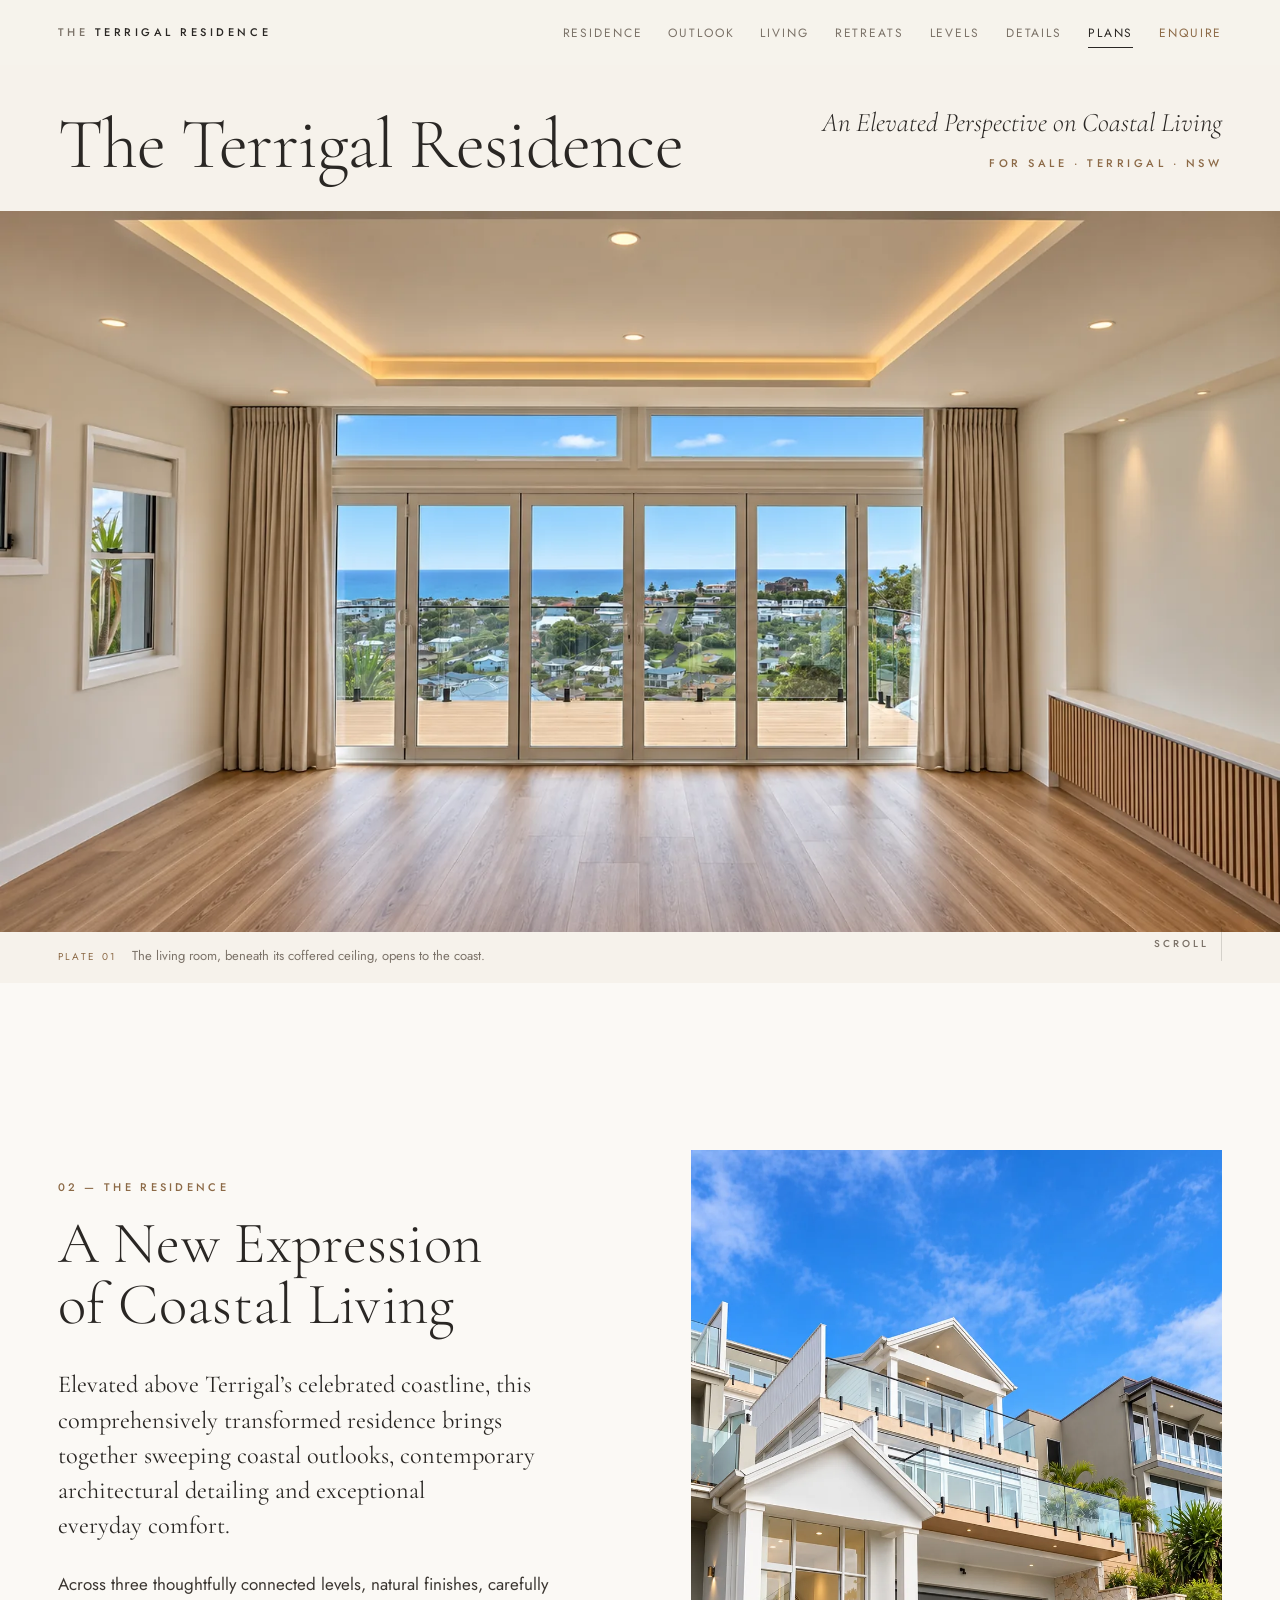
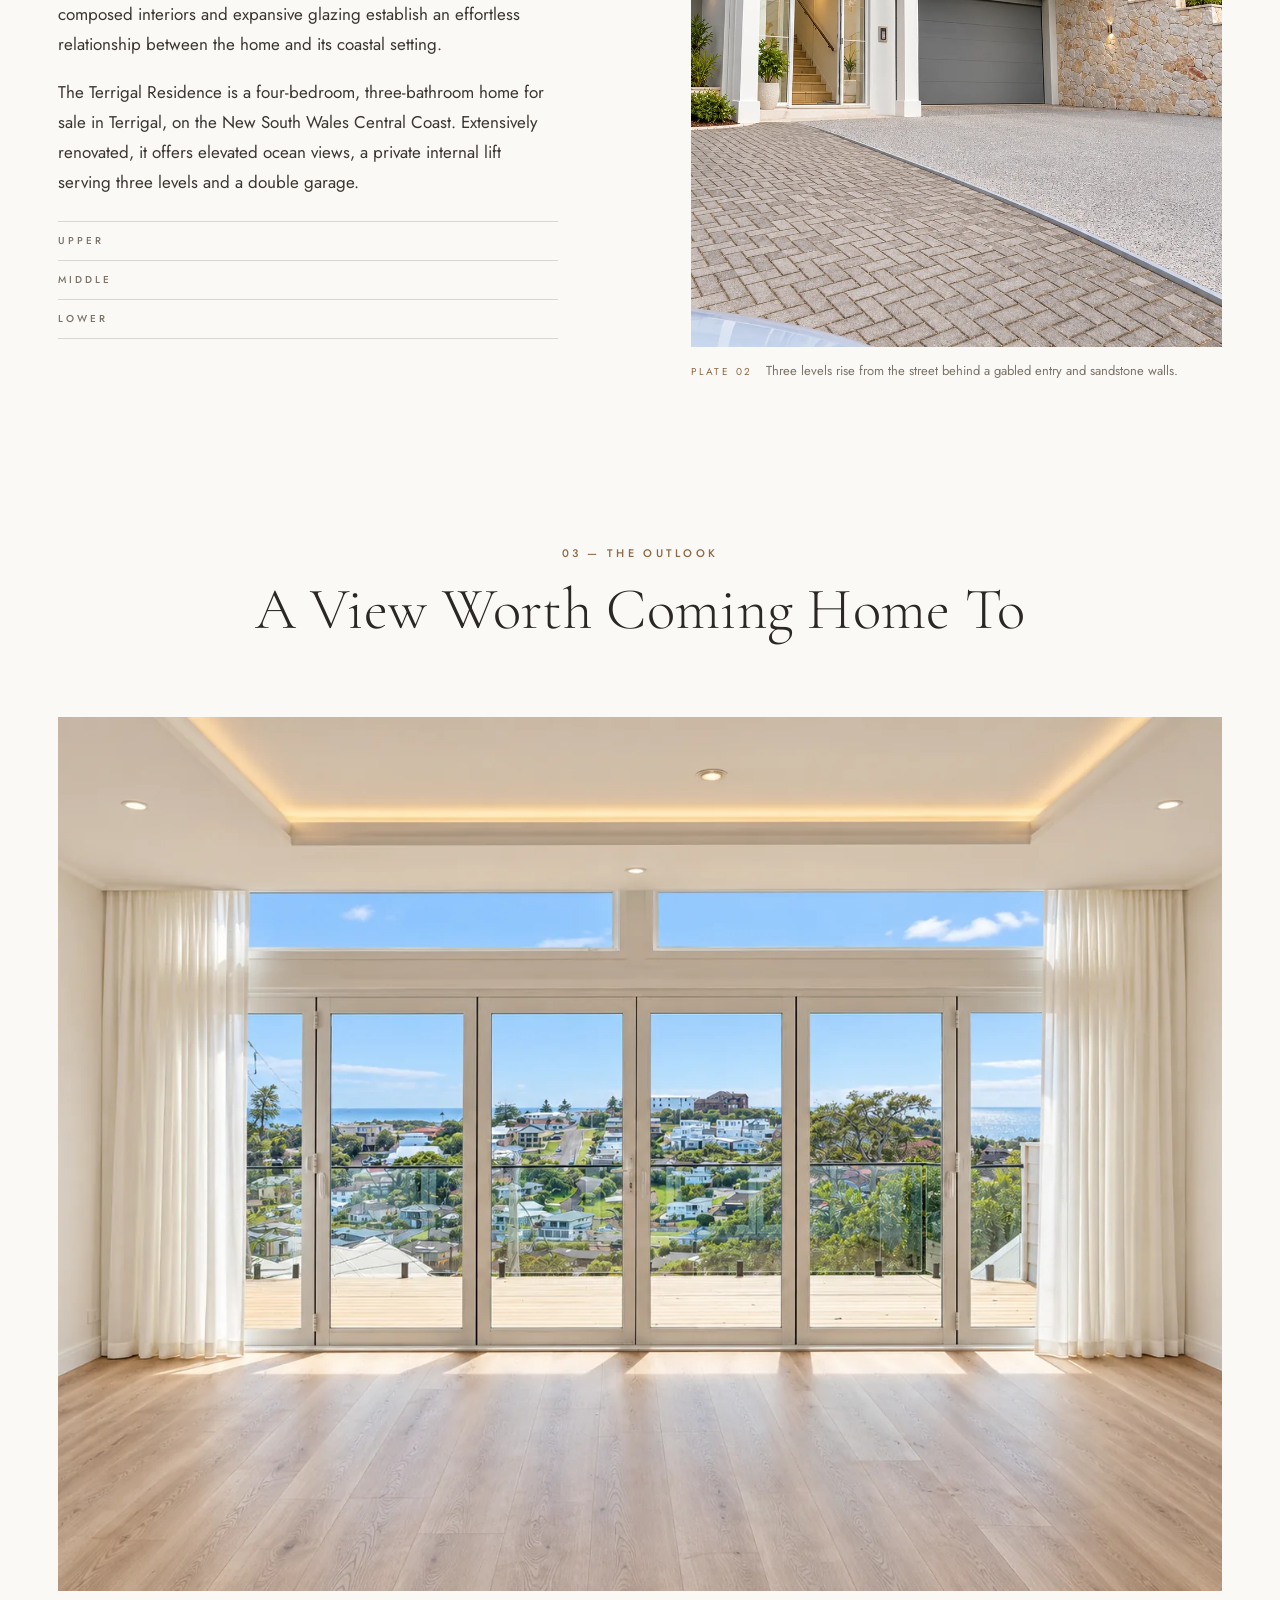
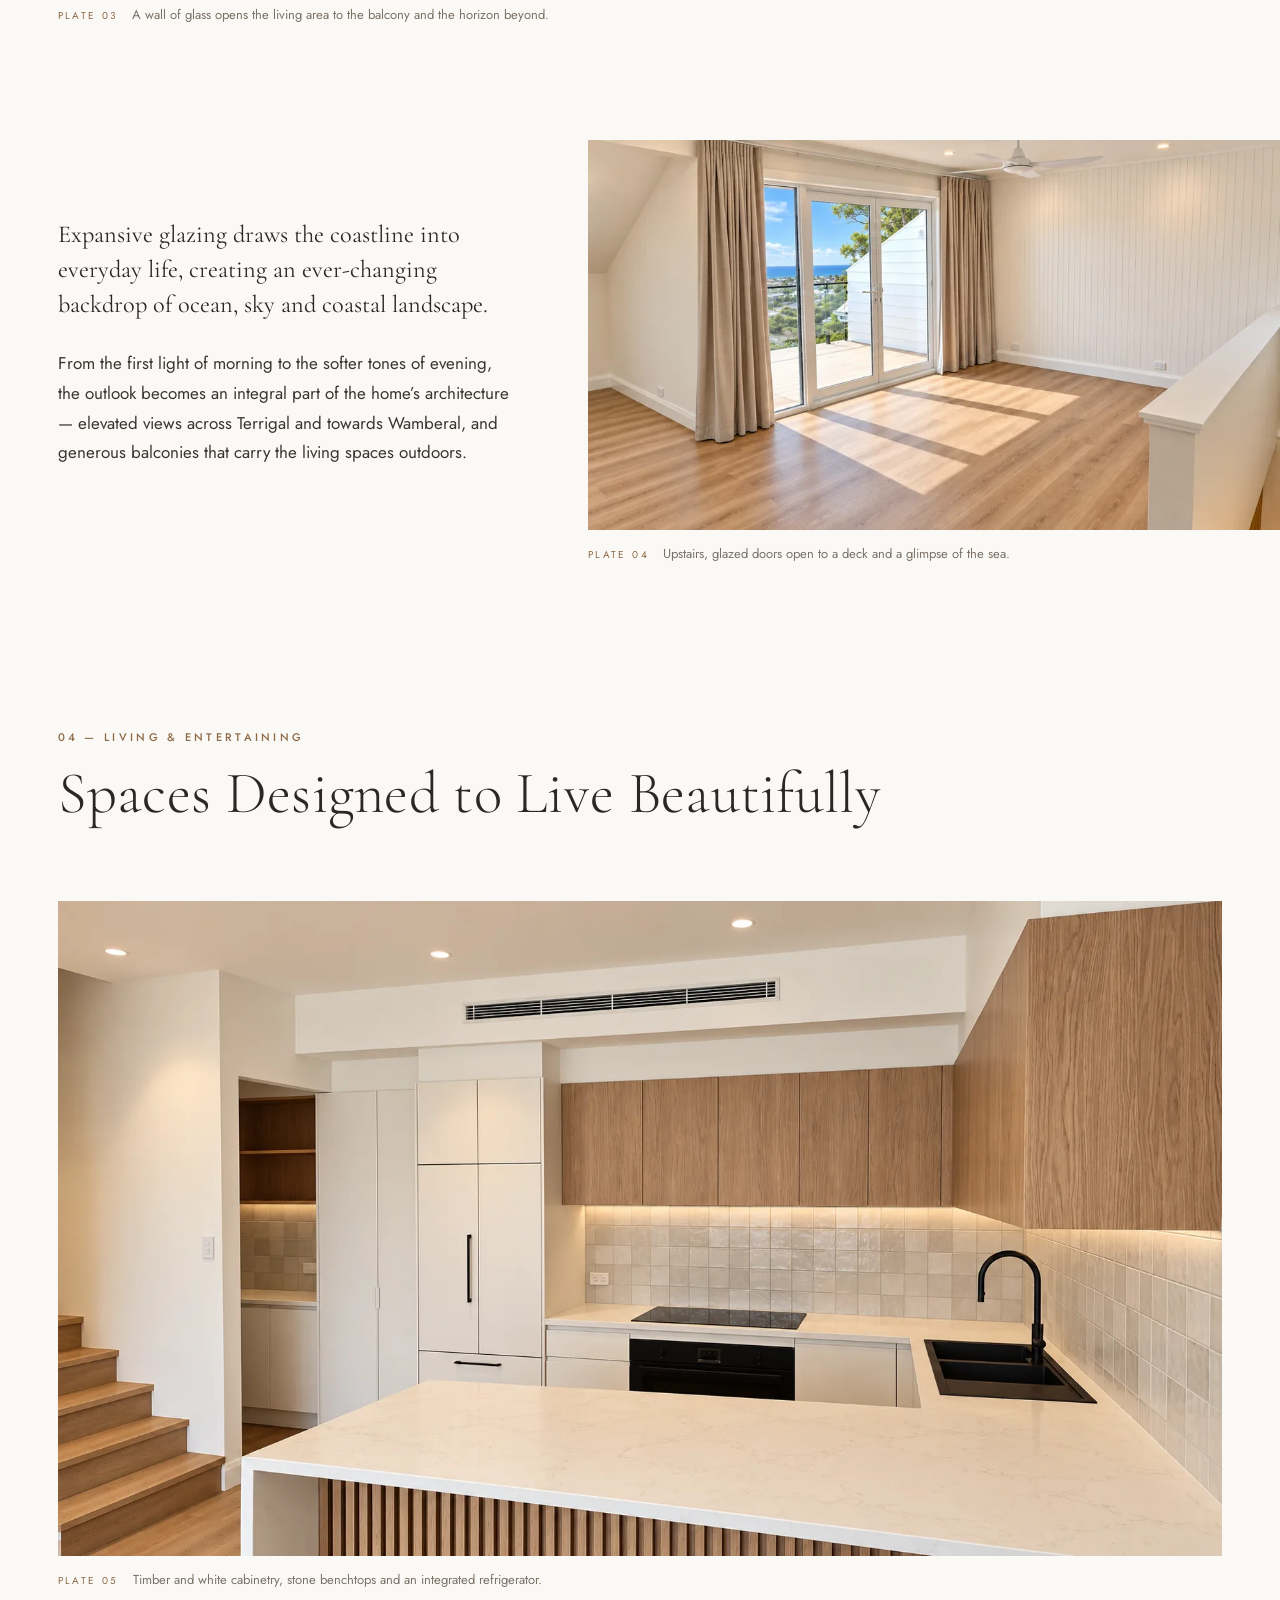
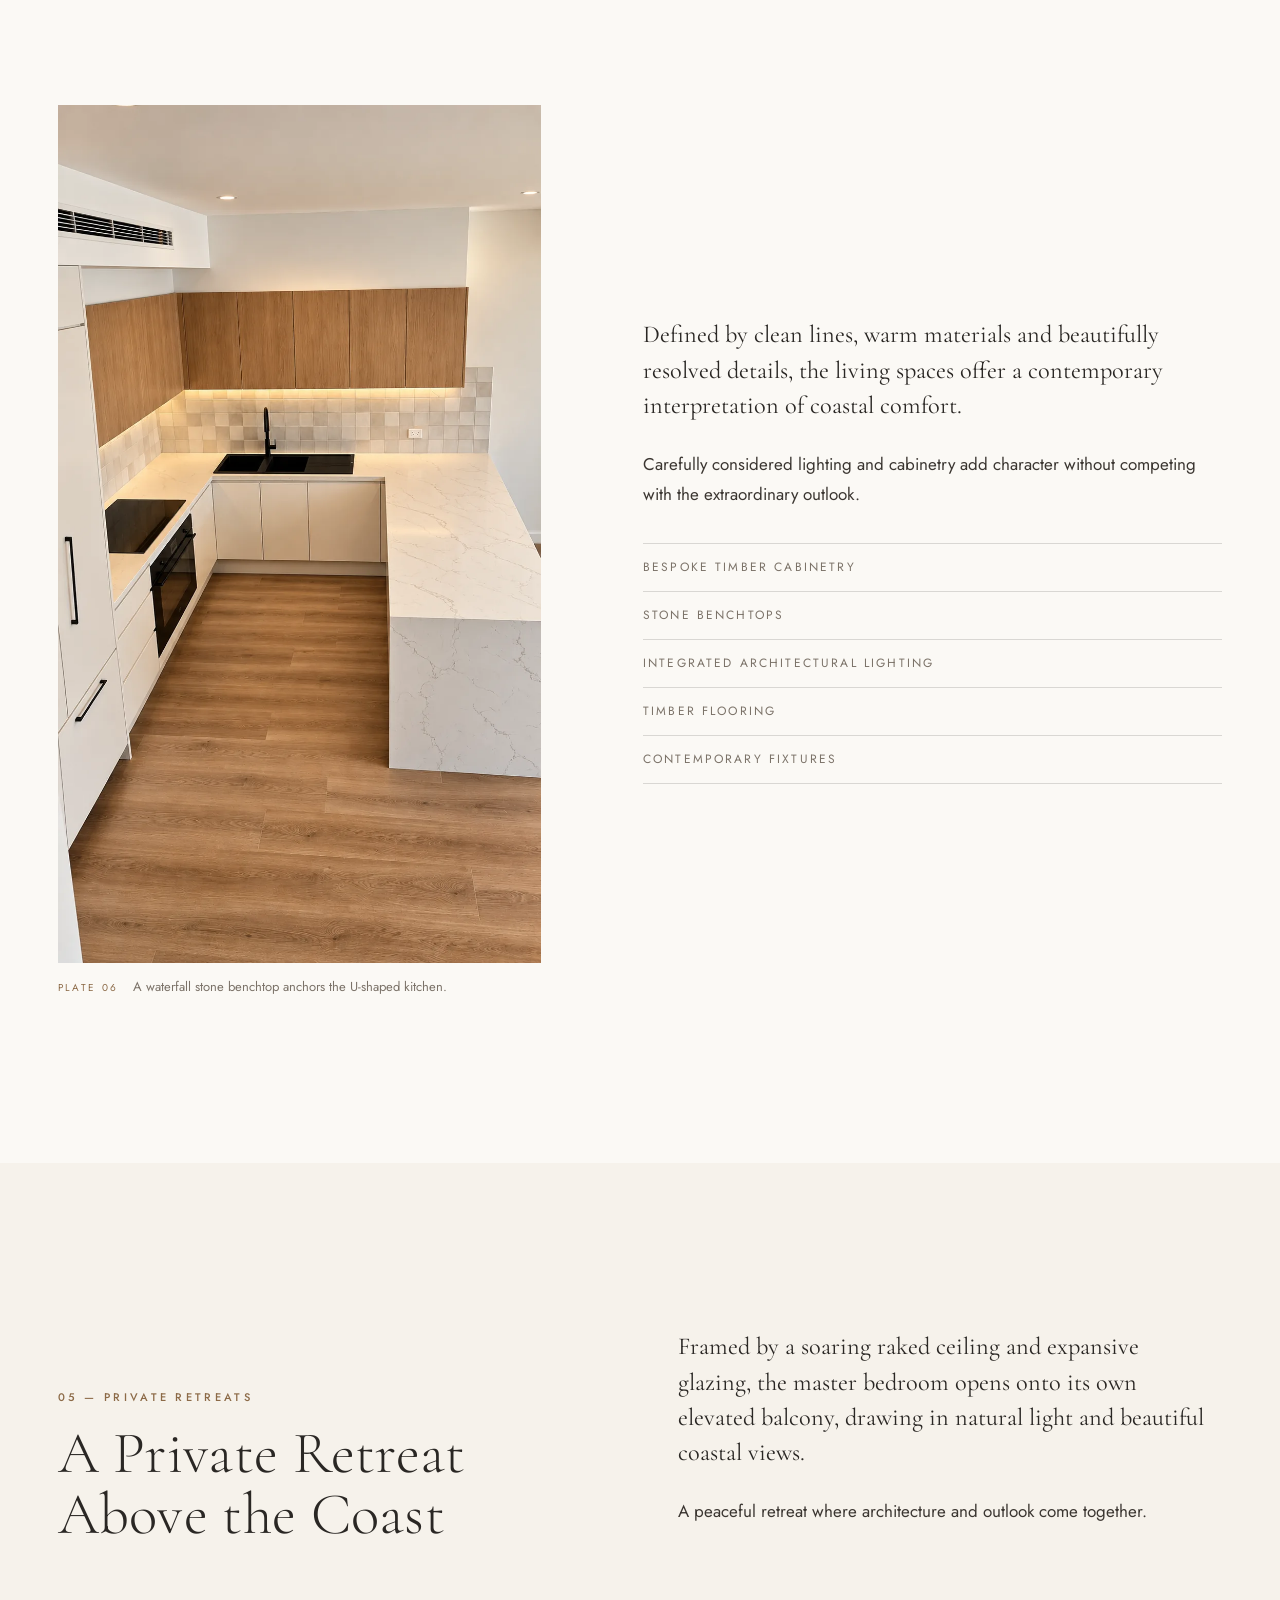
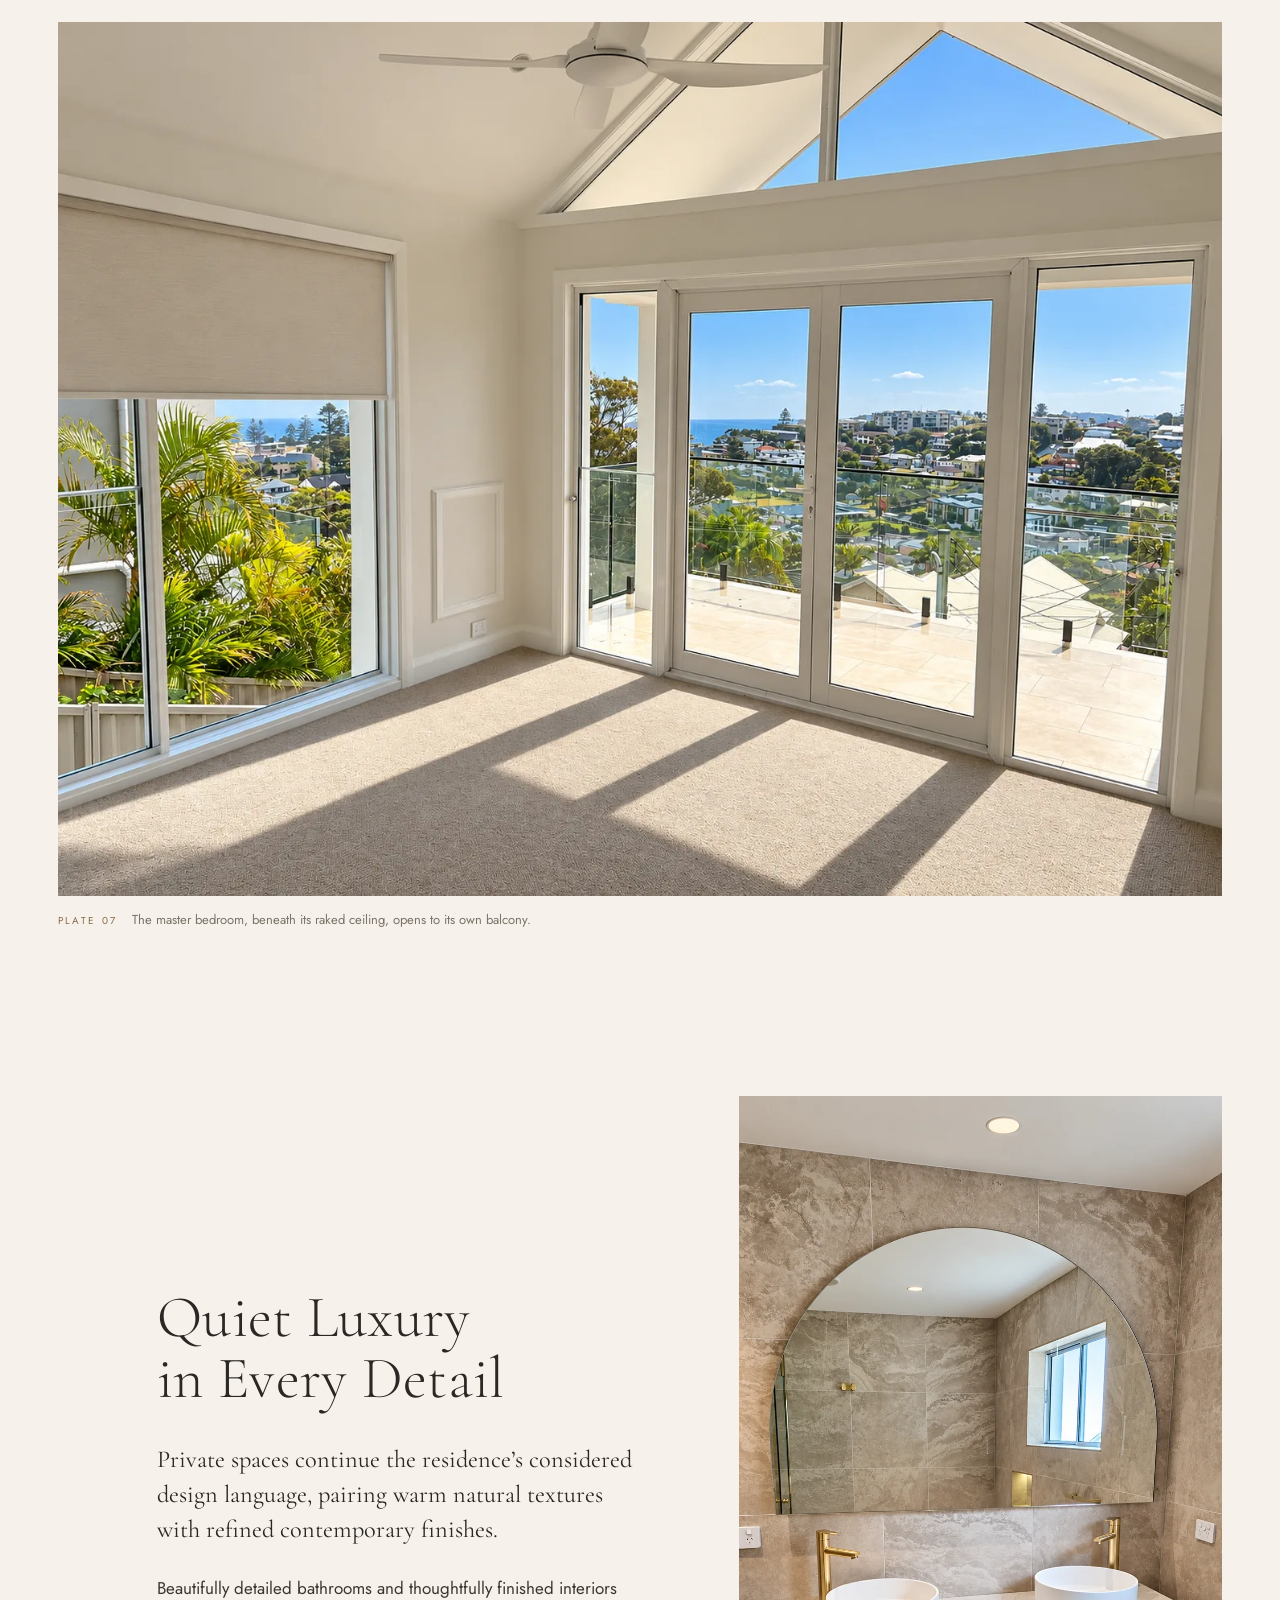
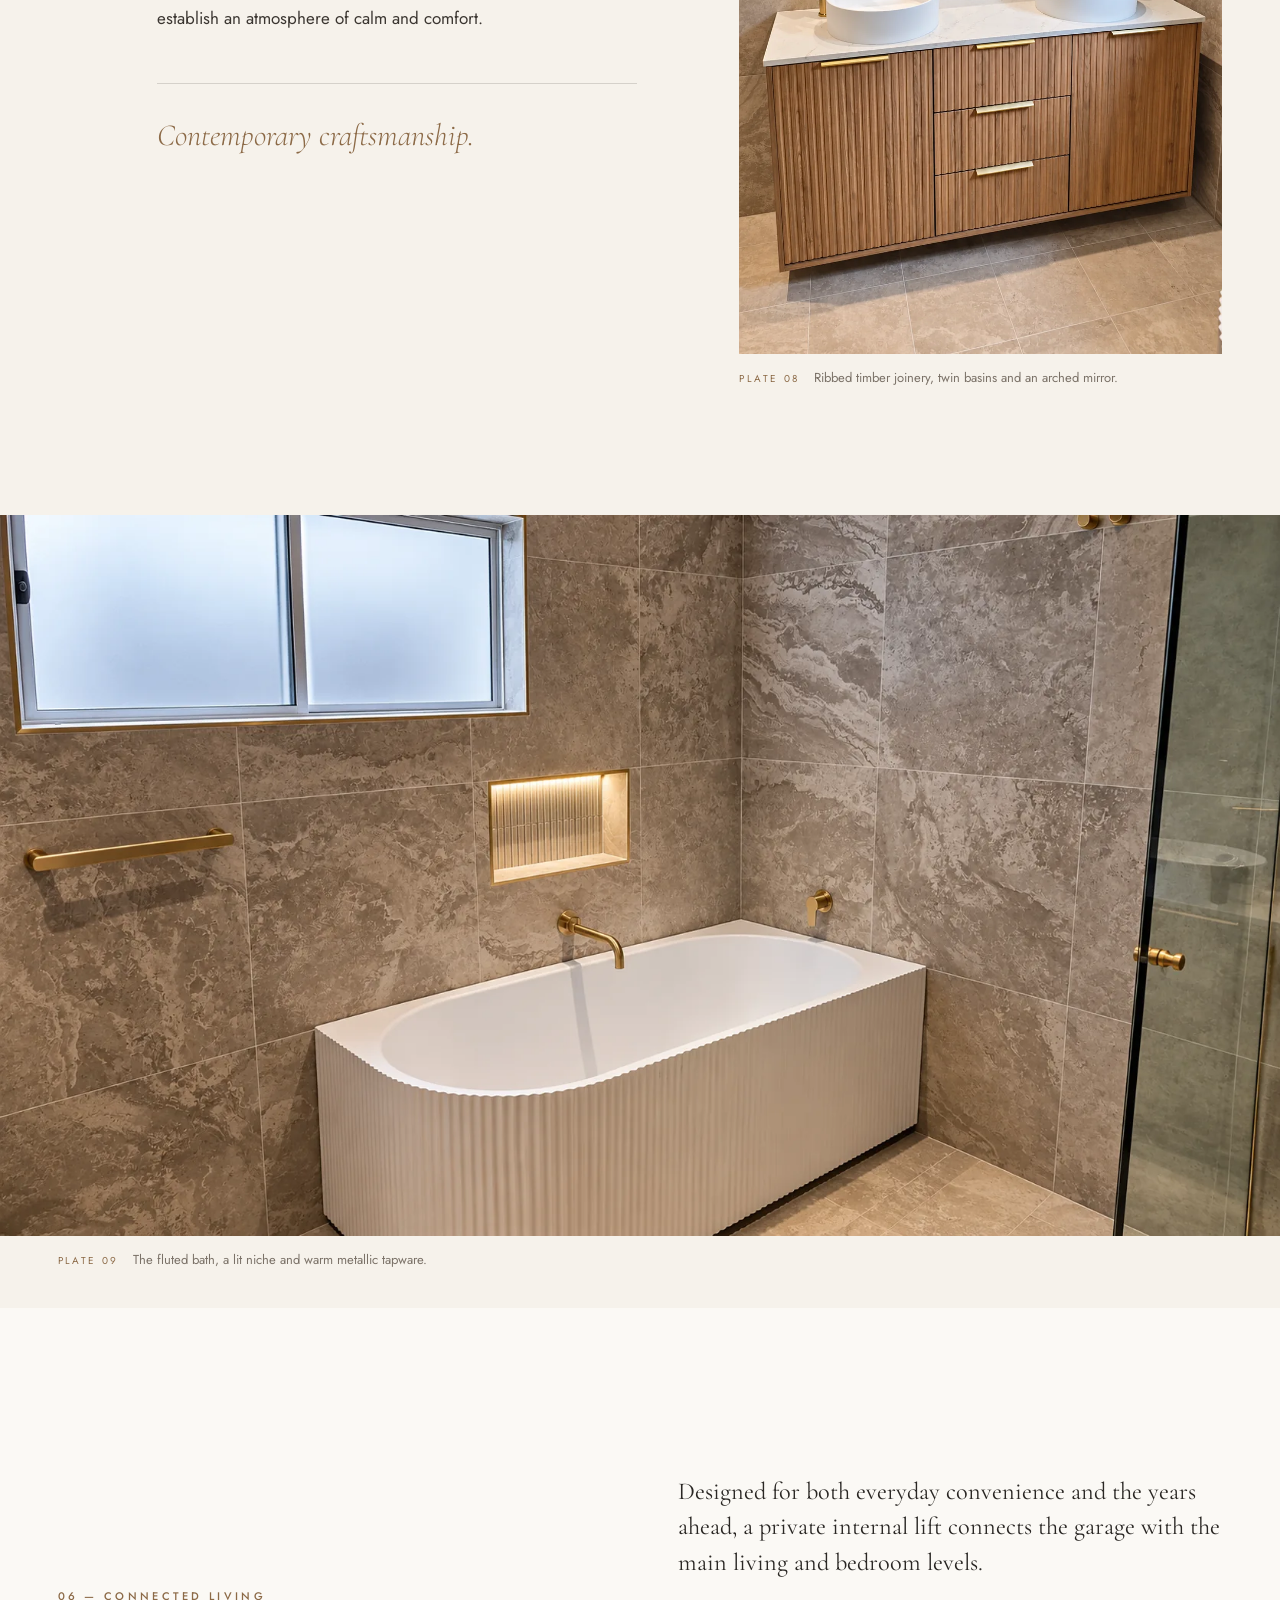
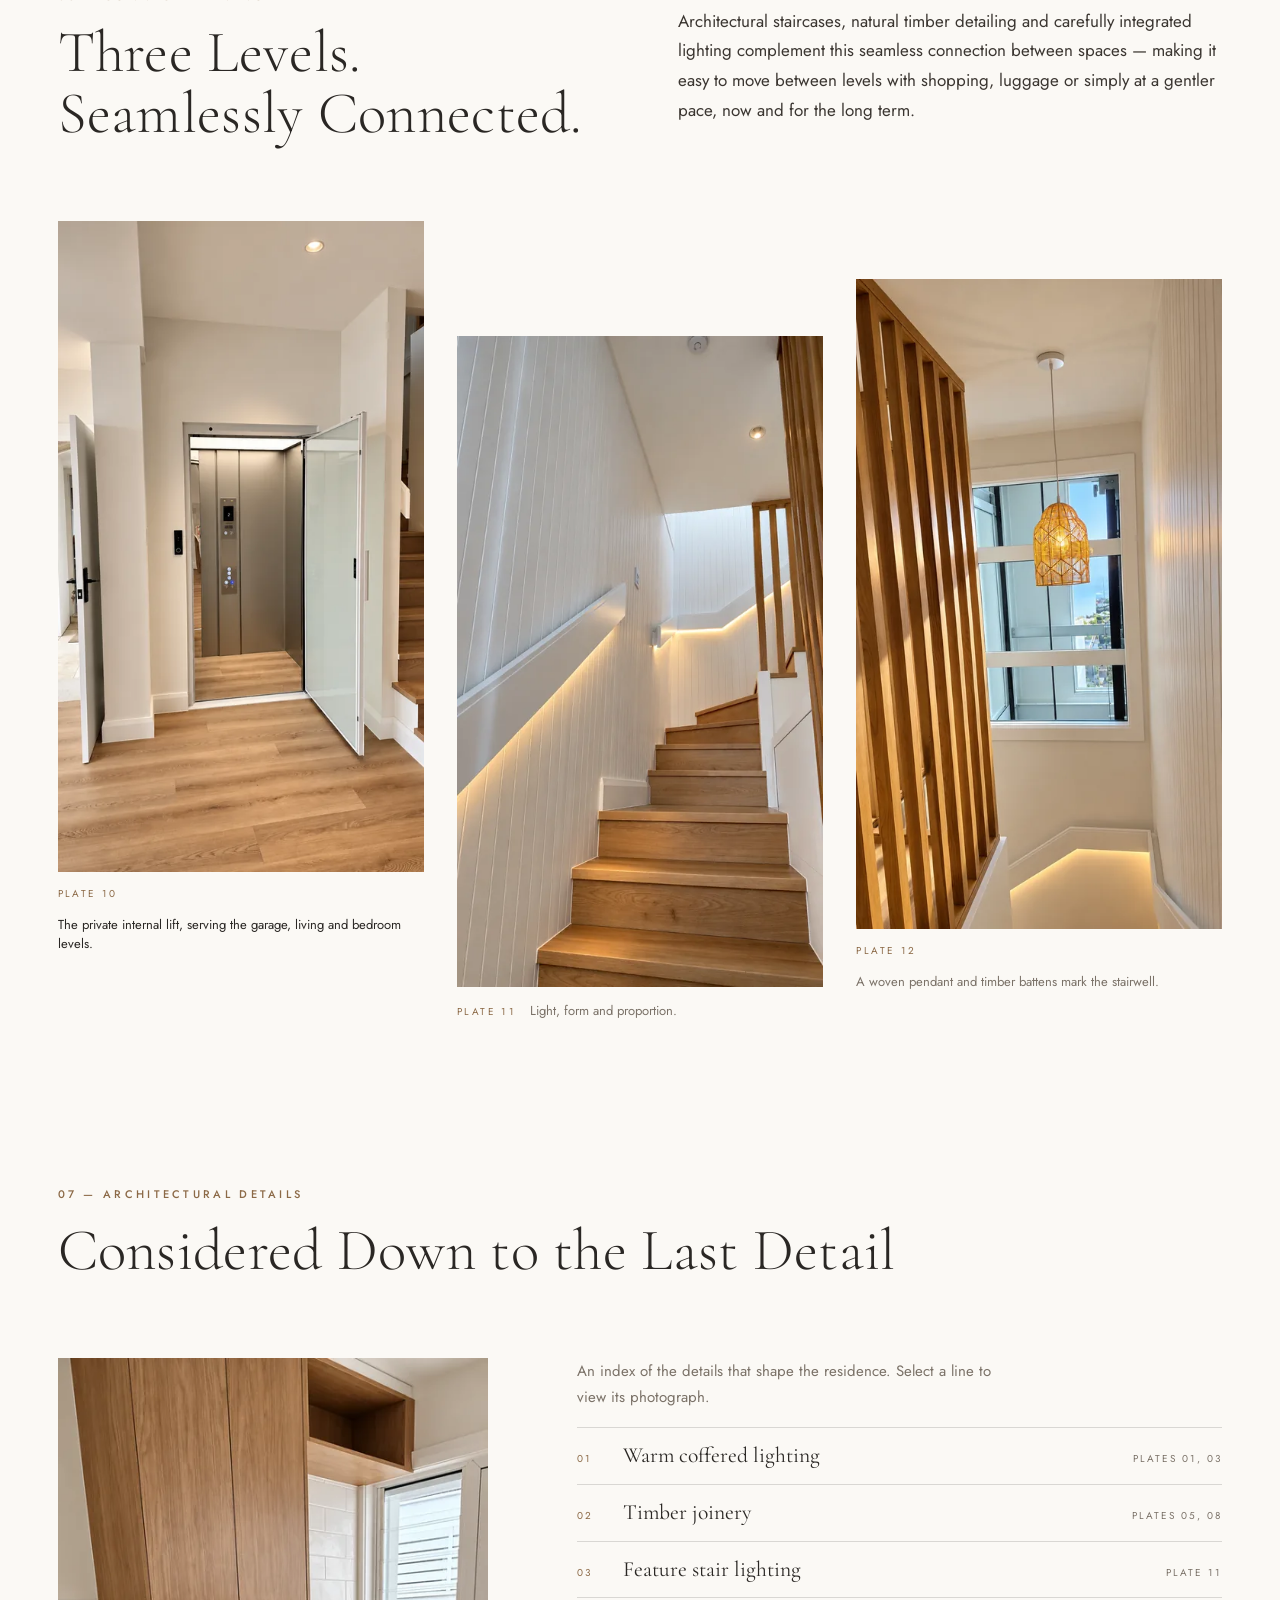
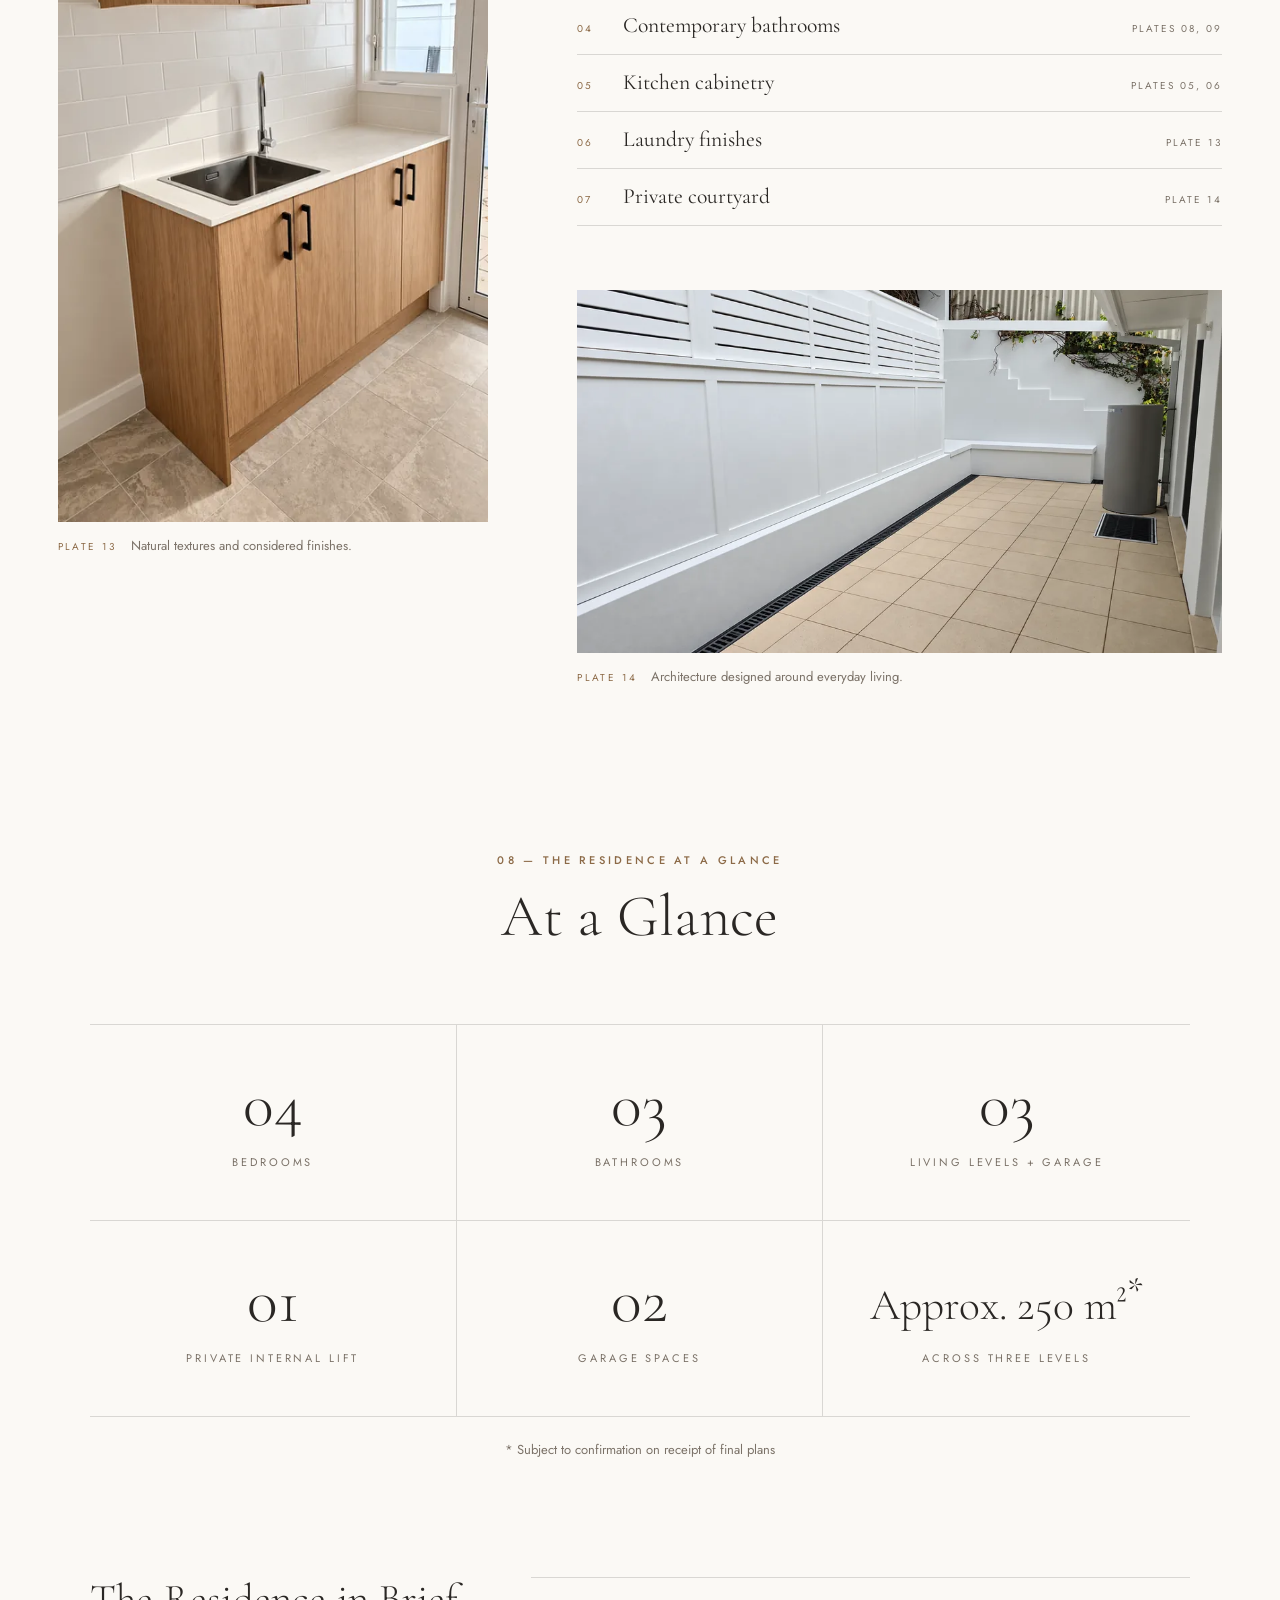
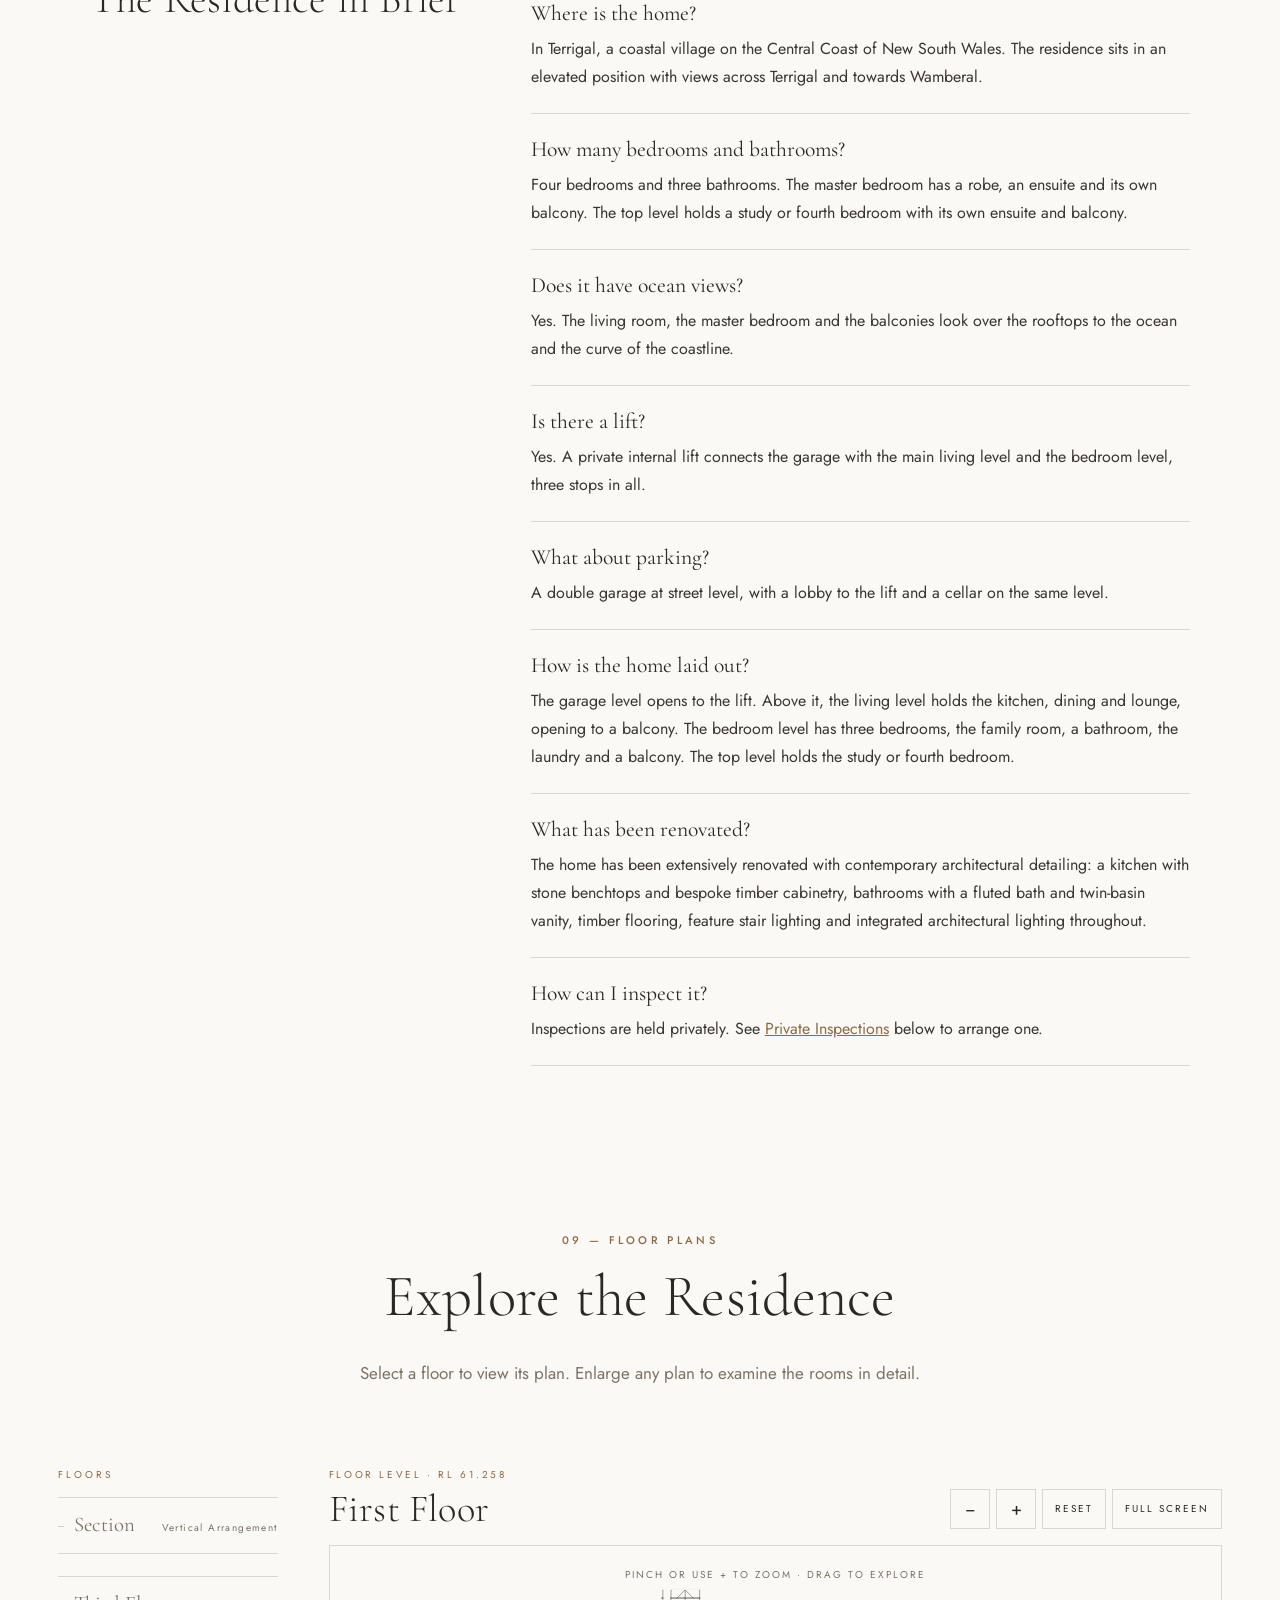
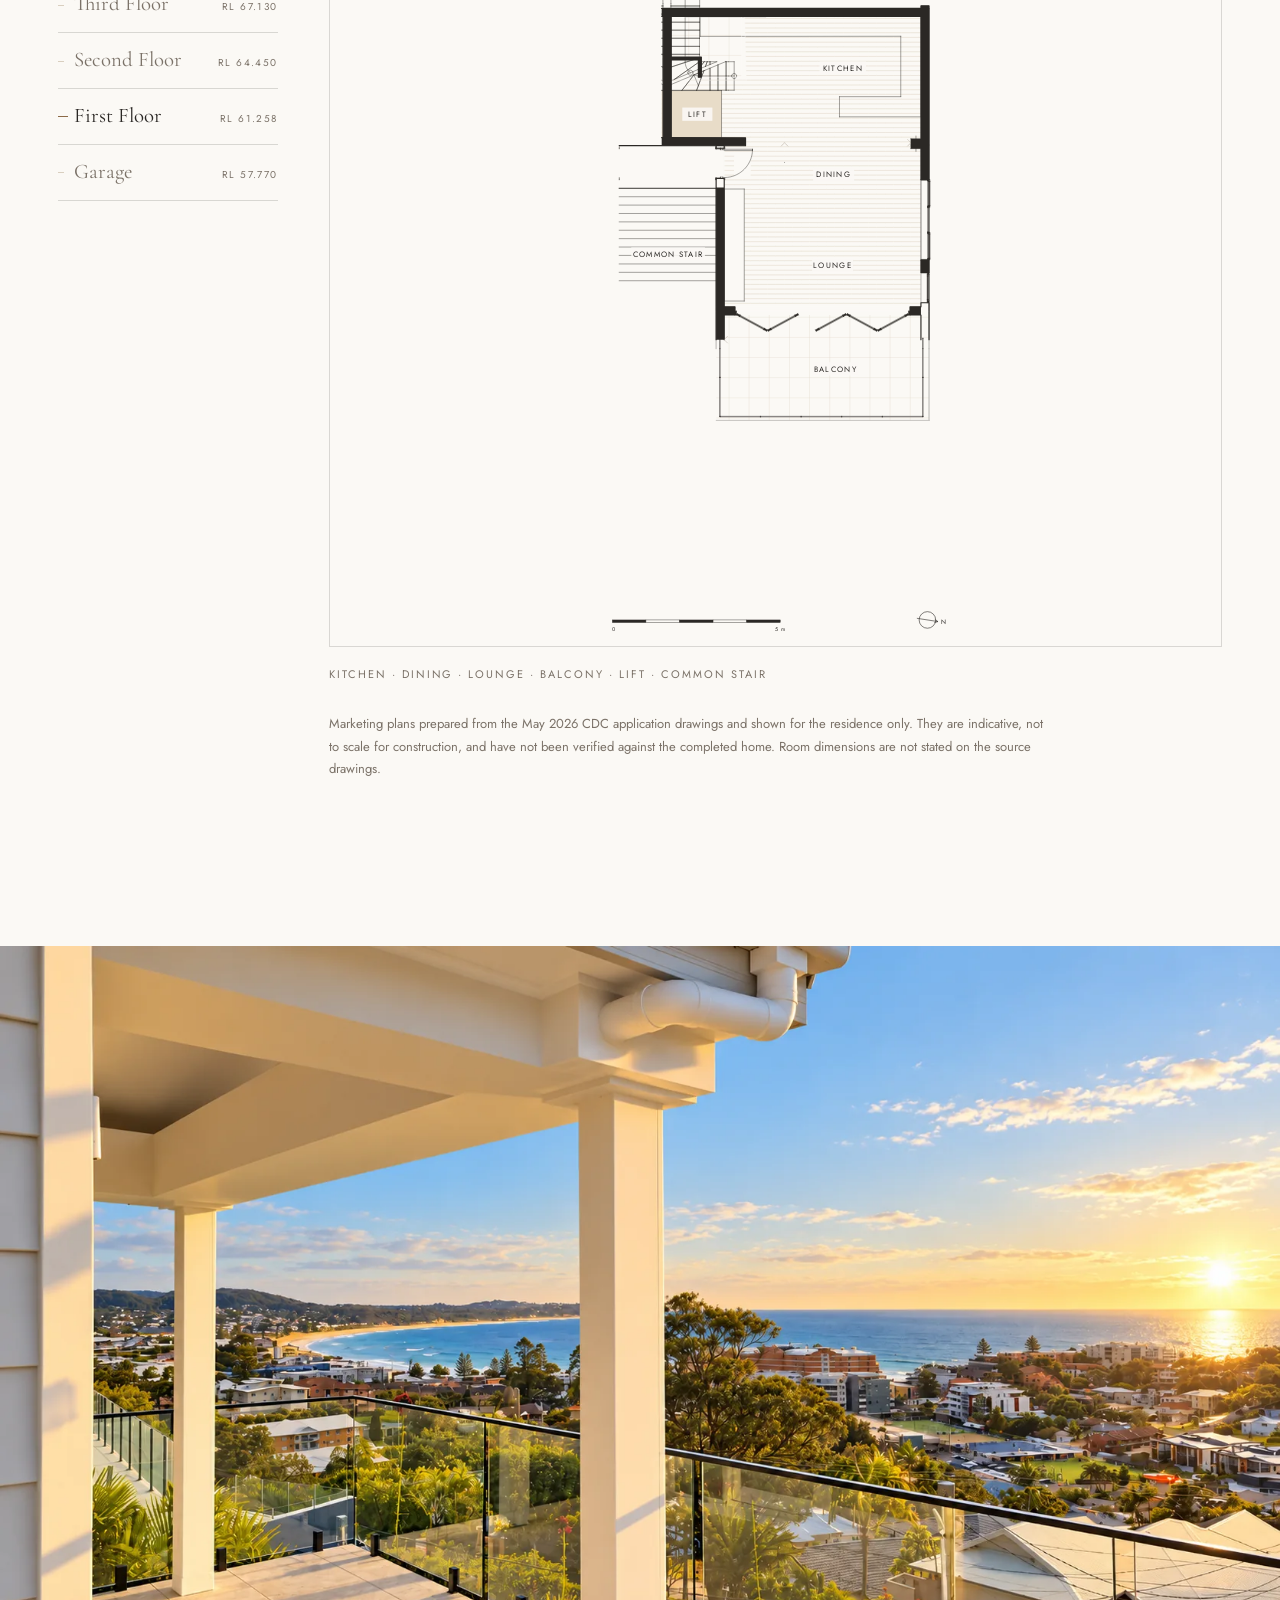
==== index.html @ 64543dcc "Google Ads: install tag AW-10939426204 in <head>; enquiry conversion nc4WCPfxxpgdEJzLqeAo Tag loads " ====
<!doctype html>
<html lang="en-AU">
<head>
  <meta charset="utf-8">
  <meta name="viewport" content="width=device-width, initial-scale=1">
  <title>Houses for Sale Terrigal | 4 Bedroom Ocean View Residence</title>
  <meta name="description" content="Explore The Terrigal Residence, an extensively renovated coastal home with 4 bedrooms, 3 bathrooms, panoramic ocean views, a private three-stop lift and double garage.">
  <link rel="canonical" href="https://terrigalhousesforsale.com.au/">
  <meta name="robots" content="index, follow, max-image-preview:large">
  <meta name="theme-color" content="#F6F2EB">

  <!-- Social sharing previews (absolute URLs are required by social networks) -->
  <meta property="og:type" content="website">
  <meta property="og:site_name" content="The Terrigal Residence">
  <meta property="og:title" content="The Terrigal Residence — 4 Bedroom Ocean View Home for Sale in Terrigal, NSW">
  <meta property="og:description" content="An extensively renovated three-level coastal home in Terrigal with 4 bedrooms, 3 bathrooms, panoramic ocean views, a private internal lift and a double garage.">
  <meta property="og:url" content="https://terrigalhousesforsale.com.au/">
  <meta property="og:image" content="https://terrigalhousesforsale.com.au/assets/img/og.jpg">
  <meta property="og:image:type" content="image/jpeg">
  <meta property="og:image:width" content="1200">
  <meta property="og:image:height" content="630">
  <meta property="og:image:alt" content="Ocean-view living room at The Terrigal Residence, with a coffered ceiling and full-width glazed doors">
  <meta property="og:locale" content="en_AU">
  <meta name="twitter:card" content="summary_large_image">
  <meta name="twitter:title" content="The Terrigal Residence — Home for Sale in Terrigal, NSW">
  <meta name="twitter:description" content="4 bedrooms, 3 bathrooms, panoramic ocean views, a private internal lift and a double garage on the Central Coast.">
  <meta name="twitter:image" content="https://terrigalhousesforsale.com.au/assets/img/og.jpg">
  <meta name="twitter:image:alt" content="Ocean-view living room at The Terrigal Residence, with a coffered ceiling and full-width glazed doors">

  <link rel="icon" href="favicon.ico" sizes="48x48">
  <link rel="icon" href="assets/img/favicon.svg" type="image/svg+xml">
  <link rel="apple-touch-icon" href="assets/img/apple-touch-icon.png">

  <!-- Start fetching the hero photograph (the largest thing on screen) straight away -->
  <link rel="preload" as="image" type="image/webp" fetchpriority="high"
        imagesrcset="assets/img/photos/terrigal-ocean-view-living-room-480.webp 480w, assets/img/photos/terrigal-ocean-view-living-room-960.webp 960w, assets/img/photos/terrigal-ocean-view-living-room-1672.webp 1672w"
        imagesizes="100vw">

  <link rel="preconnect" href="https://fonts.googleapis.com">
  <link rel="preconnect" href="https://fonts.gstatic.com" crossorigin>
  <link rel="stylesheet" href="https://fonts.googleapis.com/css2?family=Cormorant+Garamond:ital,wght@0,300;0,400;0,500;1,300;1,400&family=Jost:wght@300;400;500&display=swap">
  <link rel="stylesheet" href="assets/css/style.css">

  <script>document.documentElement.classList.add('js');</script>

  <!-- Structured data: describes the site, this page and the residence for search engines.
       Only verified facts. No price, agent, coordinates, floor area or availability until confirmed. -->
  <script type="application/ld+json">
  {
    "@context": "https://schema.org",
    "@graph": [
      {
        "@type": "WebSite",
        "@id": "https://terrigalhousesforsale.com.au/#website",
        "url": "https://terrigalhousesforsale.com.au/",
        "name": "The Terrigal Residence",
        "inLanguage": "en-AU"
      },
      {
        "@type": ["WebPage", "RealEstateListing"],
        "@id": "https://terrigalhousesforsale.com.au/#webpage",
        "url": "https://terrigalhousesforsale.com.au/",
        "name": "Houses for Sale Terrigal | 4 Bedroom Ocean View Residence",
        "description": "Explore The Terrigal Residence, an extensively renovated coastal home with 4 bedrooms, 3 bathrooms, panoramic ocean views, a private three-stop lift and double garage.",
        "inLanguage": "en-AU",
        "isPartOf": { "@id": "https://terrigalhousesforsale.com.au/#website" },
        "about": { "@id": "https://terrigalhousesforsale.com.au/#residence" },
        "mainEntity": { "@id": "https://terrigalhousesforsale.com.au/#residence" },
        "primaryImageOfPage": { "@id": "https://terrigalhousesforsale.com.au/#hero" }
      },
      {
        "@type": "House",
        "@id": "https://terrigalhousesforsale.com.au/#residence",
        "name": "The Terrigal Residence",
        "url": "https://terrigalhousesforsale.com.au/",
        "description": "An extensively renovated three-level coastal residence for sale in Terrigal on the NSW Central Coast, with elevated ocean views towards Wamberal, four bedrooms, three bathrooms, a private internal lift serving three levels and a double garage.",
        "numberOfBedrooms": 4,
        "numberOfBathroomsTotal": 3,
        "address": {
          "@type": "PostalAddress",
          "addressLocality": "Terrigal",
          "addressRegion": "NSW",
          "postalCode": "2260",
          "addressCountry": "AU"
        },
        "containedInPlace": { "@type": "Place", "name": "Central Coast, New South Wales" },
        "amenityFeature": [
          { "@type": "LocationFeatureSpecification", "name": "Private internal lift serving three levels (garage, living level and bedroom level)", "value": true },
          { "@type": "LocationFeatureSpecification", "name": "Double garage", "value": true },
          { "@type": "LocationFeatureSpecification", "name": "Ocean views", "value": true },
          { "@type": "LocationFeatureSpecification", "name": "Balconies", "value": true },
          { "@type": "LocationFeatureSpecification", "name": "Private courtyard", "value": true }
        ],
        "image": [
          {
            "@type": "ImageObject",
            "@id": "https://terrigalhousesforsale.com.au/#hero",
            "contentUrl": "https://terrigalhousesforsale.com.au/assets/img/photos/terrigal-ocean-view-living-room-1672.webp",
            "width": 1672, "height": 941,
            "caption": "Ocean-view living room at The Terrigal Residence"
          },
          "https://terrigalhousesforsale.com.au/assets/img/photos/terrigal-three-level-residence-exterior-1024.webp",
          "https://terrigalhousesforsale.com.au/assets/img/photos/terrigal-sunlit-living-room-ocean-view-1448.webp",
          "https://terrigalhousesforsale.com.au/assets/img/photos/terrigal-contemporary-kitchen-1672.webp",
          "https://terrigalhousesforsale.com.au/assets/img/photos/terrigal-master-bedroom-balcony-views-1448.webp",
          "https://terrigalhousesforsale.com.au/assets/img/photos/terrigal-residence-private-internal-lift-941.webp",
          "https://terrigalhousesforsale.com.au/assets/img/photos/terrigal-balcony-sunrise-ocean-view-1672.webp",
          "https://terrigalhousesforsale.com.au/assets/img/photos/terrigal-residence-double-garage-941.webp"
        ]
      }
    ]
  }
  </script>
  <!-- Settings, then the Google tag (Google Ads AW-10939426204). tracking.js installs the standard
       gtag.js snippet with consent defaults and the visitor opt-out, once per page. -->
  <script src="assets/js/site-config.js"></script>
  <script src="assets/js/tracking.js"></script>
</head>
<body>
  <a class="skip" href="#main">Skip to content</a>

  <!-- ============ HEADER ============ -->
  <header class="site-header" id="top">
    <div class="site-header__inner">
      <a class="wordmark" href="#top" aria-label="The Terrigal Residence — back to top">
        <span class="wordmark__the">The</span> Terrigal Residence
      </a>
      <nav class="nav" aria-label="Sections">
        <ul class="nav__list">
          <li><a href="#residence">Residence</a></li>
          <li><a href="#outlook">Outlook</a></li>
          <li><a href="#living">Living</a></li>
          <li><a href="#retreats">Retreats</a></li>
          <li><a href="#connected">Levels</a></li>
          <li><a href="#details">Details</a></li>
          <li><a href="#plans">Plans</a></li>
          <li><a class="nav__enquire" href="#inspections">Enquire</a></li>
        </ul>
      </nav>
      <button class="menu-toggle" type="button" aria-expanded="false" aria-controls="menu">Menu</button>
    </div>
  </header>

  <div class="menu" id="menu" hidden>
    <nav aria-label="Sections (menu)">
      <ol class="menu__list">
        <li><a href="#residence"><span>02</span>The Residence</a></li>
        <li><a href="#outlook"><span>03</span>The Outlook</a></li>
        <li><a href="#living"><span>04</span>Living &amp; Entertaining</a></li>
        <li><a href="#retreats"><span>05</span>Private Retreats</a></li>
        <li><a href="#connected"><span>06</span>Connected Living</a></li>
        <li><a href="#details"><span>07</span>Architectural Details</a></li>
        <li><a href="#glance"><span>08</span>At a Glance</a></li>
        <li><a href="#plans"><span>09</span>Floor Plans</a></li>
        <li><a href="#lifestyle"><span>10</span>The Terrigal Lifestyle</a></li>
        <li><a href="#inspections"><span>11</span>Private Inspections</a></li>
      </ol>
    </nav>
  </div>

  <main id="main">

    <!-- ============ 01 ARRIVAL ============ -->
    <section class="arrival" aria-labelledby="title">
      <div class="masthead">
        <h1 class="masthead__title" id="title">The Terrigal Residence</h1>
        <div class="masthead__aside">
          <p class="masthead__headline">An Elevated Perspective on Coastal&nbsp;Living</p>
          <p class="masthead__place">For Sale <span aria-hidden="true">·</span> Terrigal <span aria-hidden="true">·</span> NSW</p>
        </div>
      </div>

      <figure class="plate plate--hero">
        <button class="plate__btn" type="button" data-plate>
          <img src="assets/img/photos/terrigal-ocean-view-living-room-1672.webp"
               srcset="assets/img/photos/terrigal-ocean-view-living-room-480.webp 480w, assets/img/photos/terrigal-ocean-view-living-room-960.webp 960w, assets/img/photos/terrigal-ocean-view-living-room-1672.webp 1672w"
               sizes="100vw" width="1672" height="941" fetchpriority="high" decoding="async"
               alt="Ocean-view living room at The Terrigal Residence, with a recessed coffered ceiling washed in warm light, oak-toned timber floor, full-width glazed doors framed by linen curtains opening to a deck and the ocean, and ribbed timber cabinetry along the right wall">
        </button>
        <figcaption><span class="plate__no">Plate 01</span>The living room, beneath its coffered ceiling, opens to the coast.</figcaption>
      </figure>

      <a class="scroll-cue" href="#residence"><span>Scroll</span><i aria-hidden="true"></i></a>
    </section>

    <!-- ============ 02 THE RESIDENCE ============ -->
    <section class="section residence" id="residence" aria-labelledby="h-residence">
      <div class="residence__grid">
        <div class="residence__text reveal">
          <p class="eyebrow">02 — The Residence</p>
          <h2 id="h-residence">A New Expression of Coastal Living</h2>
          <p class="lede">Elevated above Terrigal’s celebrated coastline, this comprehensively transformed residence brings together sweeping coastal outlooks, contemporary architectural detailing and exceptional everyday comfort.</p>
          <p>Across three thoughtfully connected levels, natural finishes, carefully composed interiors and expansive glazing establish an effortless relationship between the home and its coastal setting.</p>
          <p>The Terrigal Residence is a four-bedroom, three-bathroom home for sale in Terrigal, on the New South Wales Central Coast. Extensively renovated, it offers elevated ocean views, a private internal lift serving three levels and a double garage.</p>
          <p class="residence__levels" aria-label="Three levels">
            <span>Upper</span><span>Middle</span><span>Lower</span>
          </p>
        </div>
        <figure class="plate plate--portrait residence__plate reveal">
          <button class="plate__btn" type="button" data-plate>
            <img src="assets/img/photos/terrigal-three-level-residence-exterior-960.webp"
                 srcset="assets/img/photos/terrigal-three-level-residence-exterior-480.webp 480w, assets/img/photos/terrigal-three-level-residence-exterior-960.webp 960w, assets/img/photos/terrigal-three-level-residence-exterior-1024.webp 1024w"
                 sizes="(min-width: 900px) 46vw, 100vw" width="1024" height="1536" loading="lazy" decoding="async"
                 alt="Street view of the three-level Terrigal residence: a gabled entry portico with full-height glazing, a grey garage door, sandstone retaining walls, and three levels of balconies with frameless glass balustrades above">
          </button>
          <figcaption><span class="plate__no">Plate 02</span>Three levels rise from the street behind a gabled entry and sandstone walls.</figcaption>
        </figure>
      </div>
    </section>

    <!-- ============ 03 THE OUTLOOK ============ -->
    <section class="section outlook" id="outlook" aria-labelledby="h-outlook">
      <header class="section-head section-head--center reveal">
        <p class="eyebrow">03 — The Outlook</p>
        <h2 id="h-outlook">A View Worth Coming Home To</h2>
      </header>

      <figure class="plate plate--wide reveal">
        <button class="plate__btn" type="button" data-plate>
          <img src="assets/img/photos/terrigal-sunlit-living-room-ocean-view-1448.webp"
               srcset="assets/img/photos/terrigal-sunlit-living-room-ocean-view-480.webp 480w, assets/img/photos/terrigal-sunlit-living-room-ocean-view-960.webp 960w, assets/img/photos/terrigal-sunlit-living-room-ocean-view-1448.webp 1448w"
               sizes="(min-width: 1400px) 1300px, 100vw" width="1448" height="1086" loading="lazy" decoding="async"
               alt="Sunlit Terrigal living room with a wall of glazed doors and highlight windows beneath a softly lit ceiling, sheer white curtains, and a timber deck with glass balustrade overlooking rooftops to the ocean">
        </button>
        <figcaption><span class="plate__no">Plate 03</span>A wall of glass opens the living area to the balcony and the horizon beyond.</figcaption>
      </figure>

      <div class="outlook__pair">
        <div class="outlook__text reveal">
          <p class="lede">Expansive glazing draws the coastline into everyday life, creating an ever-changing backdrop of ocean, sky and coastal landscape.</p>
          <p>From the first light of morning to the softer tones of evening, the outlook becomes an integral part of the home’s architecture — elevated views across Terrigal and towards Wamberal, and generous balconies that carry the living spaces outdoors.</p>
        </div>
        <figure class="plate plate--offset reveal">
          <button class="plate__btn" type="button" data-plate>
            <img src="assets/img/photos/terrigal-upper-level-room-ocean-view-960.webp"
                 srcset="assets/img/photos/terrigal-upper-level-room-ocean-view-480.webp 480w, assets/img/photos/terrigal-upper-level-room-ocean-view-960.webp 960w, assets/img/photos/terrigal-upper-level-room-ocean-view-1671.webp 1671w"
                 sizes="(min-width: 900px) 58vw, 100vw" width="1671" height="941" loading="lazy" decoding="async"
                 alt="Upper-level room in the Terrigal residence with a raked ceiling, ceiling fan, vertically panelled wall and timber floor, where sunlight falls through glazed doors that open to a deck and an ocean view">
          </button>
          <figcaption><span class="plate__no">Plate 04</span>Upstairs, glazed doors open to a deck and a glimpse of the sea.</figcaption>
        </figure>
      </div>
    </section>

    <!-- ============ 04 LIVING & ENTERTAINING ============ -->
    <section class="section living" id="living" aria-labelledby="h-living">
      <header class="section-head reveal">
        <p class="eyebrow">04 — Living &amp; Entertaining</p>
        <h2 id="h-living">Spaces Designed to Live Beautifully</h2>
      </header>

      <figure class="plate plate--wide reveal">
        <button class="plate__btn" type="button" data-plate>
          <img src="assets/img/photos/terrigal-contemporary-kitchen-1672.webp"
               srcset="assets/img/photos/terrigal-contemporary-kitchen-480.webp 480w, assets/img/photos/terrigal-contemporary-kitchen-960.webp 960w, assets/img/photos/terrigal-contemporary-kitchen-1672.webp 1672w"
               sizes="(min-width: 1400px) 1300px, 100vw" width="1672" height="941" loading="lazy" decoding="async"
               alt="Contemporary kitchen in the Terrigal residence, with timber-finish overhead cabinetry above a softly lit tiled splashback, white tall cabinetry with an integrated refrigerator, black cooktop, oven and sink, and a stone-topped peninsula with a slatted timber base">
        </button>
        <figcaption><span class="plate__no">Plate 05</span>Timber and white cabinetry, stone benchtops and an integrated refrigerator.</figcaption>
      </figure>

      <div class="living__pair">
        <figure class="plate plate--portrait living__plate reveal">
          <button class="plate__btn" type="button" data-plate>
            <img src="assets/img/photos/terrigal-kitchen-waterfall-stone-benchtop-941.webp"
                 srcset="assets/img/photos/terrigal-kitchen-waterfall-stone-benchtop-480.webp 480w, assets/img/photos/terrigal-kitchen-waterfall-stone-benchtop-941.webp 941w"
                 sizes="(min-width: 900px) 38vw, 100vw" width="941" height="1672" loading="lazy" decoding="async"
                 alt="U-shaped kitchen seen from above, with a veined stone benchtop that falls to the floor in a waterfall edge, handleless white base cabinets, a black sink and tapware, and timber overhead cabinetry with under-cabinet lighting">
          </button>
          <figcaption><span class="plate__no">Plate 06</span>A waterfall stone benchtop anchors the U-shaped kitchen.</figcaption>
        </figure>
        <div class="living__text reveal">
          <p class="lede">Defined by clean lines, warm materials and beautifully resolved details, the living spaces offer a contemporary interpretation of coastal comfort.</p>
          <p>Carefully considered lighting and cabinetry add character without competing with the extraordinary outlook.</p>
          <ul class="materials" aria-label="Materials and finishes">
            <li>Bespoke timber cabinetry</li>
            <li>Stone benchtops</li>
            <li>Integrated architectural lighting</li>
            <li>Timber flooring</li>
            <li>Contemporary fixtures</li>
          </ul>
        </div>
      </div>
    </section>

    <!-- ============ 05 PRIVATE RETREATS ============ -->
    <section class="section retreats" id="retreats" aria-labelledby="h-retreats">
      <!-- Master bedroom feature -->
      <header class="section-head section-head--split reveal">
        <div>
          <p class="eyebrow">05 — Private Retreats</p>
          <h2 id="h-retreats">A Private Retreat Above the Coast</h2>
        </div>
        <div>
          <p class="lede">Framed by a soaring raked ceiling and expansive glazing, the master bedroom opens onto its own elevated balcony, drawing in natural light and beautiful coastal views.</p>
          <p>A peaceful retreat where architecture and outlook come together.</p>
        </div>
      </header>

      <figure class="plate plate--wide retreats__bedroom reveal">
        <button class="plate__btn" type="button" data-plate>
          <img src="assets/img/photos/terrigal-master-bedroom-balcony-views-1448.webp"
               srcset="assets/img/photos/terrigal-master-bedroom-balcony-views-480.webp 480w, assets/img/photos/terrigal-master-bedroom-balcony-views-960.webp 960w, assets/img/photos/terrigal-master-bedroom-balcony-views-1448.webp 1448w"
               sizes="(min-width: 1400px) 1300px, 100vw" width="1448" height="1086" loading="lazy" decoding="async"
               alt="Terrigal master bedroom with balcony and ocean views: a raked ceiling, triangular highlight windows and a ceiling fan, sunlit carpet, a large window with a roller blind framing palms, and glazed doors opening to a tiled balcony with a glass balustrade and views over rooftops to the ocean">
        </button>
        <figcaption><span class="plate__no">Plate 07</span>The master bedroom, beneath its raked ceiling, opens to its own balcony.</figcaption>
      </figure>

      <div class="retreats__grid">
        <div class="retreats__text reveal">
          <h3 class="retreats__title">Quiet Luxury in Every Detail</h3>
          <p class="lede">Private spaces continue the residence’s considered design language, pairing warm natural textures with refined contemporary finishes.</p>
          <p>Beautifully detailed bathrooms and thoughtfully finished interiors establish an atmosphere of calm and comfort.</p>
          <p class="pull">Contemporary craftsmanship.</p>
        </div>
        <figure class="plate plate--portrait retreats__plate reveal">
          <button class="plate__btn" type="button" data-plate>
            <img src="assets/img/photos/terrigal-bathroom-ribbed-timber-vanity-941.webp"
                 srcset="assets/img/photos/terrigal-bathroom-ribbed-timber-vanity-480.webp 480w, assets/img/photos/terrigal-bathroom-ribbed-timber-vanity-941.webp 941w"
                 sizes="(min-width: 900px) 44vw, 100vw" width="941" height="1672" loading="lazy" decoding="async"
                 alt="Bathroom vanity with ribbed timber doors and drawers, brass-toned handles, a white stone top carrying twin round basins with tall brass-toned mixers, and a large arched mirror set against stone-look wall tiles">
          </button>
          <figcaption><span class="plate__no">Plate 08</span>Ribbed timber joinery, twin basins and an arched mirror.</figcaption>
        </figure>
      </div>

      <figure class="plate plate--bleed reveal">
        <button class="plate__btn" type="button" data-plate>
          <img src="assets/img/photos/terrigal-bathroom-fluted-bath-1672.webp"
               srcset="assets/img/photos/terrigal-bathroom-fluted-bath-480.webp 480w, assets/img/photos/terrigal-bathroom-fluted-bath-960.webp 960w, assets/img/photos/terrigal-bathroom-fluted-bath-1672.webp 1672w"
               sizes="100vw" width="1672" height="941" loading="lazy" decoding="async"
               alt="Fluted white bathtub with a wall-mounted brass-toned spout, a lit recessed niche with fine vertical tiles, a brass-toned towel rail and large stone-look tiles in warm taupe">
        </button>
        <figcaption><span class="plate__no">Plate 09</span>The fluted bath, a lit niche and warm metallic tapware.</figcaption>
      </figure>
    </section>

    <!-- ============ 06 CONNECTED LIVING ============ -->
    <section class="section connected" id="connected" aria-labelledby="h-connected">
      <header class="section-head section-head--split reveal">
        <div>
          <p class="eyebrow">06 — Connected Living</p>
          <h2 id="h-connected">Three Levels. Seamlessly Connected.</h2>
        </div>
        <div>
          <p class="lede">Designed for both everyday convenience and the years ahead, a private internal lift connects the garage with the main living and bedroom levels.</p>
          <p>Architectural staircases, natural timber detailing and carefully integrated lighting complement this seamless connection between spaces — making it easy to move between levels with shopping, luggage or simply at a gentler pace, now and for the long term.</p>
        </div>
      </header>

      <div class="triptych">
        <figure class="plate plate--portrait triptych__a reveal">
          <button class="plate__btn" type="button" data-plate>
            <img src="assets/img/photos/terrigal-residence-private-internal-lift-941.webp"
                 srcset="assets/img/photos/terrigal-residence-private-internal-lift-480.webp 480w, assets/img/photos/terrigal-residence-private-internal-lift-941.webp 941w"
                 sizes="(min-width: 900px) 30vw, 100vw" width="941" height="1672" loading="lazy" decoding="async"
                 alt="The private internal lift serving three levels of the Terrigal residence, its glass-panelled door open, showing a bronze-toned cabin with a control panel and timber-look floor, beside the staircase">
          </button>
          <figcaption><span class="plate__no">Plate 10</span>The private internal lift, serving the garage, living and bedroom levels.</figcaption>
        </figure>
        <figure class="plate plate--portrait triptych__b reveal">
          <button class="plate__btn" type="button" data-plate>
            <img src="assets/img/photos/terrigal-residence-timber-staircase-941.webp"
                 srcset="assets/img/photos/terrigal-residence-timber-staircase-480.webp 480w, assets/img/photos/terrigal-residence-timber-staircase-941.webp 941w"
                 sizes="(min-width: 900px) 30vw, 100vw" width="941" height="1672" loading="lazy" decoding="async"
                 alt="Timber staircase rising between vertically panelled white walls, with a warm strip of light concealed beneath the handrail and timber battens along the open side">
          </button>
          <figcaption><span class="plate__no">Plate 11</span>Light, form and proportion.</figcaption>
        </figure>
        <figure class="plate plate--portrait triptych__c reveal">
          <button class="plate__btn" type="button" data-plate>
            <img src="assets/img/photos/terrigal-residence-stairwell-pendant-941.webp"
                 srcset="assets/img/photos/terrigal-residence-stairwell-pendant-480.webp 480w, assets/img/photos/terrigal-residence-stairwell-pendant-941.webp 941w"
                 sizes="(min-width: 900px) 30vw, 100vw" width="941" height="1672" loading="lazy" decoding="async"
                 alt="Stairwell with a woven pendant light hanging before a tall window, a screen of vertical timber battens and lit handrail detailing on the flight below">
          </button>
          <figcaption><span class="plate__no">Plate 12</span>A woven pendant and timber battens mark the stairwell.</figcaption>
        </figure>
      </div>
    </section>

    <!-- ============ 07 ARCHITECTURAL DETAILS ============ -->
    <section class="section details" id="details" aria-labelledby="h-details">
      <header class="section-head reveal">
        <p class="eyebrow">07 — Architectural Details</p>
        <h2 id="h-details">Considered Down to the Last Detail</h2>
      </header>

      <div class="details__grid">
        <figure class="plate plate--portrait details__laundry reveal">
          <button class="plate__btn" type="button" data-plate>
            <img src="assets/img/photos/terrigal-residence-laundry-941.webp"
                 srcset="assets/img/photos/terrigal-residence-laundry-480.webp 480w, assets/img/photos/terrigal-residence-laundry-941.webp 941w"
                 sizes="(min-width: 900px) 34vw, 100vw" width="941" height="1672" loading="lazy" decoding="async"
                 alt="Laundry with timber cabinetry and black bar handles, a stainless steel sink in a white benchtop, white subway-tile splashback, an open timber shelf above, and a window and glazed door to the outside">
          </button>
          <figcaption><span class="plate__no">Plate 13</span>Natural textures and considered finishes.</figcaption>
        </figure>

        <div class="details__index reveal">
          <p class="details__intro">An index of the details that shape the residence. Select a line to view its photograph.</p>
          <ol class="index">
            <li><button type="button" data-goto="1"><span class="index__name">Warm coffered lighting</span><span class="index__ref">Plates 01, 03</span></button></li>
            <li><button type="button" data-goto="5"><span class="index__name">Timber joinery</span><span class="index__ref">Plates 05, 08</span></button></li>
            <li><button type="button" data-goto="11"><span class="index__name">Feature stair lighting</span><span class="index__ref">Plate 11</span></button></li>
            <li><button type="button" data-goto="9"><span class="index__name">Contemporary bathrooms</span><span class="index__ref">Plates 08, 09</span></button></li>
            <li><button type="button" data-goto="6"><span class="index__name">Kitchen cabinetry</span><span class="index__ref">Plates 05, 06</span></button></li>
            <li><button type="button" data-goto="13"><span class="index__name">Laundry finishes</span><span class="index__ref">Plate 13</span></button></li>
            <li><button type="button" data-goto="14"><span class="index__name">Private courtyard</span><span class="index__ref">Plate 14</span></button></li>
          </ol>
        </div>

        <figure class="plate details__courtyard reveal">
          <button class="plate__btn" type="button" data-plate>
            <img src="assets/img/photos/terrigal-residence-private-courtyard-1672.webp"
                 srcset="assets/img/photos/terrigal-residence-private-courtyard-480.webp 480w, assets/img/photos/terrigal-residence-private-courtyard-960.webp 960w, assets/img/photos/terrigal-residence-private-courtyard-1672.webp 1672w"
                 sizes="(min-width: 900px) 70vw, 100vw" width="1672" height="941" loading="lazy" decoding="async"
                 alt="Private courtyard at the Terrigal residence, with crisp white panelled walls and slatted screening, sand-coloured paving edged by a linear drain, a built-in ledge and a water tank, with climbing greenery above">
          </button>
          <figcaption><span class="plate__no">Plate 14</span>Architecture designed around everyday living.</figcaption>
        </figure>
      </div>
    </section>

    <!-- ============ 08 AT A GLANCE ============ -->
    <section class="section glance" id="glance" aria-labelledby="h-glance">
      <header class="section-head section-head--center reveal">
        <p class="eyebrow">08 — The Residence at a Glance</p>
        <h2 id="h-glance">At a Glance</h2>
      </header>
      <!-- Written out in full so search engines and AI assistants can read it without running scripts.
           site-config.js replaces it with the same list when the page loads: keep the two in step. -->
      <dl class="specs reveal" id="specs">
        <div><dt>Bedrooms</dt><dd>04</dd></div>
        <div><dt>Bathrooms</dt><dd>03</dd></div>
        <div><dt>Living Levels + Garage</dt><dd>03</dd></div>
        <div><dt>Private Internal Lift</dt><dd>01</dd></div>
        <div><dt>Garage Spaces</dt><dd>02</dd></div>
        <div><dt>Across Three Levels</dt><dd class="is-text">Approx. 250 m²<sup aria-hidden="true">*</sup></dd></div>
      </dl>
      <p class="specs__note" id="specs-note">* Subject to confirmation on receipt of final plans</p>

      <div class="faq reveal">
        <h3 class="faq__title">The Residence in Brief</h3>
        <dl class="faq__list">
          <div>
            <dt>Where is the home?</dt>
            <dd>In Terrigal, a coastal village on the Central Coast of New South Wales. The residence sits in an elevated position with views across Terrigal and towards Wamberal.</dd>
          </div>
          <div>
            <dt>How many bedrooms and bathrooms?</dt>
            <dd>Four bedrooms and three bathrooms. The master bedroom has a robe, an ensuite and its own balcony. The top level holds a study or fourth bedroom with its own ensuite and balcony.</dd>
          </div>
          <div>
            <dt>Does it have ocean views?</dt>
            <dd>Yes. The living room, the master bedroom and the balconies look over the rooftops to the ocean and the curve of the coastline.</dd>
          </div>
          <div>
            <dt>Is there a lift?</dt>
            <dd>Yes. A private internal lift connects the garage with the main living level and the bedroom level, three stops in all.</dd>
          </div>
          <div>
            <dt>What about parking?</dt>
            <dd>A double garage at street level, with a lobby to the lift and a cellar on the same level.</dd>
          </div>
          <div>
            <dt>How is the home laid out?</dt>
            <dd>The garage level opens to the lift. Above it, the living level holds the kitchen, dining and lounge, opening to a balcony. The bedroom level has three bedrooms, the family room, a bathroom, the laundry and a balcony. The top level holds the study or fourth bedroom.</dd>
          </div>
          <div>
            <dt>What has been renovated?</dt>
            <dd>The home has been extensively renovated with contemporary architectural detailing: a kitchen with stone benchtops and bespoke timber cabinetry, bathrooms with a fluted bath and twin-basin vanity, timber flooring, feature stair lighting and integrated architectural lighting throughout.</dd>
          </div>
          <div>
            <dt>How can I inspect it?</dt>
            <dd>Inspections are held privately. See <a href="#inspections">Private Inspections</a> below to arrange one.</dd>
          </div>
        </dl>
      </div>
    </section>

    <!-- ============ 09 FLOOR PLANS ============ -->
    <section class="section plans" id="plans" aria-labelledby="h-plans">
      <header class="section-head section-head--center reveal">
        <p class="eyebrow">09 — Floor Plans</p>
        <h2 id="h-plans">Explore the Residence</h2>
        <p class="section-head__sub">Select a floor to view its plan. Enlarge any plan to examine the rooms in detail.</p>
      </header>

      <div class="fp reveal" id="fp">
        <nav class="fp__levels" aria-label="Floor plans">
          <p class="fp__levels-title">Floors</p>
          <ol class="fp__list" id="fp-list"><!-- filled from assets/js/site-config.js --></ol>
        </nav>

        <div class="fp__main">
          <div class="fp__head">
            <div>
              <p class="fp__rl" id="fp-rl"></p>
              <h3 class="fp__name" id="fp-name"></h3>
            </div>
            <div class="fp__tools" role="toolbar" aria-label="Plan controls">
              <button type="button" class="fp__tool" data-fp="out" aria-label="Zoom out">−</button>
              <button type="button" class="fp__tool" data-fp="in" aria-label="Zoom in">+</button>
              <button type="button" class="fp__tool fp__tool--text" data-fp="reset">Reset</button>
              <button type="button" class="fp__tool fp__tool--text" data-fp="full" aria-label="View full screen">Full screen</button>
            </div>
          </div>
          <div class="fp__stage" id="fp-stage" tabindex="0"
               aria-label="Floor plan. Use the plus and minus keys to zoom and the arrow keys to move around.">
            <div class="fp__canvas" id="fp-canvas"></div>
            <p class="fp__hint" id="fp-hint">Pinch or use + to zoom · drag to explore</p>
            <button type="button" class="fp__close" data-fp="full" aria-label="Exit full screen">Close <span aria-hidden="true">×</span></button>
          </div>
          <p class="fp__rooms" id="fp-rooms"></p>
        </div>
      </div>

      <div class="fp-foot reveal">
        <p class="fp-foot__note">Marketing plans prepared from the May 2026 CDC application drawings and shown for the residence only. They are indicative, not to scale for construction, and have not been verified against the completed home. Room dimensions are not stated on the source drawings.</p>
      </div>
    </section>

    <!-- ============ 10 THE TERRIGAL LIFESTYLE ============ -->
    <section class="section lifestyle" id="lifestyle" aria-labelledby="h-lifestyle">
      <figure class="plate plate--bleed reveal">
        <button class="plate__btn" type="button" data-plate>
          <img src="assets/img/photos/terrigal-balcony-sunrise-ocean-view-1672.webp"
               srcset="assets/img/photos/terrigal-balcony-sunrise-ocean-view-480.webp 480w, assets/img/photos/terrigal-balcony-sunrise-ocean-view-960.webp 960w, assets/img/photos/terrigal-balcony-sunrise-ocean-view-1672.webp 1672w"
               sizes="100vw" width="1672" height="941" loading="lazy" decoding="async"
               alt="Sunrise over the ocean from a covered balcony at The Terrigal Residence, with white columns and a frameless glass balustrade, looking over treetops and rooftops to a curving beach, the ocean and the sun low on the horizon">
        </button>
        <figcaption><span class="plate__no">Plate 15</span>From the balcony: the curve of the coastline and first light over the ocean.</figcaption>
      </figure>
      <div class="lifestyle__text">
        <header class="reveal">
          <p class="eyebrow">10 — The Terrigal Lifestyle</p>
          <h2 id="h-lifestyle">The Coast at Your Doorstep</h2>
        </header>
        <p class="lede reveal">Terrigal offers a distinctive coastal lifestyle, bringing together beautiful beaches, relaxed village dining and the natural beauty of the Central Coast. The residence’s elevated setting creates a tranquil perspective on this celebrated seaside location.</p>
      </div>
    </section>

    <!-- ============ 11 PRIVATE INSPECTIONS ============ -->
    <section class="inspections" id="inspections" aria-labelledby="h-inspections">
      <figure class="plate plate--portrait inspections__plate">
        <button class="plate__btn" type="button" data-plate>
          <img src="assets/img/photos/terrigal-residence-double-garage-941.webp"
               srcset="assets/img/photos/terrigal-residence-double-garage-480.webp 480w, assets/img/photos/terrigal-residence-double-garage-941.webp 941w"
               sizes="(min-width: 900px) 45vw, 100vw" width="941" height="1672" loading="lazy" decoding="async"
               alt="Front of the Terrigal residence under a clear blue sky: an open double garage with a lit interior at street level, three levels of balconies with glass balustrades above, rising to a gabled roof, beside a sandstone wall">
        </button>
        <figcaption><span class="plate__no">Plate 16</span>The double garage beneath three levels of balconies.</figcaption>
      </figure>
      <div class="inspections__text">
        <p class="eyebrow">11 — Private Inspections</p>
        <h2 id="h-inspections">Experience The Terrigal Residence</h2>
        <p class="lede">Discover the architecture, craftsmanship and coastal outlook that define this exceptional residence. Contact Gavin Yates to arrange a private inspection or request further information.</p>

        <!-- Owner's contact details. If they change, also update `contact` in assets/js/site-config.js
             and thank-you/index.html. -->
        <div class="contact-card" id="contact">
          <p class="contact-card__label">Enquiries</p>
          <p class="contact-card__name">Gavin Yates</p>
          <div class="contact-actions">
            <a class="btn btn--primary contact-actions__call" href="tel:+61417687697">
              <span class="btn__stack"><span>Call Gavin</span><span class="btn__detail">0417 687 697</span></span>
            </a>
            <a class="btn" href="mailto:gavin@steinbok.com.au?subject=The%20Terrigal%20Residence">
              <span class="btn__stack"><span>Email Gavin</span><span class="btn__detail">gavin@steinbok.com.au</span></span>
            </a>
            <a class="btn" href="#enquiry">Request a Private Inspection</a>
          </div>
        </div>

        <!-- Inspection enquiry form, delivered by the provider set in `enquiryForm` in site-config.js.
             Until the form ID is set, it shows as not yet connected and can't be submitted. -->
        <form class="enquiry" id="enquiry" novalidate aria-labelledby="h-enquiry">
          <h3 class="enquiry__title" id="h-enquiry">Request a Private Inspection</h3>
          <div class="enquiry__row">
            <div class="field">
              <label for="f-name">Full name</label>
              <input id="f-name" name="name" type="text" autocomplete="name" required maxlength="120">
            </div>
            <div class="field">
              <label for="f-email">Email address</label>
              <input id="f-email" name="email" type="email" autocomplete="email" required maxlength="200">
            </div>
          </div>
          <div class="enquiry__row">
            <div class="field">
              <label for="f-phone">Mobile number <span class="field__opt">optional</span></label>
              <input id="f-phone" name="mobile" type="tel" autocomplete="tel" inputmode="tel" maxlength="40">
            </div>
            <div class="field">
              <label for="f-date">Preferred inspection date <span class="field__opt">optional</span></label>
              <input id="f-date" name="preferred_date" type="date">
            </div>
          </div>
          <div class="field">
            <label for="f-message">Message <span class="field__opt">optional</span></label>
            <textarea id="f-message" name="message" rows="4" maxlength="3000" placeholder="Preferred times, or any questions about the residence."></textarea>
          </div>
          <!-- spam trap: hidden from people, so only bots fill it in -->
          <div class="enquiry__trap" aria-hidden="true">
            <label for="f-gotcha">Leave this field empty</label>
            <input id="f-gotcha" name="_gotcha" type="text" tabindex="-1" autocomplete="off">
          </div>
          <p class="enquiry__privacy">Your details are used only to respond to your property enquiry. They are not sold or shared for marketing. <a href="privacy.html">Privacy statement</a></p>
          <button class="btn btn--primary enquiry__submit" type="submit">Send Enquiry</button>
          <p class="enquiry__status" id="enquiry-status" role="status" aria-live="polite"></p>
        </form>

        <div class="actions" id="actions"><!-- filled from assets/js/site-config.js --></div>
        <button class="text-link" type="button" data-goto="1">View all sixteen photographs</button>
      </div>
    </section>
  </main>

  <!-- Phones only: a slim call / enquire bar that appears once past the opening photograph -->
  <div class="quick-contact" id="quick-contact" hidden></div>

  <footer class="site-footer">
    <p class="site-footer__name">The Terrigal Residence</p>
    <p>Terrigal · Central Coast · NSW</p>
    <p class="site-footer__links"><a href="#inspections">Enquire</a> <span aria-hidden="true">·</span> <a href="privacy.html">Privacy</a></p>
    <p class="site-footer__fine">The information on this site is provided as a general guide only. Interested parties should make their own enquiries to verify all details. Floor area is approximate and subject to confirmation.</p>
  </footer>

  <!-- ============ FULL-SCREEN VIEWER ============ -->
  <div class="viewer" id="viewer" role="dialog" aria-modal="true" aria-label="Photograph viewer" hidden>
    <div class="viewer__bar">
      <p class="viewer__count" id="viewer-count" aria-live="polite"></p>
      <button class="viewer__close" type="button" data-viewer="close" aria-label="Close viewer">Close <span aria-hidden="true">×</span></button>
    </div>
    <div class="viewer__stage">
      <button class="viewer__nav viewer__nav--prev" type="button" data-viewer="prev" aria-label="Previous photograph"><span aria-hidden="true">←</span></button>
      <img class="viewer__img" id="viewer-img" alt="">
      <button class="viewer__nav viewer__nav--next" type="button" data-viewer="next" aria-label="Next photograph"><span aria-hidden="true">→</span></button>
    </div>
    <p class="viewer__caption" id="viewer-caption"></p>
  </div>

  <script src="assets/js/main.js" defer></script>
</body>
</html>
---- assets/css/style.css ----
/* =====================================================================
   THE TERRIGAL RESIDENCE
   Palette and type are set once here; change a token to restyle the site.
   ===================================================================== */
:root {
  --warm-white: #FBF9F5;
  --ivory: #F6F2EB;
  --sand: #EAE1D3;
  --limestone: #D9CFBF;
  --oak: #A9845A;
  --bronze: #8C6A47;
  --charcoal: #2A2724;
  --ink: #3B3631;
  --muted: #7B7268;
  --line: rgba(42, 39, 36, .16);
  --line-light: rgba(246, 242, 235, .22);

  --serif: "Cormorant Garamond", "Iowan Old Style", Georgia, serif;
  --sans: "Jost", "Helvetica Neue", Arial, sans-serif;

  --gutter: clamp(16px, 4.5vw, 72px);
  --max: 1300px;
  --section: clamp(88px, 13vw, 200px);
  --header-h: 64px;
  --ease: cubic-bezier(.2, .7, .2, 1);
}

*, *::before, *::after { box-sizing: border-box; }
html { scroll-behavior: smooth; scroll-padding-top: var(--header-h); -webkit-text-size-adjust: 100%; }
body {
  margin: 0;
  background: var(--warm-white);
  color: var(--ink);
  font: 400 17px/1.75 var(--sans);
  -webkit-font-smoothing: antialiased;
  overflow-x: hidden;
}
img { display: block; max-width: 100%; height: auto; }
button { font: inherit; color: inherit; }
a { color: inherit; }
:focus-visible { outline: 1px solid var(--bronze); outline-offset: 4px; }

.skip {
  position: absolute; left: 16px; top: -100px; z-index: 100;
  background: var(--charcoal); color: var(--ivory); padding: 10px 16px; text-decoration: none;
}
.skip:focus { top: 12px; }

/* ---------- Type ---------- */
h1, h2, h3 { font-family: var(--serif); font-weight: 300; color: var(--charcoal); margin: 0; letter-spacing: .005em; }
h2 { font-size: clamp(2.3rem, 4.6vw, 4.1rem); line-height: 1.04; margin-bottom: .55em; text-wrap: balance; }
.lede { text-wrap: pretty; }
p { margin: 0 0 1.1em; }
.eyebrow {
  font: 500 11px/1.4 var(--sans);
  letter-spacing: .3em; text-transform: uppercase; color: var(--bronze);
  margin-bottom: 1.6em;
}
.lede {
  font-family: var(--serif); font-weight: 400;
  font-size: clamp(1.3rem, 1.9vw, 1.62rem); line-height: 1.45; color: var(--charcoal);
}
.pull {
  font-family: var(--serif); font-style: italic; font-weight: 300;
  font-size: clamp(1.5rem, 2.4vw, 2rem); color: var(--bronze);
  border-top: 1px solid var(--line); padding-top: .8em; margin-top: 1.6em;
}

/* ---------- Header & menu ---------- */
.site-header {
  position: sticky; top: 0; z-index: 40;
  background: rgba(246, 242, 235, .92);
  backdrop-filter: blur(10px); -webkit-backdrop-filter: blur(10px);
  border-bottom: 1px solid transparent;
  transition: border-color .4s var(--ease);
}
.site-header.is-scrolled { border-bottom-color: var(--line); }
.site-header__inner {
  height: var(--header-h); padding: 0 var(--gutter);
  display: flex; align-items: center; justify-content: space-between; gap: 24px;
}
.wordmark {
  font: 500 11px/1 var(--sans); letter-spacing: .32em; text-transform: uppercase;
  text-decoration: none; color: var(--charcoal); white-space: nowrap;
}
.wordmark__the { color: var(--muted); }
.nav__list { list-style: none; display: flex; gap: clamp(16px, 2vw, 32px); margin: 0; padding: 0; }
.nav__list a {
  font: 400 12px/1 var(--sans); letter-spacing: .16em; text-transform: uppercase;
  text-decoration: none; color: var(--muted); padding: 8px 0; position: relative;
  transition: color .3s;
}
.nav__list a::after {
  content: ""; position: absolute; left: 0; right: 0; bottom: 2px; height: 1px;
  background: currentColor; transform: scaleX(0); transform-origin: left; transition: transform .4s var(--ease);
}
.nav__list a:hover, .nav__list a.is-active { color: var(--charcoal); }
.nav__list a:hover::after, .nav__list a.is-active::after { transform: scaleX(1); }
.nav__list .nav__enquire { color: var(--bronze); }

.menu-toggle {
  display: none; background: none; border: 0; padding: 10px 0; cursor: pointer;
  font: 500 11px/1 var(--sans); letter-spacing: .3em; text-transform: uppercase;
}
.menu {
  position: fixed; inset: var(--header-h) 0 0 0; z-index: 39;
  background: var(--ivory); padding: 32px var(--gutter); overflow-y: auto;
}
.menu__list { list-style: none; margin: 0; padding: 0; }
.menu__list a {
  display: flex; gap: 18px; align-items: baseline; padding: 14px 0;
  border-bottom: 1px solid var(--line); text-decoration: none;
  font: 300 1.7rem/1.2 var(--serif); color: var(--charcoal);
}
.menu__list span { font: 400 11px/1 var(--sans); letter-spacing: .2em; color: var(--bronze); min-width: 22px; }

@media (max-width: 1080px) {
  .nav { display: none; }
  .menu-toggle { display: block; }
}

/* ---------- Plates (photographs) ---------- */
.plate { margin: 0; }
.plate__btn {
  display: block; width: 100%; padding: 0; border: 0; background: var(--sand);
  cursor: zoom-in; overflow: hidden;
}
.plate__btn img { width: 100%; transition: transform 1.4s var(--ease), opacity .6s; }
.plate__btn:hover img { transform: scale(1.012); }
.plate figcaption {
  display: flex; gap: 14px; align-items: baseline; flex-wrap: wrap;
  margin-top: 14px; font-size: 13px; line-height: 1.5; color: var(--muted);
}
.plate__no { font-size: 10px; letter-spacing: .24em; text-transform: uppercase; color: var(--bronze); white-space: nowrap; }
.plate--bleed figcaption, .plate--hero figcaption { padding: 0 var(--gutter); }

/* ---------- 01 Arrival ---------- */
.arrival { position: relative; background: var(--ivory); }
.masthead {
  display: grid; grid-template-columns: auto 1fr; align-items: end; gap: 32px;
  padding: clamp(20px, 4.5vh, 56px) var(--gutter) clamp(20px, 3.6vh, 40px);
}
.masthead__title {
  font-size: clamp(2.9rem, 5.6vw, 6.4rem); line-height: .95; font-weight: 300; letter-spacing: -.012em;
  white-space: nowrap;
}
.masthead__aside { justify-self: end; text-align: right; padding-bottom: .6em; }
.masthead__headline {
  font: italic 300 clamp(1.25rem, 2.1vw, 1.9rem)/1.25 var(--serif); color: var(--charcoal); margin-bottom: .7em;
}
.masthead__place { font: 500 11px/1 var(--sans); letter-spacing: .32em; text-transform: uppercase; color: var(--bronze); margin: 0; }
.plate--hero .plate__btn { background: var(--sand); }
.plate--hero figcaption { padding-bottom: 18px; }
.scroll-cue {
  position: absolute; right: var(--gutter); bottom: 22px;
  display: flex; align-items: center; gap: 12px; text-decoration: none;
  font: 500 10px/1 var(--sans); letter-spacing: .3em; text-transform: uppercase; color: var(--muted);
}
.scroll-cue i { display: block; width: 1px; height: 34px; background: var(--line); position: relative; overflow: hidden; }
.scroll-cue i::after {
  content: ""; position: absolute; left: 0; top: -40%; width: 1px; height: 40%; background: var(--bronze);
  animation: cue 2.6s var(--ease) infinite;
}
@keyframes cue { to { top: 100%; } }

@media (max-width: 1080px) {
  .masthead { grid-template-columns: 1fr; gap: 18px; }
  .masthead__title { font-size: clamp(2.9rem, 9vw, 6rem); }
  .masthead__aside { justify-self: start; text-align: left; padding: 0; }
}
@media (max-width: 760px) {
  .masthead__title { white-space: normal; font-size: clamp(2.9rem, 13vw, 4.6rem); }
  .scroll-cue { display: none; }
}

/* ---------- Sections ---------- */
.section { padding: var(--section) var(--gutter) 0; }
.section-head { max-width: var(--max); margin: 0 auto clamp(40px, 6vw, 88px); }
.section-head--center { text-align: center; max-width: 820px; }
.section-head__sub { color: var(--muted); }
.section-head--split {
  display: grid; grid-template-columns: 1fr 1fr; gap: clamp(32px, 6vw, 110px); align-items: end;
}
.section-head--split h2 { margin-bottom: 0; }
.section-head--split .lede { margin-top: 0; }

.plate--wide { max-width: var(--max); margin: 0 auto; }
.plate--bleed { margin: 0 calc(var(--gutter) * -1); }
.plate--bleed .plate__btn img { width: 100%; }

/* 02 Residence */
.residence__grid {
  max-width: var(--max); margin: 0 auto;
  display: grid; grid-template-columns: 1fr 1fr; gap: clamp(40px, 8vw, 130px); align-items: center;
}
.residence__text { max-width: 500px; }
.residence__levels {
  display: grid; margin-top: 2.4em; border-top: 1px solid var(--line);
  font: 500 10px/1 var(--sans); letter-spacing: .3em; text-transform: uppercase; color: var(--muted);
}
.residence__levels span { padding: 14px 0; border-bottom: 1px solid var(--line); }

/* 03 Outlook */
.outlook__pair {
  max-width: var(--max); margin: clamp(56px, 9vw, 140px) auto 0;
  display: grid; grid-template-columns: 5fr 7fr; gap: clamp(32px, 6vw, 96px); align-items: start;
}
.outlook__text { padding-top: clamp(0px, 6vw, 90px); }
.plate--offset { margin-right: calc(var(--gutter) * -1); }
.plate--offset figcaption { padding-right: var(--gutter); }

/* 04 Living */
.living__pair {
  max-width: var(--max); margin: clamp(56px, 9vw, 140px) auto 0;
  display: grid; grid-template-columns: 5fr 6fr; gap: clamp(36px, 8vw, 130px); align-items: center;
}
.living__plate { max-width: 500px; }
.materials { list-style: none; margin: 2em 0 0; padding: 0; border-top: 1px solid var(--line); }
.materials li {
  padding: 13px 0; border-bottom: 1px solid var(--line);
  font-size: 12px; letter-spacing: .18em; text-transform: uppercase; color: var(--muted);
}

/* 05 Retreats */
.retreats { background: var(--ivory); padding-bottom: 0; margin-top: var(--section); }
.retreats__bedroom { margin-bottom: clamp(88px, 13vw, 200px); }
.retreats__grid {
  max-width: var(--max); margin: 0 auto clamp(64px, 10vw, 150px);
  display: grid; grid-template-columns: 6fr 5fr; gap: clamp(36px, 8vw, 130px); align-items: center;
}
.retreats__text { max-width: 480px; justify-self: end; }
/* sub-heading of section 05, styled to match the section headings */
.retreats__title { font-size: clamp(2.3rem, 4.6vw, 4.1rem); line-height: 1.04; margin-bottom: .55em; text-wrap: balance; }
.retreats__plate { max-width: 520px; }
.retreats .plate--bleed { padding-bottom: clamp(24px, 3vw, 40px); }

/* 06 Connected */
.triptych {
  max-width: var(--max); margin: 0 auto;
  display: grid; grid-template-columns: repeat(3, 1fr); gap: clamp(16px, 2.6vw, 40px); align-items: start;
}
.triptych__b { margin-top: clamp(0px, 9vw, 140px); }
.triptych__c { margin-top: clamp(0px, 4.5vw, 70px); }
.triptych__a figcaption { color: var(--charcoal); }

/* 07 Details */
.details__grid {
  max-width: var(--max); margin: 0 auto;
  display: grid; grid-template-columns: 4fr 6fr; gap: clamp(28px, 5vw, 80px) clamp(36px, 7vw, 110px);
}
.details__laundry { grid-row: span 2; }
.details__index { align-self: end; }
.details__intro { color: var(--muted); font-size: 15px; max-width: 420px; }
.index { list-style: none; margin: 0; padding: 0; border-top: 1px solid var(--line); counter-reset: idx; }
.index li { counter-increment: idx; border-bottom: 1px solid var(--line); }
.index button {
  width: 100%; display: grid; grid-template-columns: 34px 1fr auto; align-items: baseline; gap: 12px;
  background: none; border: 0; padding: 15px 0; text-align: left; cursor: pointer;
}
.index button::before { content: counter(idx, decimal-leading-zero); font-size: 10px; letter-spacing: .2em; color: var(--bronze); }
.index__name { font: 400 1.35rem/1.2 var(--serif); color: var(--charcoal); transition: color .3s, transform .4s var(--ease); }
.index__ref { font-size: 10px; letter-spacing: .2em; text-transform: uppercase; color: var(--muted); }
.index button:hover .index__name { color: var(--bronze); transform: translateX(6px); }
.details__courtyard { align-self: start; }

/* 08 Glance */
.glance { background: var(--warm-white); }
.specs {
  max-width: 1100px; margin: 0 auto;
  display: grid; grid-template-columns: repeat(3, 1fr);
  border-top: 1px solid var(--line);
}
.specs > div {
  padding: clamp(28px, 4vw, 48px) clamp(12px, 2vw, 28px);
  border-bottom: 1px solid var(--line); text-align: center;
}
.specs > div:not(:nth-child(3n)) { border-right: 1px solid var(--line); }
.specs dt { order: 2; margin-top: 4px; font-size: 11px; letter-spacing: .26em; text-transform: uppercase; color: var(--muted); }
.specs dd { order: 1; margin: 0 0 12px; font: 300 clamp(2.6rem, 5vw, 4.4rem)/1 var(--serif); color: var(--charcoal); }
.specs dd.is-text { font-size: clamp(1.9rem, 3.4vw, 3rem); line-height: 1.24; }
.specs > div { display: flex; flex-direction: column; align-items: center; }
.specs__note { text-align: center; color: var(--muted); font-size: 13px; margin-top: 22px; }
.specs__note sup, .specs dt sup { color: var(--bronze); }

/* Buyer questions, under the specifications */
.faq { max-width: 1100px; margin: clamp(64px, 9vw, 120px) auto 0; display: grid; grid-template-columns: 4fr 7fr; gap: clamp(24px, 5vw, 80px); }
.faq__title { font-size: clamp(1.9rem, 3.2vw, 2.8rem); line-height: 1.1; }
.faq__list { margin: 0; border-top: 1px solid var(--line); }
.faq__list > div { padding: 22px 0; border-bottom: 1px solid var(--line); }
.faq__list dt { font: 400 1.35rem/1.25 var(--serif); color: var(--charcoal); margin-bottom: 8px; }
.faq__list dd { margin: 0; font-size: 16px; color: var(--ink); }
.faq__list a { color: var(--bronze); }
@media (max-width: 900px) { .faq { grid-template-columns: minmax(0, 1fr); } }

/* 09 Plans — interactive floor plans */
.fp {
  max-width: var(--max); margin: 0 auto;
  display: grid; grid-template-columns: 220px 1fr; gap: clamp(24px, 4vw, 64px); align-items: start;
}
.fp__levels { position: sticky; top: calc(var(--header-h) + 24px); }
.fp__levels-title { font-size: 10px; letter-spacing: .3em; text-transform: uppercase; color: var(--bronze); margin-bottom: 14px; }
/* listed bottom-up in the markup (Garage first); shown stacked like the building, Garage at the foot */
.fp__list { list-style: none; margin: 0; padding: 0; border-top: 1px solid var(--line); display: flex; flex-direction: column-reverse; }
.fp__item { border-bottom: 1px solid var(--line); }
.fp__item--drawing { margin-bottom: 22px; }
.fp__item:has(+ .fp__item--drawing) { border-top: 1px solid var(--line); }
.fp__item button {
  width: 100%; display: flex; justify-content: space-between; align-items: baseline; gap: 12px;
  background: none; border: 0; padding: 15px 0 15px 16px; text-align: left; cursor: pointer; position: relative;
}
.fp__item button::before {
  content: ""; position: absolute; left: 0; top: 50%; width: 6px; height: 1px; background: var(--limestone);
  transition: width .4s var(--ease), background .3s;
}
.fp__item-name { font: 400 1.3rem/1.2 var(--serif); color: var(--muted); transition: color .3s; }
.fp__item-rl { font-size: 10px; letter-spacing: .14em; color: var(--muted); white-space: nowrap; }
.fp__item button:hover .fp__item-name { color: var(--charcoal); }
.fp__item button[aria-pressed="true"] .fp__item-name { color: var(--charcoal); }
.fp__item button[aria-pressed="true"]::before { width: 10px; background: var(--bronze); }

.fp__main { min-width: 0; }
.fp__head { display: flex; justify-content: space-between; align-items: end; gap: 20px; flex-wrap: wrap; margin-bottom: 16px; }
.fp__rl { font-size: 10px; letter-spacing: .26em; text-transform: uppercase; color: var(--bronze); margin: 0 0 6px; }
.fp__name { font-size: clamp(1.8rem, 3vw, 2.6rem); line-height: 1.05; }
.fp__tools { display: flex; gap: 6px; flex-wrap: wrap; }
.fp__tool {
  min-width: 40px; height: 40px; padding: 0 12px; display: inline-flex; align-items: center; justify-content: center;
  border: 1px solid var(--line); background: var(--warm-white); color: var(--charcoal); cursor: pointer;
  font: 400 18px/1 var(--sans); text-decoration: none; transition: background .3s, border-color .3s;
}
.fp__tool--text { font-size: 10px; letter-spacing: .2em; text-transform: uppercase; }
.fp__tool:hover { background: var(--ivory); border-color: var(--limestone); }
.fp__tool[hidden] { display: none; }

.fp__stage {
  position: relative; overflow: hidden; background: #FBF9F5; border: 1px solid var(--line);
  height: min(78vh, 860px); touch-action: pan-y; cursor: default; outline-offset: -1px;
}
.fp__stage.is-wide { height: min(62vh, 640px); }
.fp__stage.is-zoomed { cursor: grab; touch-action: none; }
.fp__stage.is-zoomed:active { cursor: grabbing; }
.fp__canvas { position: absolute; inset: 0; transform-origin: 0 0; will-change: transform; }
.fp__canvas svg { display: block; width: 100%; height: 100%; }
.fp__canvas .plan-label { font-weight: 400; }
.fp__loading { position: absolute; inset: 0; display: grid; place-items: center; margin: 0; color: var(--muted); font-size: 13px; }
.fp__hint {
  position: absolute; left: 50%; top: 14px; transform: translateX(-50%); margin: 0; pointer-events: none;
  font-size: 10px; letter-spacing: .2em; text-transform: uppercase; color: var(--muted);
  background: rgba(251, 249, 245, .9); padding: 6px 12px; white-space: nowrap;
}
.fp__close { display: none; }
.fp__rooms { margin: 16px 0 0; font-size: 11px; letter-spacing: .18em; text-transform: uppercase; color: var(--muted); line-height: 2; }

/* full screen */
.fp.is-full {
  position: fixed; inset: 0; z-index: 95; max-width: none; margin: 0; background: var(--warm-white);
  padding: 20px var(--gutter); grid-template-columns: 200px 1fr; overflow: auto;
}
.fp.is-full .fp__levels { top: 0; }
.fp.is-full .fp__main { display: flex; flex-direction: column; height: calc(100vh - 40px); height: calc(100dvh - 40px); }
.fp.is-full .fp__stage, .fp.is-full .fp__stage.is-wide { flex: 1; height: auto; touch-action: none; }
.fp.is-full .fp__rooms { margin-top: 10px; }

.fp-foot { max-width: var(--max); margin: 28px auto 0; display: grid; grid-template-columns: 220px 1fr; gap: clamp(24px, 4vw, 64px); }
.fp-foot__note { grid-column: 2; margin: 0; max-width: 720px; font-size: 13px; line-height: 1.7; color: var(--muted); }

/* 10 Lifestyle */
.lifestyle { background: var(--sand); margin-top: var(--section); padding-top: 0; padding-bottom: var(--section); }
.lifestyle .plate--bleed figcaption { color: var(--ink); }
.lifestyle__text {
  max-width: var(--max); margin: clamp(48px, 8vw, 120px) auto 0;
  display: grid; grid-template-columns: 5fr 7fr; gap: clamp(28px, 6vw, 100px); align-items: start;
}

/* 11 Inspections */
.inspections {
  background: var(--charcoal); color: var(--sand);
  display: grid; grid-template-columns: 1fr 1fr; align-items: center;
}
.inspections__plate .plate__btn { background: #1f1d1b; }
.inspections__plate figcaption { color: rgba(234, 225, 211, .6); padding: 0 var(--gutter) 20px; }
.inspections__text { padding: clamp(56px, 8vw, 120px) var(--gutter); max-width: 640px; }
.inspections h2 { color: var(--ivory); }
.inspections .lede { color: var(--sand); }
.inspections .eyebrow { color: var(--limestone); }
.actions { display: grid; gap: 12px; margin: 2.6em 0 1.6em; max-width: 440px; }
.btn {
  display: flex; justify-content: space-between; align-items: center; gap: 16px;
  padding: 18px 22px; border: 1px solid var(--line-light); text-decoration: none;
  font: 500 12px/1.3 var(--sans); letter-spacing: .2em; text-transform: uppercase; color: var(--ivory);
  background: none; cursor: pointer; transition: background .3s, color .3s, border-color .3s;
}
.btn::after { content: "→"; letter-spacing: 0; transition: transform .4s var(--ease); }
.btn:hover { background: var(--ivory); color: var(--charcoal); border-color: var(--ivory); }
.btn:hover::after { transform: translateX(4px); }
.btn--primary { background: var(--ivory); color: var(--charcoal); border-color: var(--ivory); }
.btn--primary:hover { background: var(--sand); }
.btn--pending {
  cursor: not-allowed; color: rgba(234, 225, 211, .55); border-style: dashed; background: none;
  flex-direction: column; align-items: flex-start; gap: 6px;
}
.btn--pending::after { content: none; }
.btn--pending:hover { background: none; color: rgba(234, 225, 211, .55); border-color: var(--line-light); }
.btn__note { font-size: 10px; letter-spacing: .14em; color: var(--oak); text-transform: none; font-weight: 400; letter-spacing: .04em; }

/* Owner's contact card */
.contact-card { margin: 2.4em 0 0; padding: 26px 0; border-top: 1px solid var(--line-light); border-bottom: 1px solid var(--line-light); }
.contact-card p { margin: 0; }
.contact-card__label { font-size: 10px; letter-spacing: .3em; text-transform: uppercase; color: var(--limestone); margin-bottom: 12px !important; }
.contact-card__name { font: 300 1.9rem/1.15 var(--serif); color: var(--ivory); }
.contact-actions { display: grid; gap: 12px; margin-top: 22px; max-width: 440px; }
.btn__stack { display: flex; flex-direction: column; gap: 6px; }
.btn__detail { font: 400 15px/1.2 var(--sans); letter-spacing: .03em; text-transform: none; overflow-wrap: anywhere; }
.btn--primary .btn__detail { color: var(--bronze); }
.btn:not(.btn--primary) .btn__detail { color: var(--sand); }
.btn:not(.btn--primary):hover .btn__detail { color: var(--bronze); }

/* Enquiry form */
.enquiry { margin: 3em 0 0; }
.enquiry__title { color: var(--ivory); font-size: clamp(1.7rem, 2.6vw, 2.2rem); line-height: 1.15; margin-bottom: 1em; }
.enquiry__row { display: grid; grid-template-columns: 1fr 1fr; gap: 0 24px; align-items: end; }
.field { margin-bottom: 20px; }
.field label { display: block; font-size: 10px; letter-spacing: .26em; text-transform: uppercase; color: var(--limestone); margin-bottom: 6px; }
.field__opt { letter-spacing: .06em; text-transform: none; color: rgba(217, 207, 191, .6); margin-left: 6px; }
.field input, .field textarea {
  width: 100%; background: rgba(246, 242, 235, .04); border: 0; border-bottom: 1px solid var(--line-light);
  color: var(--ivory); font: 400 16px/1.5 var(--sans); padding: 10px 12px; border-radius: 0;
  transition: border-color .3s, background .3s;
}
.field textarea { resize: vertical; min-height: 110px; }
.field input:focus, .field textarea:focus { outline: none; border-bottom-color: var(--sand); background: rgba(246, 242, 235, .08); }
.field input:focus-visible, .field textarea:focus-visible { outline: 1px solid var(--oak); outline-offset: 2px; }
.field [aria-invalid="true"] { border-bottom-color: #d9a07a; }
.field textarea::placeholder { color: rgba(217, 207, 191, .45); }
.enquiry__trap { position: absolute; left: -9999px; width: 1px; height: 1px; overflow: hidden; }
.field input[type="date"] { color-scheme: dark; min-height: 47px; }
.enquiry__privacy { font-size: 12px; line-height: 1.6; color: rgba(217, 207, 191, .75); margin: 4px 0 20px; }
.enquiry__privacy a { color: var(--sand); }
.enquiry__submit { width: 100%; max-width: 440px; }
.enquiry__submit:disabled { opacity: .6; }
.enquiry__submit.btn--pending, .enquiry__submit.btn--pending:hover { flex-direction: row; align-items: center; background: none; color: rgba(234, 225, 211, .55); border-color: var(--line-light); opacity: 1; }
.enquiry__status { font-size: 14px; line-height: 1.6; margin: 14px 0 0; min-height: 1.6em; color: var(--limestone); }
.enquiry__status.is-ok { color: var(--ivory); }
.enquiry__status.is-error { color: #e2b393; }
.enquiry__status.is-pending { color: var(--oak); font-size: 12px; }
.inspections .actions { margin-top: 2.6em; }

/* Call / enquire bar: phones only, slides up once past the opening photograph */
.quick-contact { display: none; }
@media (max-width: 760px) {
  .quick-contact {
    position: fixed; left: 0; right: 0; bottom: 0; z-index: 60;
    display: flex; background: rgba(42, 39, 36, .96); -webkit-backdrop-filter: blur(8px); backdrop-filter: blur(8px);
    border-top: 1px solid var(--line-light); padding-bottom: env(safe-area-inset-bottom);
    transform: translateY(110%); transition: transform .45s var(--ease);
  }
  .quick-contact[hidden] { display: none; }
  .quick-contact.is-shown { transform: none; }
  .quick-contact a {
    flex: 1; display: flex; align-items: center; justify-content: center; gap: 10px; min-height: 54px;
    text-decoration: none; color: var(--ivory); font: 500 11px/1 var(--sans); letter-spacing: .22em; text-transform: uppercase;
  }
  .quick-contact a + a { border-left: 1px solid var(--line-light); }
  .quick-contact__num { font: 400 15px/1 var(--sans); letter-spacing: .04em; text-transform: none; color: var(--sand); }
  .quick-contact__call { flex: 1.6 !important; }
  .site-footer { padding-bottom: calc(64px + 54px); }
  .enquiry__row { grid-template-columns: minmax(0, 1fr); }
}
@media (prefers-reduced-motion: reduce) { .quick-contact { transition: none; } }
.text-link {
  background: none; border: 0; padding: 0; cursor: pointer; color: var(--limestone);
  font-size: 12px; letter-spacing: .2em; text-transform: uppercase;
  border-bottom: 1px solid currentColor; padding-bottom: 4px;
}

/* Footer */
.site-footer {
  background: #211F1C; color: rgba(234, 225, 211, .6); text-align: center;
  padding: 56px var(--gutter) 64px; font-size: 13px;
}
.site-footer p { margin: 0 0 .5em; }
.site-footer__name { font: 300 1.5rem/1.2 var(--serif); color: var(--sand); }
.site-footer__links a { color: var(--sand); text-decoration: none; border-bottom: 1px solid var(--line-light); }
.site-footer__fine { max-width: 640px; margin: 1.4em auto 0 !important; font-size: 11px; line-height: 1.7; }

/* ---------- Viewer ---------- */
.viewer {
  position: fixed; inset: 0; z-index: 90; background: rgba(24, 22, 20, .97); color: var(--sand);
  display: grid; grid-template-rows: auto minmax(0, 1fr) auto; height: 100vh; height: 100dvh;
}
.viewer[hidden] { display: none; }
.viewer__bar { display: flex; justify-content: space-between; align-items: center; padding: 14px var(--gutter); }
.viewer__count { margin: 0; font-size: 11px; letter-spacing: .26em; text-transform: uppercase; color: var(--limestone); }
.viewer__close {
  background: none; border: 0; cursor: pointer; padding: 10px 0; color: var(--sand);
  font-size: 11px; letter-spacing: .26em; text-transform: uppercase; display: flex; gap: 10px; align-items: center;
}
.viewer__close span { font-size: 22px; line-height: 1; letter-spacing: 0; }
.viewer__stage { position: relative; display: grid; place-items: center; min-height: 0; padding: 0 clamp(8px, 6vw, 96px); }
.viewer__img {
  max-width: 100%; max-height: calc(100vh - 150px); max-height: calc(100dvh - 150px);
  width: auto; height: auto; object-fit: contain;
  transition: opacity .35s var(--ease); touch-action: pan-y;
}
.viewer__img.is-loading { opacity: 0; }
.viewer__nav {
  position: absolute; top: 50%; transform: translateY(-50%);
  width: 52px; height: 52px; border: 1px solid var(--line-light); border-radius: 50%;
  background: rgba(24, 22, 20, .4); color: var(--sand); cursor: pointer; font-size: 18px;
  transition: background .3s, color .3s;
}
.viewer__nav:hover { background: var(--ivory); color: var(--charcoal); }
.viewer__nav--prev { left: clamp(8px, 2vw, 28px); }
.viewer__nav--next { right: clamp(8px, 2vw, 28px); }
.viewer__caption { text-align: center; margin: 0; padding: 16px var(--gutter) 24px; font: italic 300 1.15rem/1.4 var(--serif); color: var(--sand); }
@media (max-width: 760px) {
  .viewer__nav { top: auto; bottom: 8px; transform: none; width: 46px; height: 46px; }
  .viewer__stage { padding: 0 0 64px; }
  .viewer__img { max-height: calc(100vh - 236px); max-height: calc(100dvh - 236px); }
}

/* ---------- Reveal on scroll (only when JS runs and motion is welcome) ---------- */
.js .reveal { opacity: 0; transform: translateY(26px); transition: opacity 1.1s var(--ease), transform 1.1s var(--ease); }
.js .reveal.is-in { opacity: 1; transform: none; }

@media (prefers-reduced-motion: reduce) {
  html { scroll-behavior: auto; }
  .js .reveal { opacity: 1; transform: none; transition: none; }
  .scroll-cue i::after { animation: none; top: 0; height: 100%; }
  .plate__btn img, .index__name, .btn::after, .viewer__img { transition: none; }
  .plate__btn:hover img { transform: none; }
}

/* ---------- Tablet & phone ---------- */
@media (max-width: 900px) {
  body { font-size: 16px; }
  .residence__grid, .outlook__pair, .living__pair, .retreats__grid,
  .section-head--split, .details__grid, .lifestyle__text, .inspections {
    grid-template-columns: 1fr;
  }
  .residence__text, .retreats__text, .living__plate, .retreats__plate { max-width: none; justify-self: stretch; }
  .outlook__text { padding-top: 0; }
  .plate--offset { margin-right: calc(var(--gutter) * -1); }
  .living__plate { order: 2; }
  .triptych { grid-template-columns: 1fr 1fr; }
  .triptych__a { grid-column: 1 / -1; max-width: 560px; justify-self: center; width: 100%; }
  .triptych__b, .triptych__c { margin-top: 0; }
  .details__laundry { grid-row: auto; }
  .specs { grid-template-columns: 1fr 1fr; }
  .specs > div:not(:nth-child(3n)) { border-right: 0; }
  .specs > div:nth-child(odd) { border-right: 1px solid var(--line); }
  .fp, .fp.is-full, .fp-foot { grid-template-columns: minmax(0, 1fr); }
  .fp__levels, .fp.is-full .fp__levels { position: static; min-width: 0; }
  .fp__levels-title { display: none; }
  .fp__list { display: flex; flex-direction: row; gap: 8px; overflow-x: auto; border: 0; padding-bottom: 4px; scrollbar-width: none; }
  .fp__item, .fp__item--drawing { border: 1px solid var(--line); margin: 0; flex: 0 0 auto; }
  .fp__item button { padding: 10px 14px; flex-direction: column; gap: 2px; }
  .fp__item button::before { display: none; }
  .fp__item button[aria-pressed="true"] { background: var(--charcoal); }
  .fp__item button[aria-pressed="true"] .fp__item-name, .fp__item button[aria-pressed="true"] .fp__item-rl { color: var(--ivory); }
  .fp__item-name { font-size: 1.05rem; }
  .fp__stage { height: min(72vh, 640px); }
  .fp__tools { gap: 4px; }
  .fp__tool { min-width: 36px; height: 36px; padding: 0 9px; }
  .fp__tool--text { font-size: 9px; letter-spacing: .14em; }
  .fp.is-full { padding: 12px 12px 16px; gap: 10px; }
  .fp.is-full .fp__main { height: auto; flex: 1; min-height: 0; }
  .fp.is-full { display: flex; flex-direction: column; overflow-x: hidden; }
  .fp.is-full > * { min-width: 0; max-width: 100%; }
  .fp-foot__note { grid-column: 1; }
  .inspections__plate { max-width: 560px; justify-self: center; width: 100%; padding-top: 24px; }
}
@media (max-width: 520px) {
  .triptych { grid-template-columns: 1fr; }
}
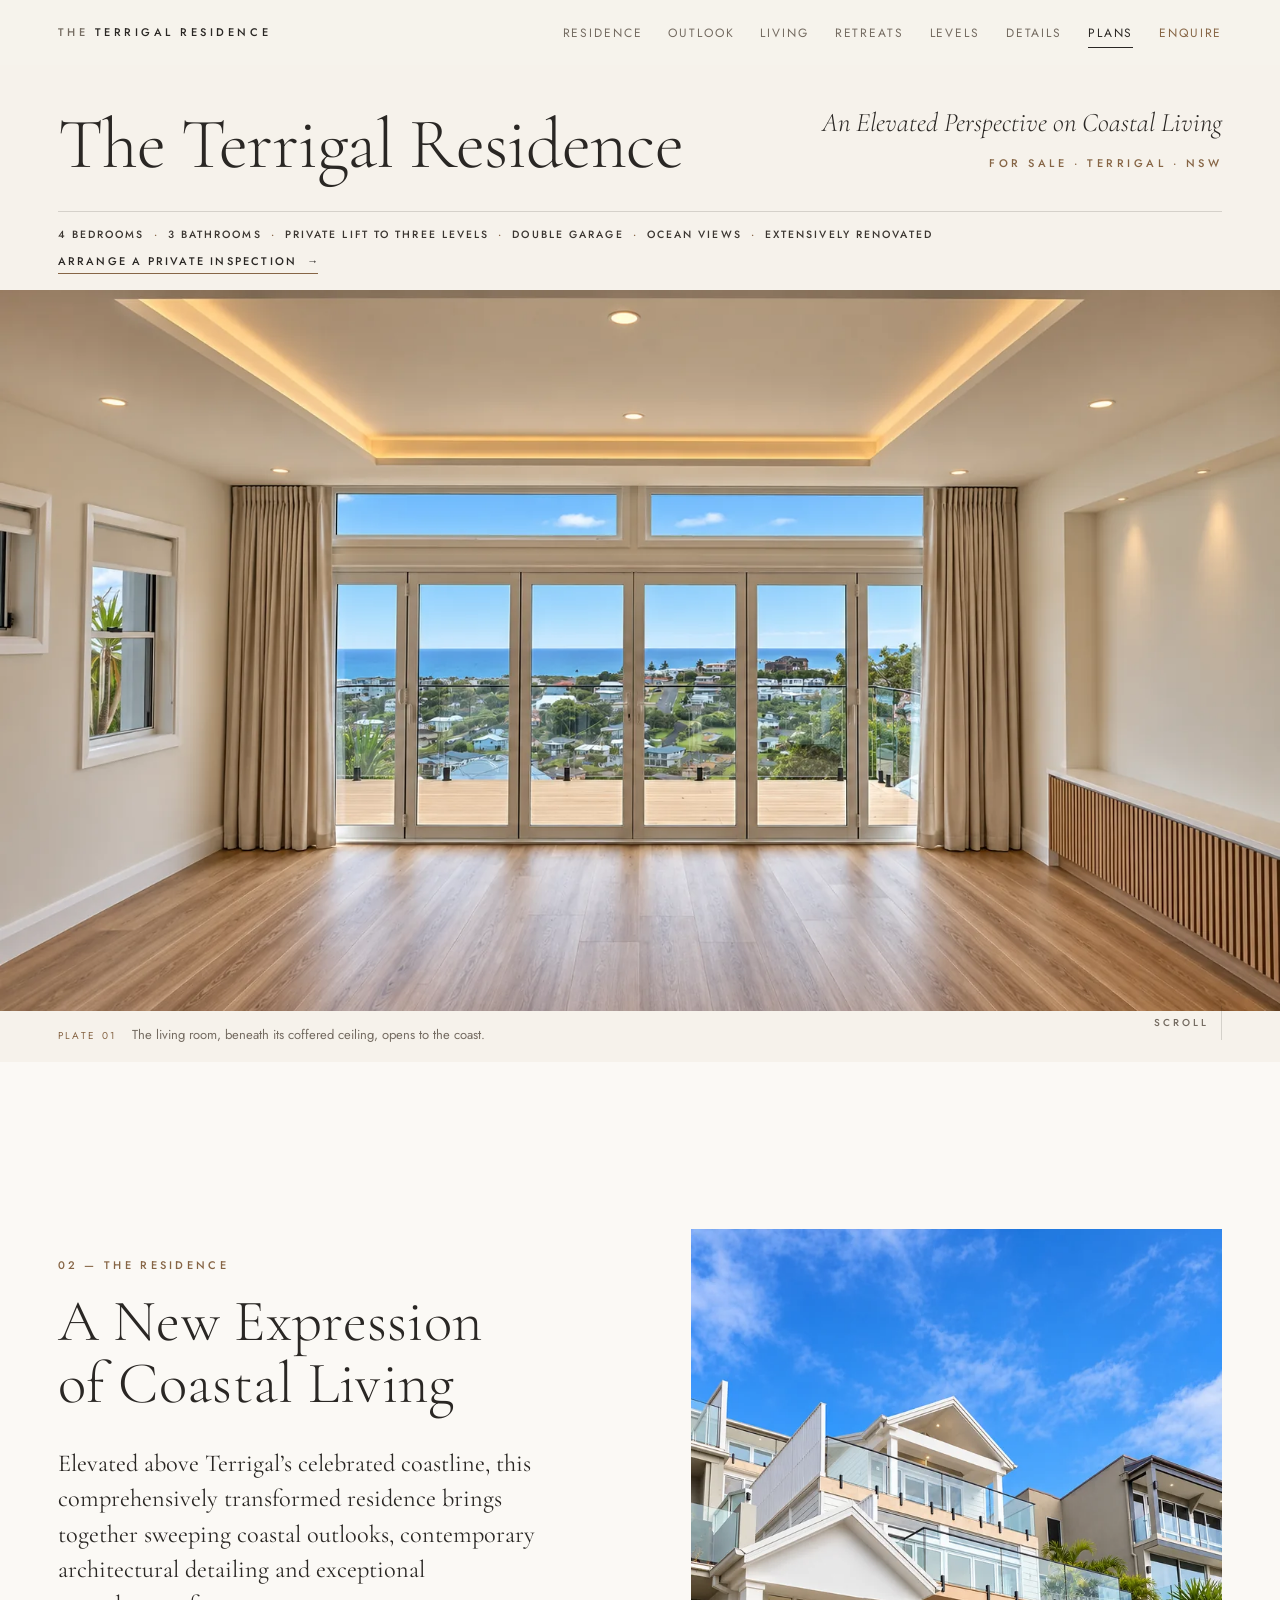
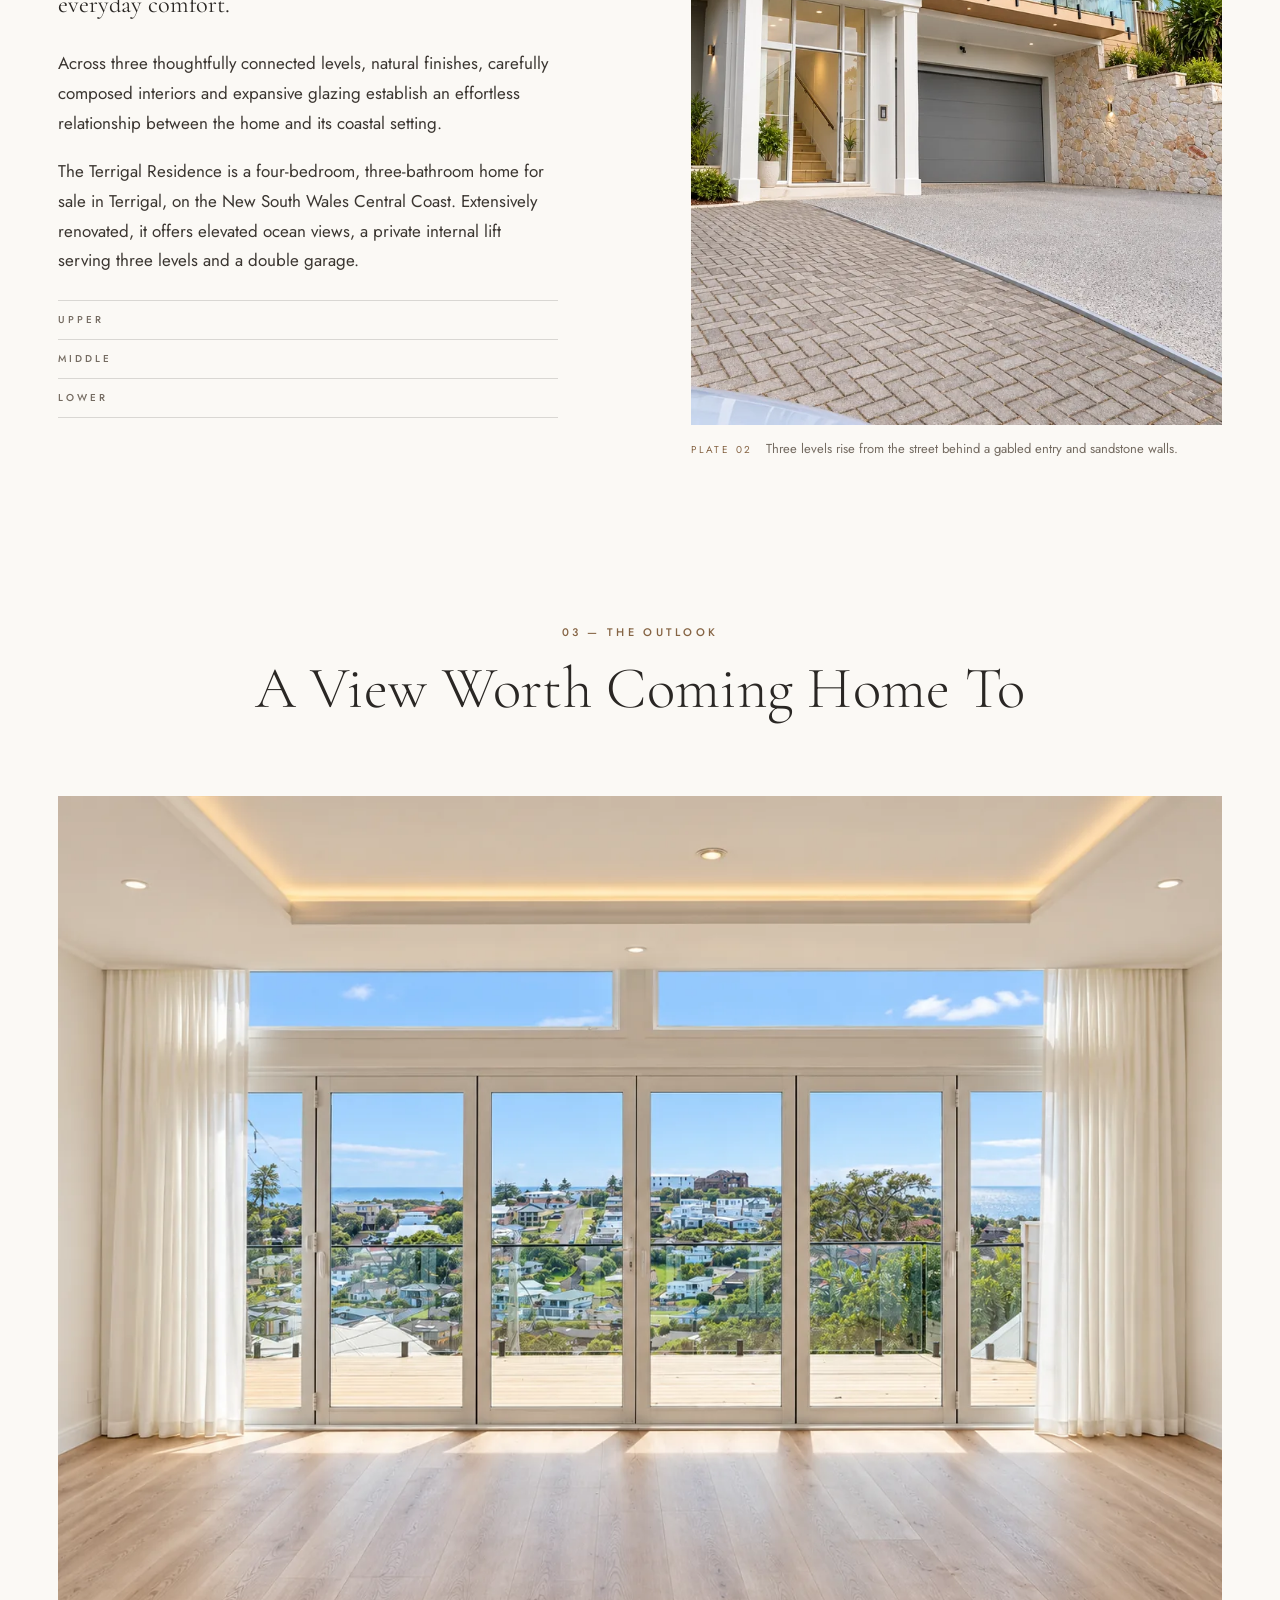
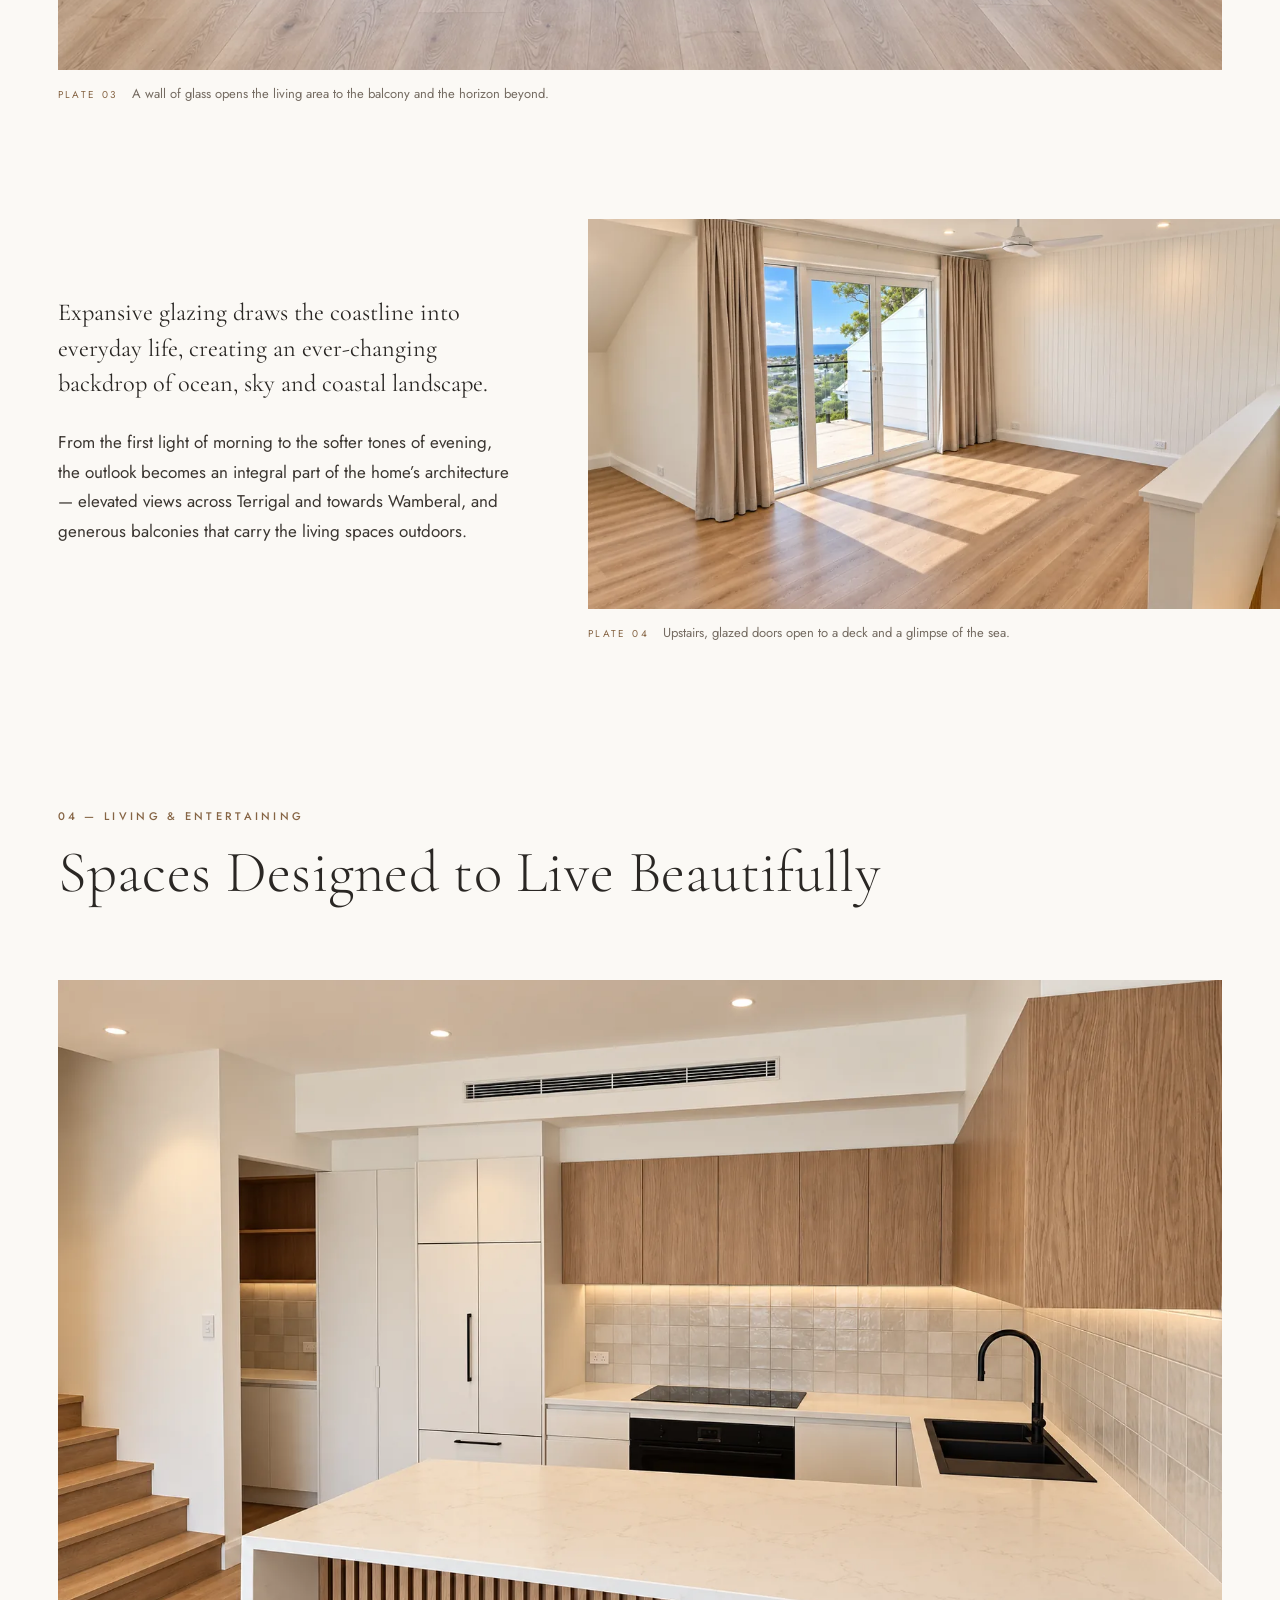
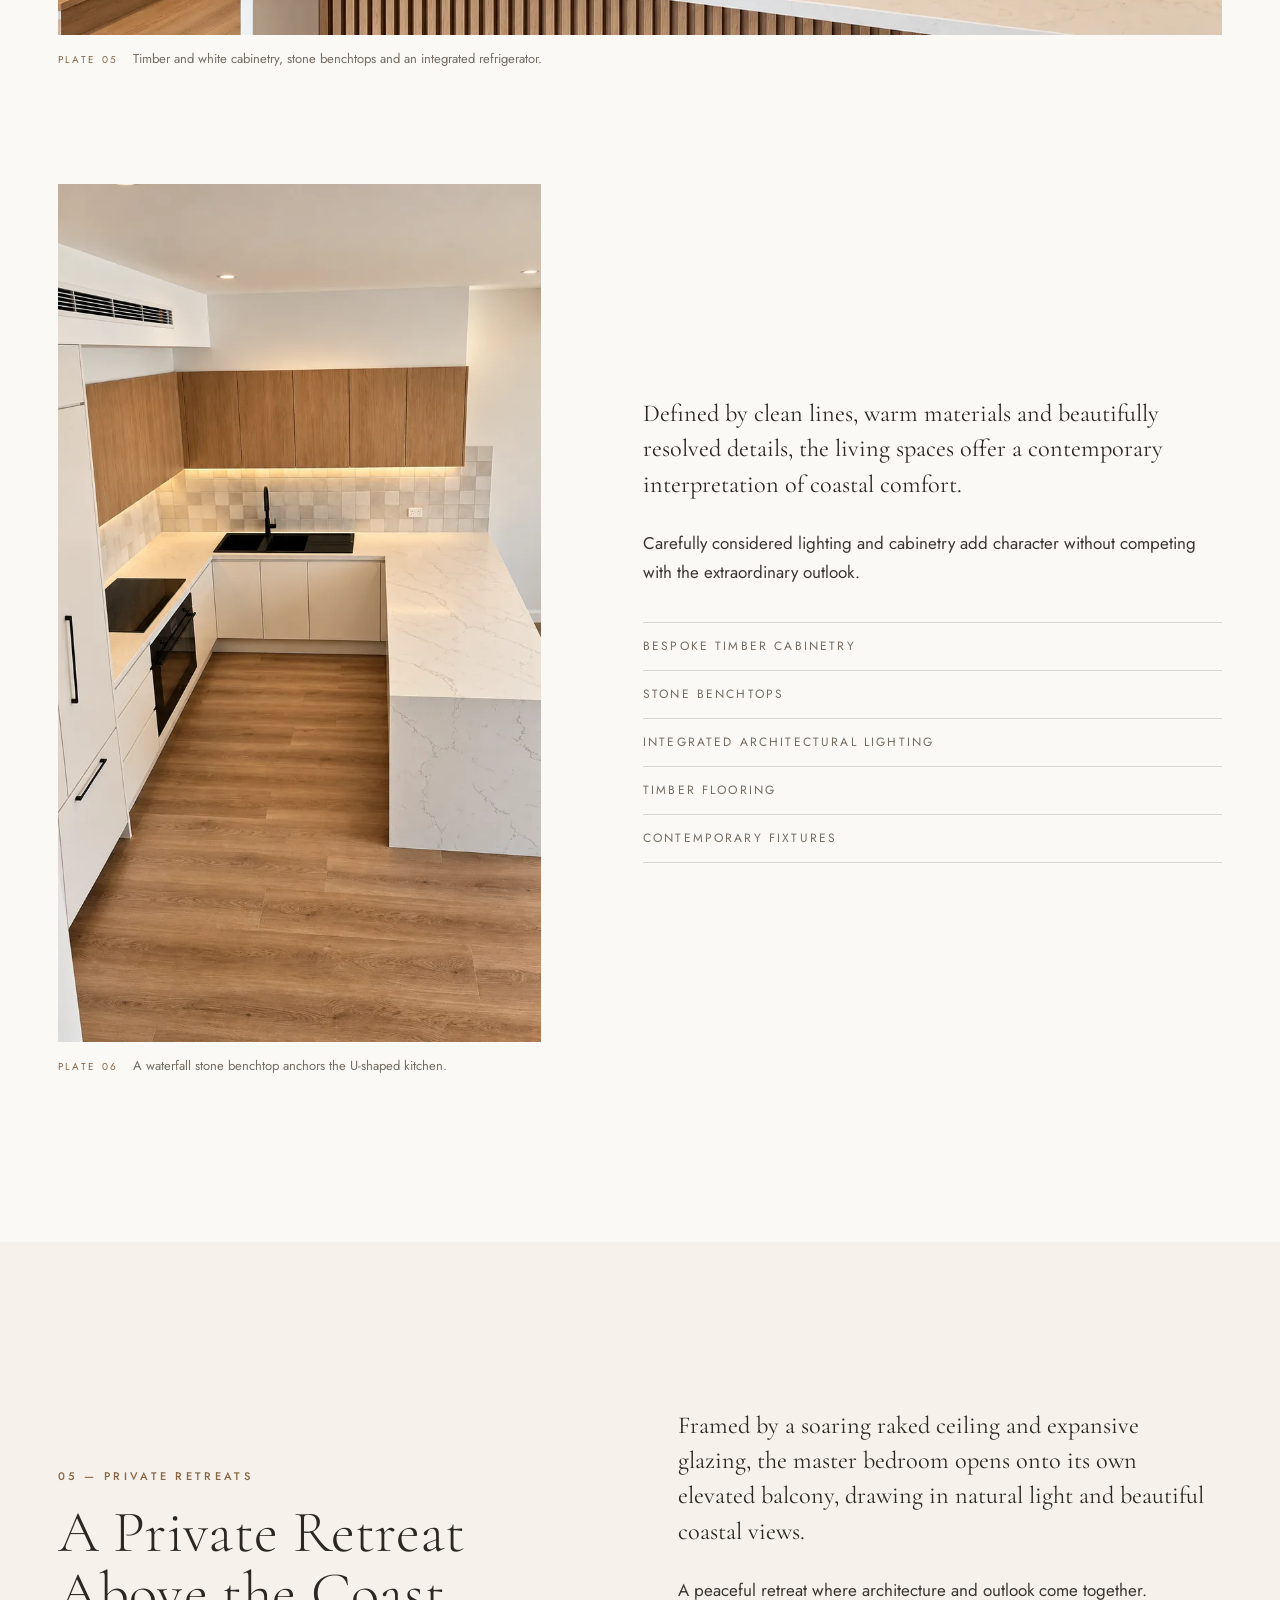
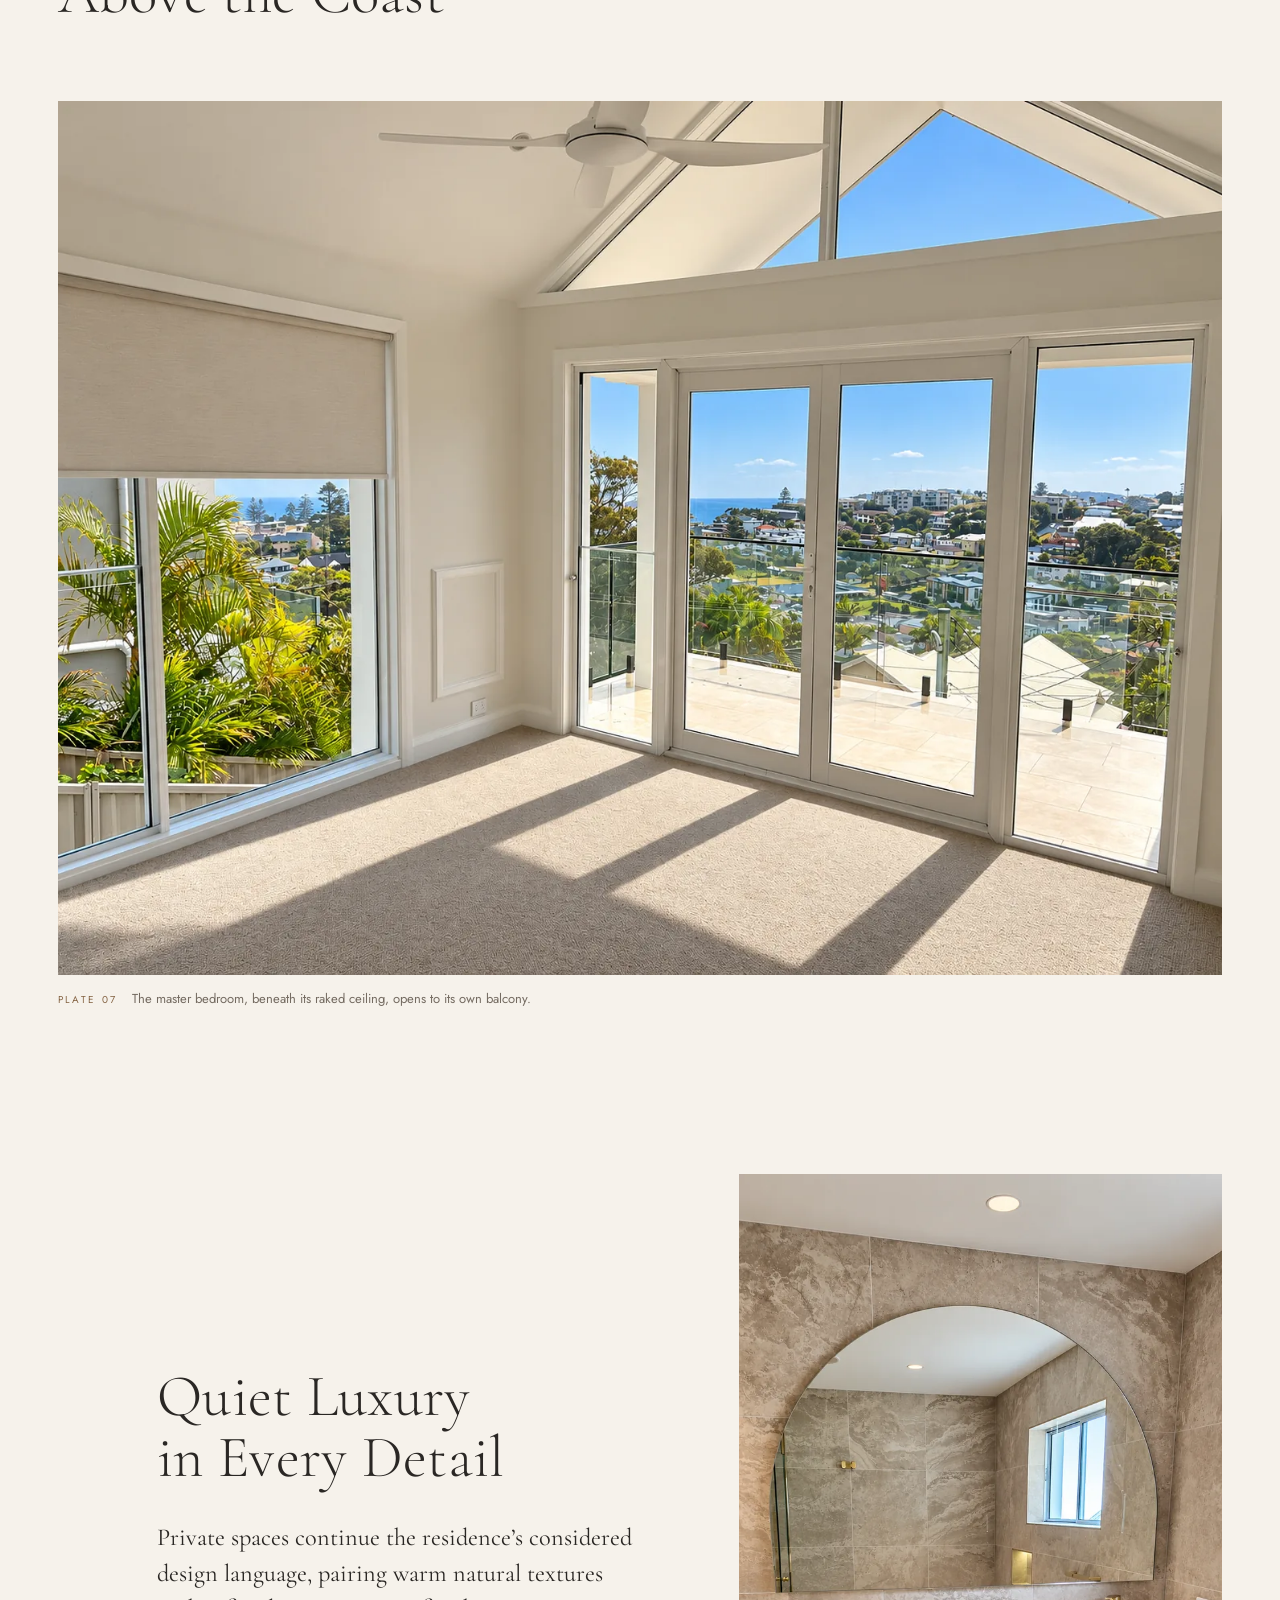
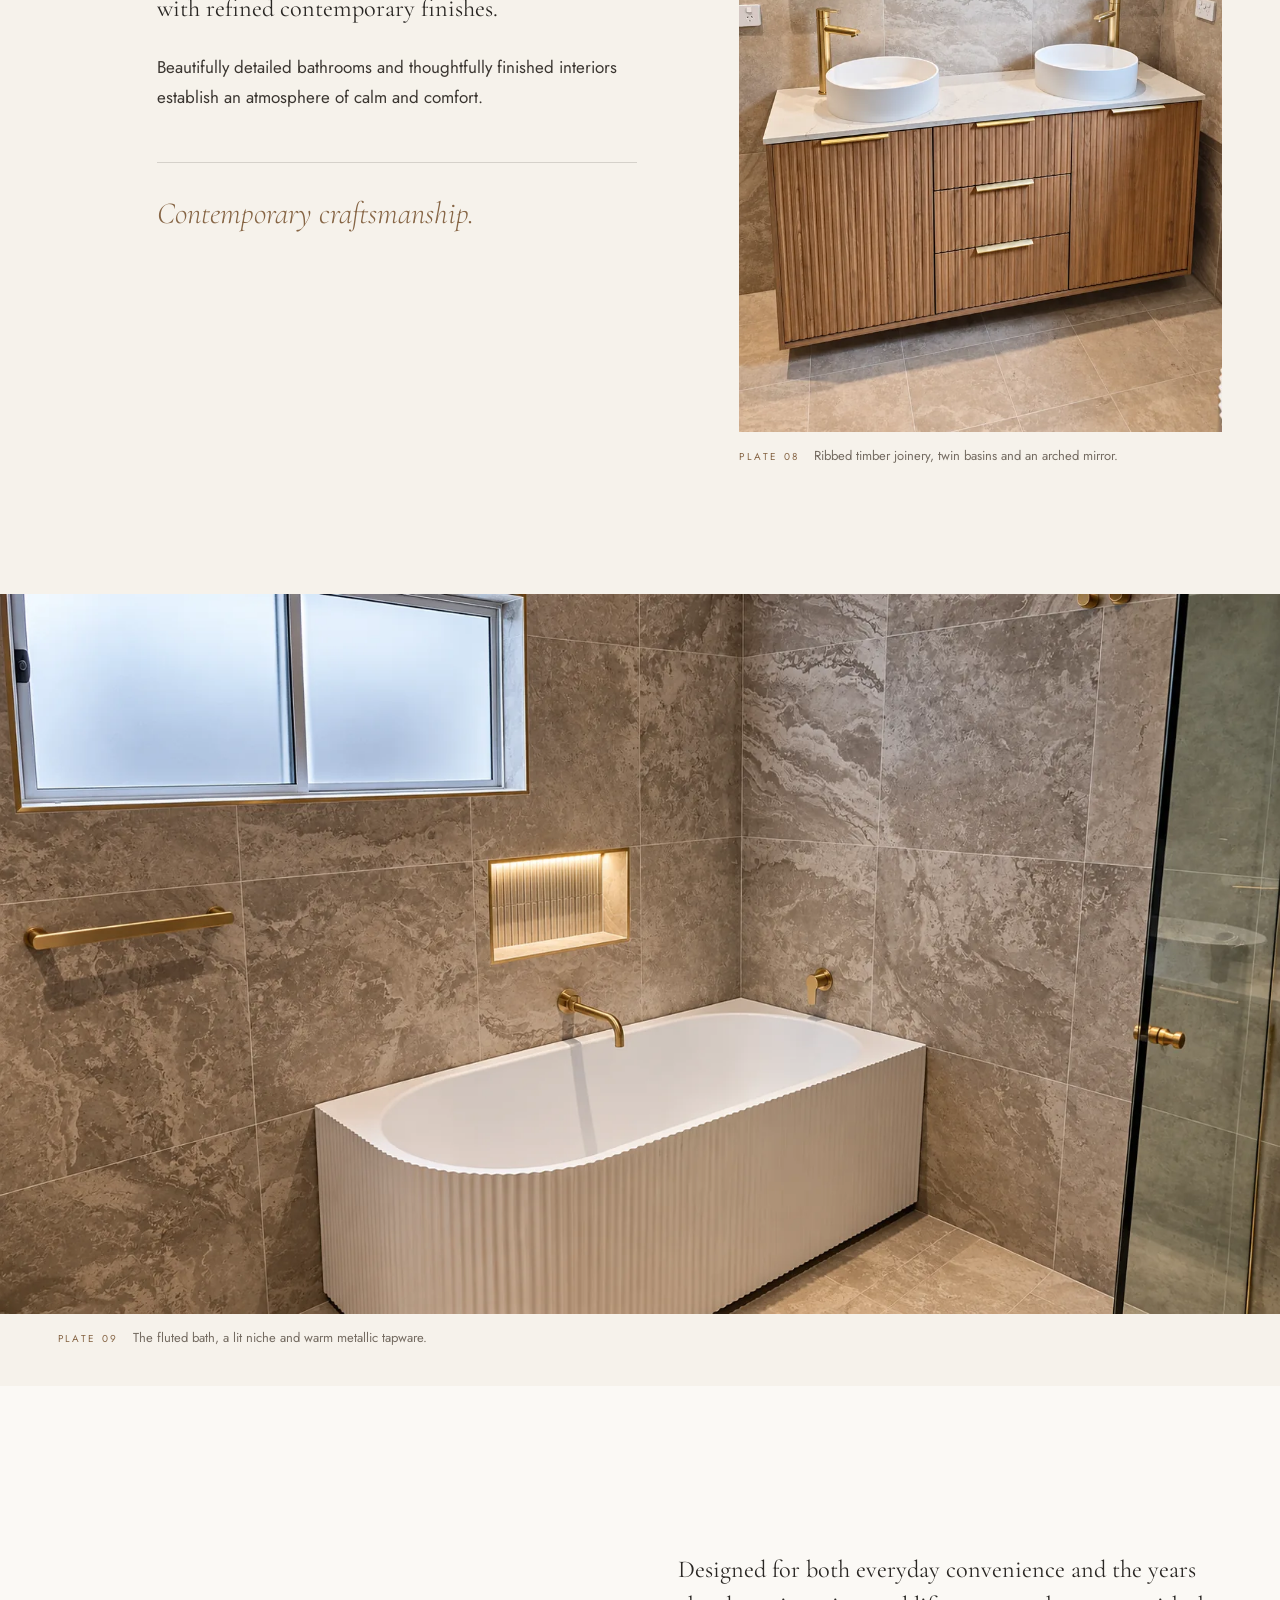
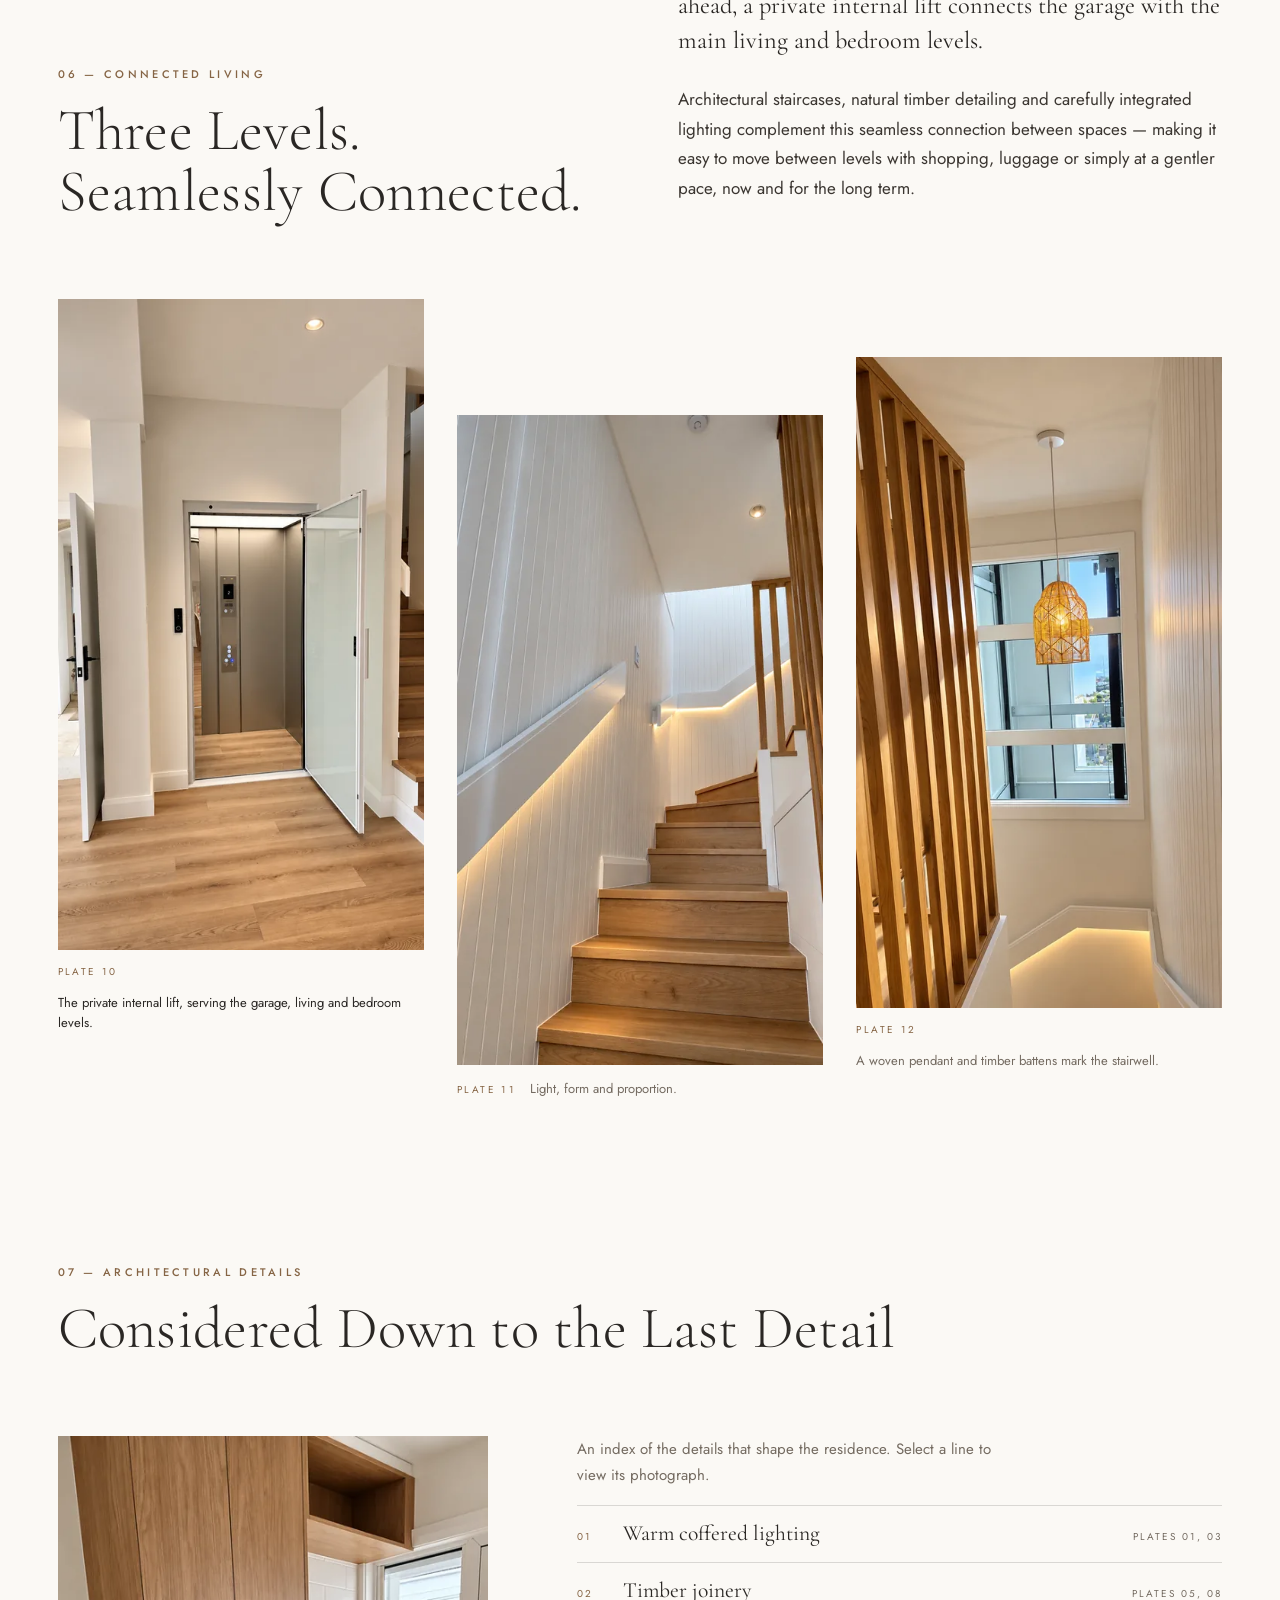
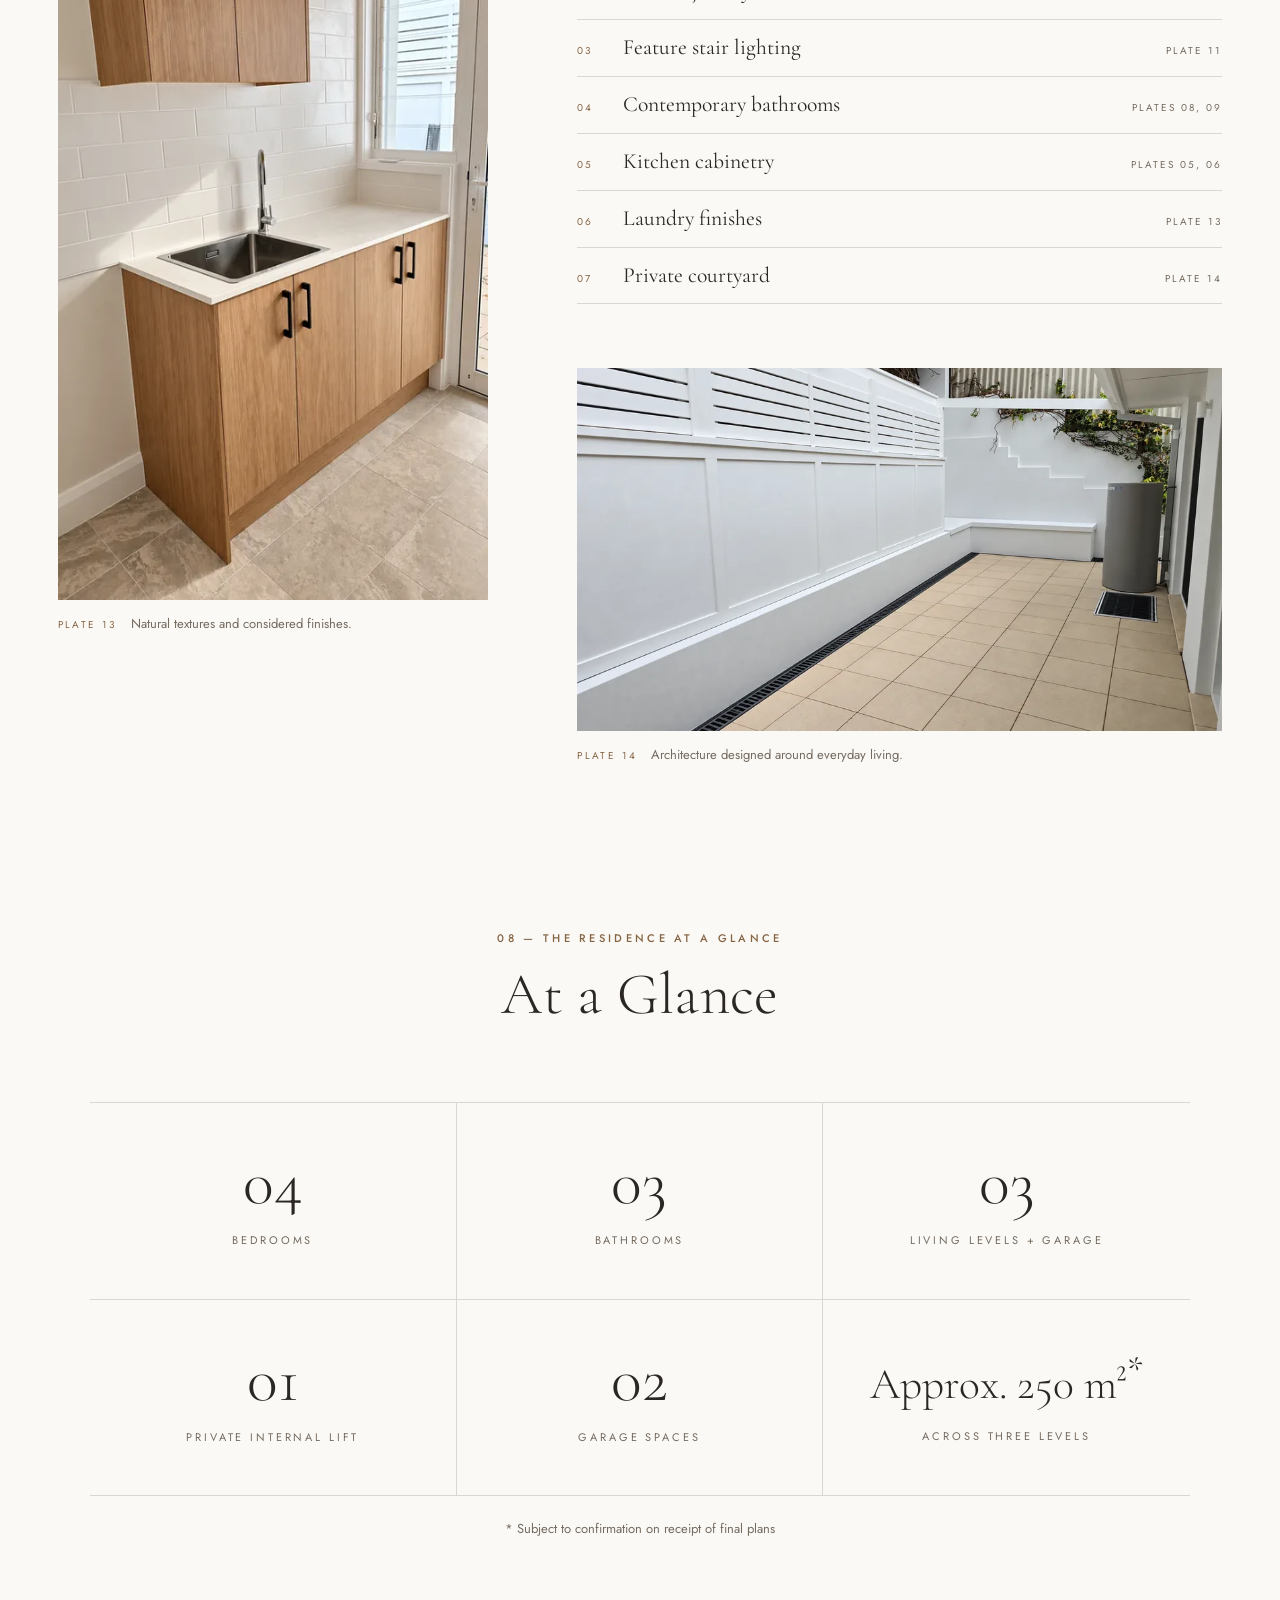
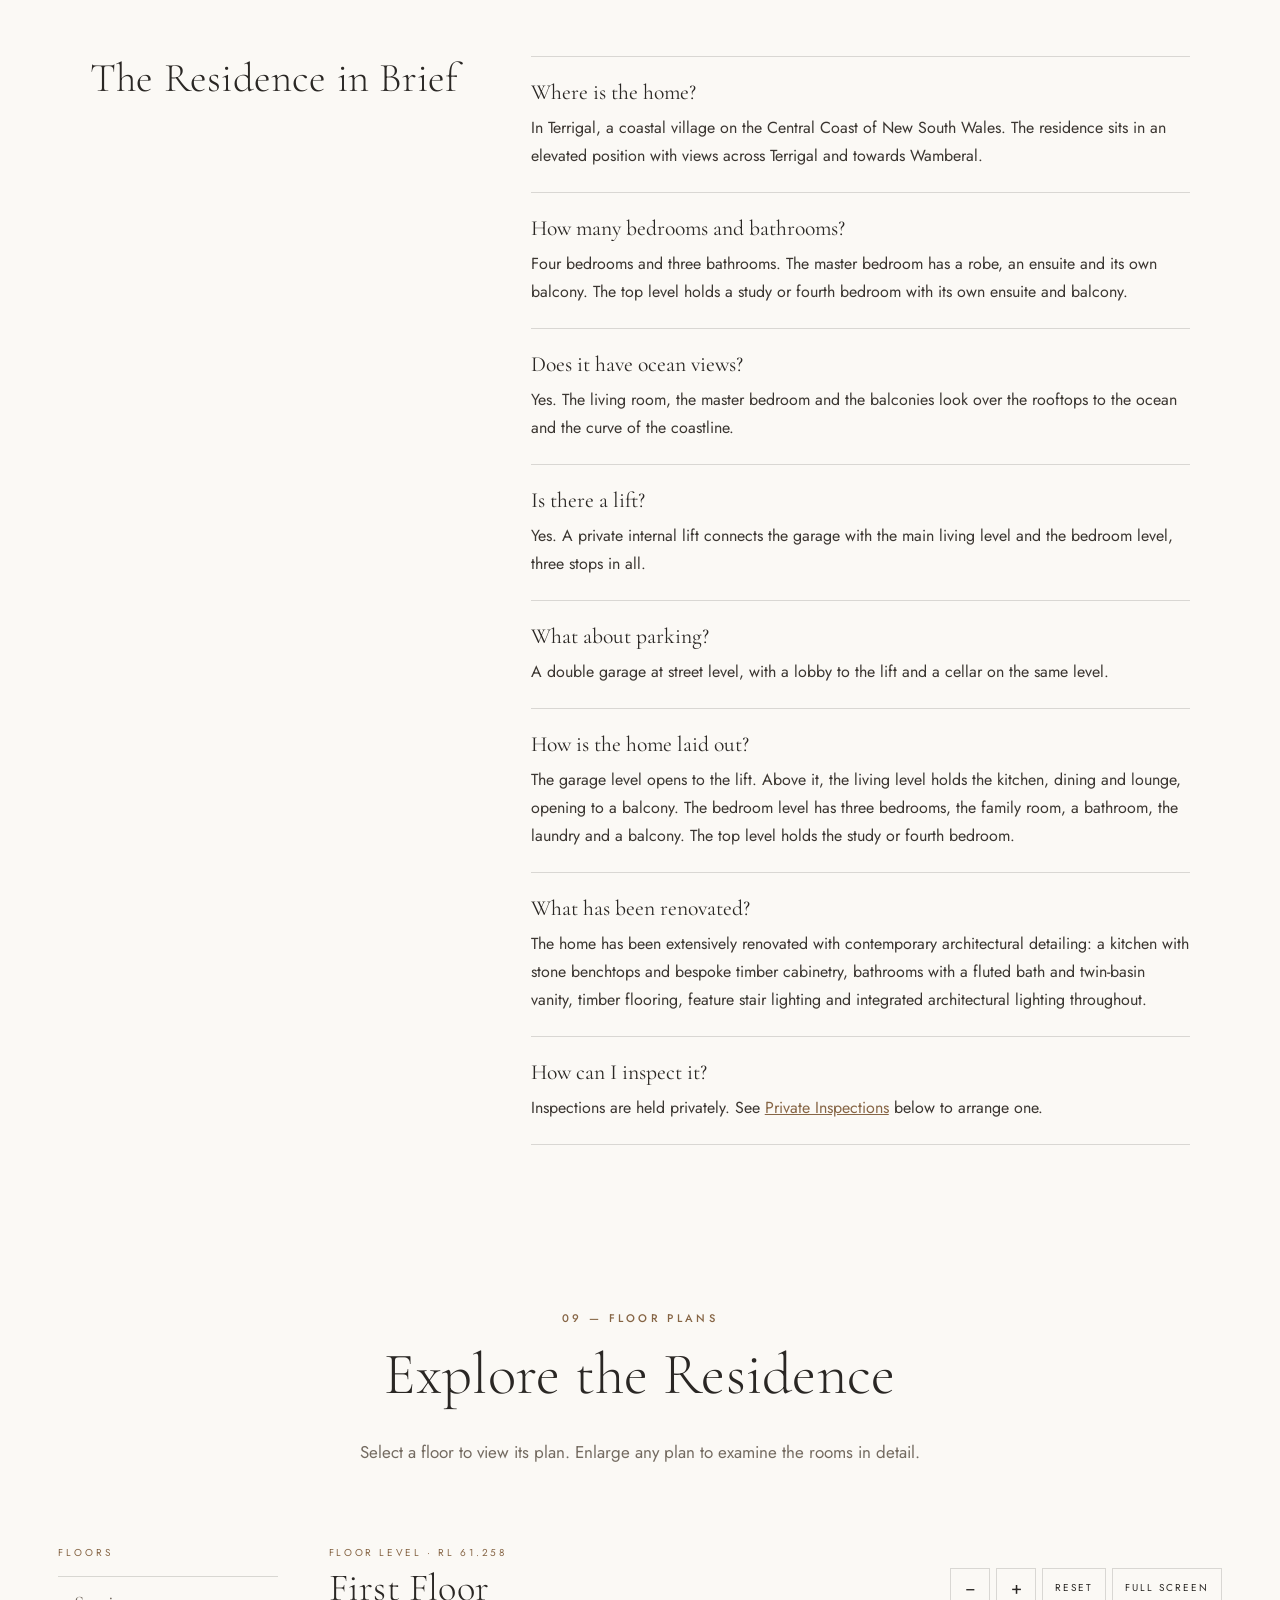
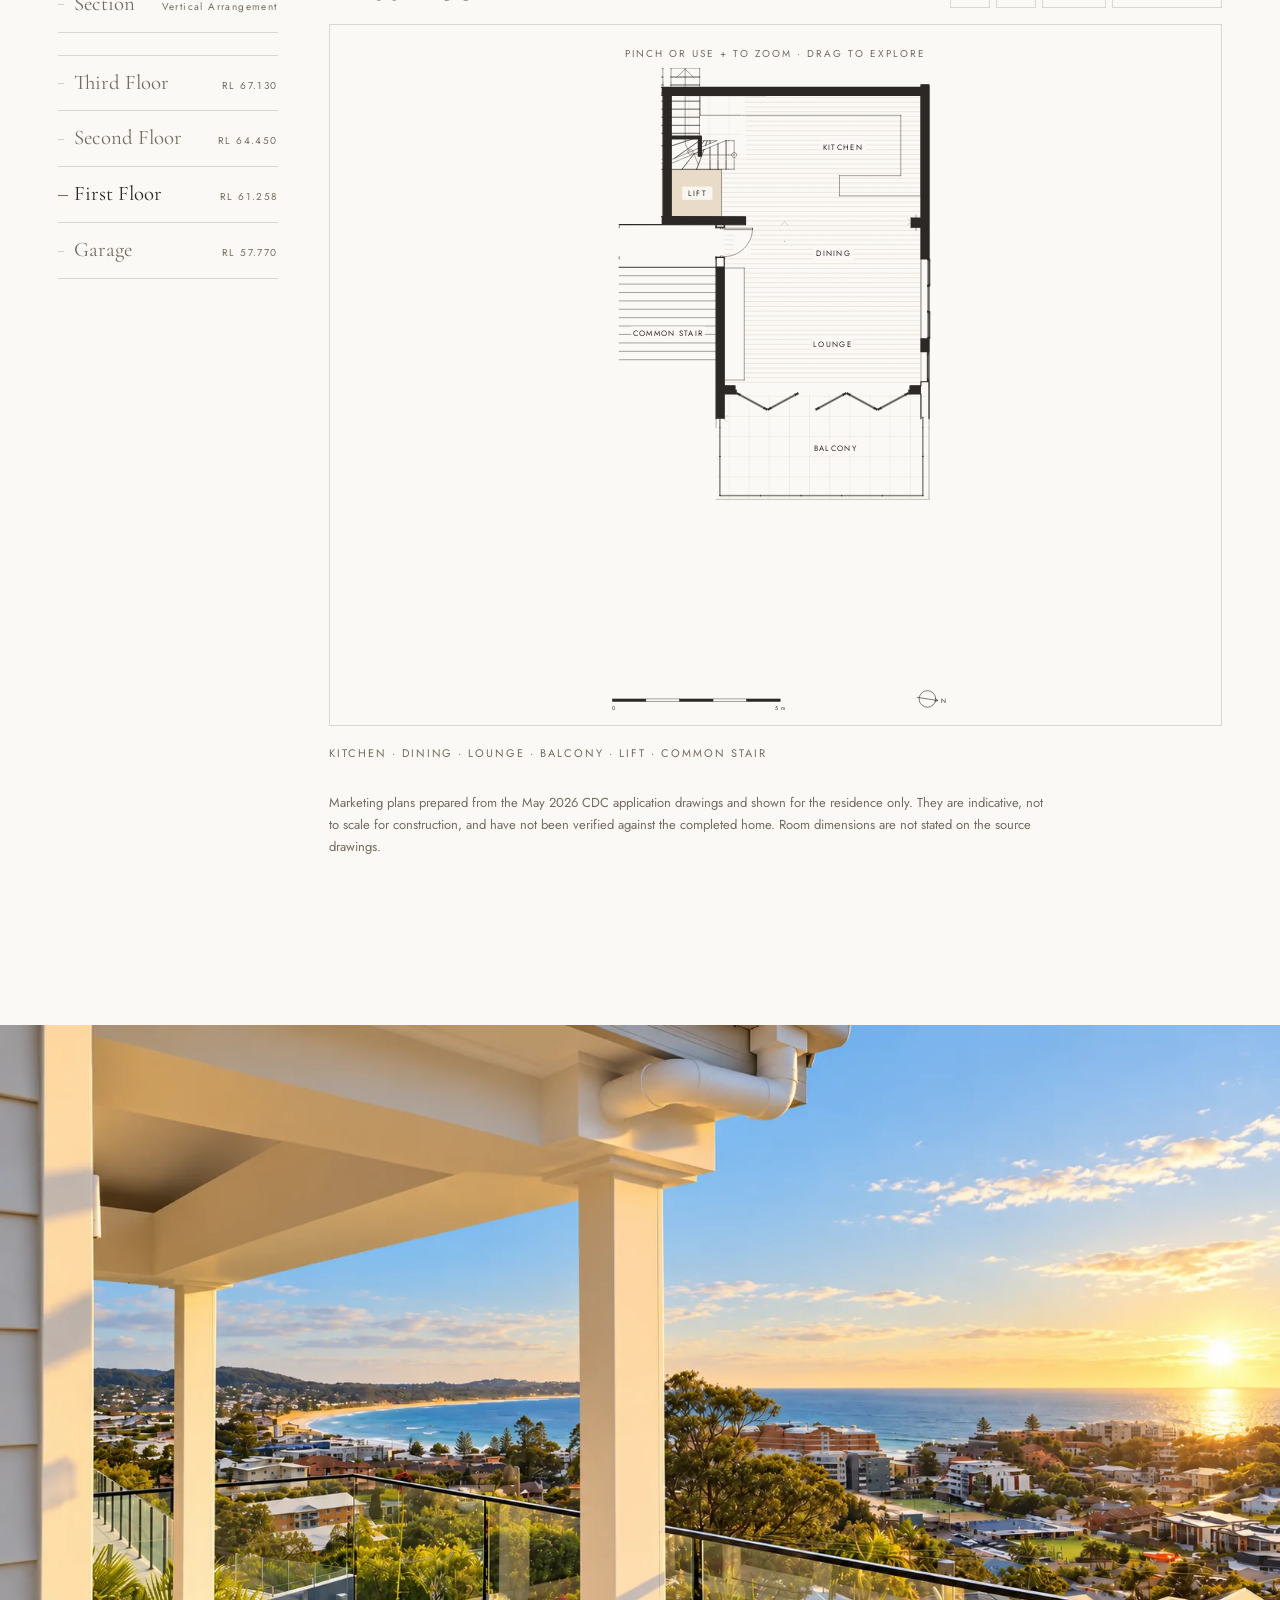
==== commit a37ce2d5: "Ads landing optimisation: key facts + inspection action on arrival, self-hosted fonts, 720px photos," ====
--- a/index.html
+++ b/index.html
@@ -33,12 +33,12 @@
 
   <!-- Start fetching the hero photograph (the largest thing on screen) straight away -->
   <link rel="preload" as="image" type="image/webp" fetchpriority="high"
-        imagesrcset="assets/img/photos/terrigal-ocean-view-living-room-480.webp 480w, assets/img/photos/terrigal-ocean-view-living-room-960.webp 960w, assets/img/photos/terrigal-ocean-view-living-room-1672.webp 1672w"
+        imagesrcset="assets/img/photos/terrigal-ocean-view-living-room-480.webp 480w, assets/img/photos/terrigal-ocean-view-living-room-720.webp 720w, assets/img/photos/terrigal-ocean-view-living-room-960.webp 960w, assets/img/photos/terrigal-ocean-view-living-room-1672.webp 1672w"
         imagesizes="100vw">
 
-  <link rel="preconnect" href="https://fonts.googleapis.com">
-  <link rel="preconnect" href="https://fonts.gstatic.com" crossorigin>
-  <link rel="stylesheet" href="https://fonts.googleapis.com/css2?family=Cormorant+Garamond:ital,wght@0,300;0,400;0,500;1,300;1,400&family=Jost:wght@300;400;500&display=swap">
+  <link rel="preload" href="assets/fonts/cormorant-garamond-latin.woff2" as="font" type="font/woff2" crossorigin>
+  <link rel="preload" href="assets/fonts/cormorant-garamond-italic-latin.woff2" as="font" type="font/woff2" crossorigin>
+  <link rel="preload" href="assets/fonts/jost-latin.woff2" as="font" type="font/woff2" crossorigin>
   <link rel="stylesheet" href="assets/css/style.css">
 
   <script>document.documentElement.classList.add('js');</script>
@@ -113,8 +113,8 @@
   </script>
   <!-- Settings, then the Google tag (Google Ads AW-10939426204). tracking.js installs the standard
        gtag.js snippet with consent defaults and the visitor opt-out, once per page. -->
-  <script src="assets/js/site-config.js"></script>
-  <script src="assets/js/tracking.js"></script>
+  <script src="assets/js/site-config.js" defer></script>
+  <script src="assets/js/tracking.js" defer></script>
 </head>
 <body>
   <a class="skip" href="#main">Skip to content</a>
@@ -170,10 +170,23 @@
         </div>
       </div>
 
+      <!-- Key facts and the inspection action, visible on arrival (no overlay on the photograph) -->
+      <div class="keyfacts">
+        <ul class="keyfacts__list" aria-label="Key features">
+          <li>4 Bedrooms</li>
+          <li>3 Bathrooms</li>
+          <li>Private Lift to Three Levels</li>
+          <li>Double Garage</li>
+          <li>Ocean Views</li>
+          <li>Extensively Renovated</li>
+        </ul>
+        <a class="keyfacts__cta" href="#enquiry">Arrange a Private Inspection</a>
+      </div>
+
       <figure class="plate plate--hero">
         <button class="plate__btn" type="button" data-plate>
           <img src="assets/img/photos/terrigal-ocean-view-living-room-1672.webp"
-               srcset="assets/img/photos/terrigal-ocean-view-living-room-480.webp 480w, assets/img/photos/terrigal-ocean-view-living-room-960.webp 960w, assets/img/photos/terrigal-ocean-view-living-room-1672.webp 1672w"
+               srcset="assets/img/photos/terrigal-ocean-view-living-room-480.webp 480w, assets/img/photos/terrigal-ocean-view-living-room-720.webp 720w, assets/img/photos/terrigal-ocean-view-living-room-960.webp 960w, assets/img/photos/terrigal-ocean-view-living-room-1672.webp 1672w"
                sizes="100vw" width="1672" height="941" fetchpriority="high" decoding="async"
                alt="Ocean-view living room at The Terrigal Residence, with a recessed coffered ceiling washed in warm light, oak-toned timber floor, full-width glazed doors framed by linen curtains opening to a deck and the ocean, and ribbed timber cabinetry along the right wall">
         </button>
@@ -199,7 +212,7 @@
         <figure class="plate plate--portrait residence__plate reveal">
           <button class="plate__btn" type="button" data-plate>
             <img src="assets/img/photos/terrigal-three-level-residence-exterior-960.webp"
-                 srcset="assets/img/photos/terrigal-three-level-residence-exterior-480.webp 480w, assets/img/photos/terrigal-three-level-residence-exterior-960.webp 960w, assets/img/photos/terrigal-three-level-residence-exterior-1024.webp 1024w"
+                 srcset="assets/img/photos/terrigal-three-level-residence-exterior-480.webp 480w, assets/img/photos/terrigal-three-level-residence-exterior-720.webp 720w, assets/img/photos/terrigal-three-level-residence-exterior-960.webp 960w, assets/img/photos/terrigal-three-level-residence-exterior-1024.webp 1024w"
                  sizes="(min-width: 900px) 46vw, 100vw" width="1024" height="1536" loading="lazy" decoding="async"
                  alt="Street view of the three-level Terrigal residence: a gabled entry portico with full-height glazing, a grey garage door, sandstone retaining walls, and three levels of balconies with frameless glass balustrades above">
           </button>
@@ -218,7 +231,7 @@
       <figure class="plate plate--wide reveal">
         <button class="plate__btn" type="button" data-plate>
           <img src="assets/img/photos/terrigal-sunlit-living-room-ocean-view-1448.webp"
-               srcset="assets/img/photos/terrigal-sunlit-living-room-ocean-view-480.webp 480w, assets/img/photos/terrigal-sunlit-living-room-ocean-view-960.webp 960w, assets/img/photos/terrigal-sunlit-living-room-ocean-view-1448.webp 1448w"
+               srcset="assets/img/photos/terrigal-sunlit-living-room-ocean-view-480.webp 480w, assets/img/photos/terrigal-sunlit-living-room-ocean-view-720.webp 720w, assets/img/photos/terrigal-sunlit-living-room-ocean-view-960.webp 960w, assets/img/photos/terrigal-sunlit-living-room-ocean-view-1448.webp 1448w"
                sizes="(min-width: 1400px) 1300px, 100vw" width="1448" height="1086" loading="lazy" decoding="async"
                alt="Sunlit Terrigal living room with a wall of glazed doors and highlight windows beneath a softly lit ceiling, sheer white curtains, and a timber deck with glass balustrade overlooking rooftops to the ocean">
         </button>
@@ -233,7 +246,7 @@
         <figure class="plate plate--offset reveal">
           <button class="plate__btn" type="button" data-plate>
             <img src="assets/img/photos/terrigal-upper-level-room-ocean-view-960.webp"
-                 srcset="assets/img/photos/terrigal-upper-level-room-ocean-view-480.webp 480w, assets/img/photos/terrigal-upper-level-room-ocean-view-960.webp 960w, assets/img/photos/terrigal-upper-level-room-ocean-view-1671.webp 1671w"
+                 srcset="assets/img/photos/terrigal-upper-level-room-ocean-view-480.webp 480w, assets/img/photos/terrigal-upper-level-room-ocean-view-720.webp 720w, assets/img/photos/terrigal-upper-level-room-ocean-view-960.webp 960w, assets/img/photos/terrigal-upper-level-room-ocean-view-1671.webp 1671w"
                  sizes="(min-width: 900px) 58vw, 100vw" width="1671" height="941" loading="lazy" decoding="async"
                  alt="Upper-level room in the Terrigal residence with a raked ceiling, ceiling fan, vertically panelled wall and timber floor, where sunlight falls through glazed doors that open to a deck and an ocean view">
           </button>
@@ -252,7 +265,7 @@
       <figure class="plate plate--wide reveal">
         <button class="plate__btn" type="button" data-plate>
           <img src="assets/img/photos/terrigal-contemporary-kitchen-1672.webp"
-               srcset="assets/img/photos/terrigal-contemporary-kitchen-480.webp 480w, assets/img/photos/terrigal-contemporary-kitchen-960.webp 960w, assets/img/photos/terrigal-contemporary-kitchen-1672.webp 1672w"
+               srcset="assets/img/photos/terrigal-contemporary-kitchen-480.webp 480w, assets/img/photos/terrigal-contemporary-kitchen-720.webp 720w, assets/img/photos/terrigal-contemporary-kitchen-960.webp 960w, assets/img/photos/terrigal-contemporary-kitchen-1672.webp 1672w"
                sizes="(min-width: 1400px) 1300px, 100vw" width="1672" height="941" loading="lazy" decoding="async"
                alt="Contemporary kitchen in the Terrigal residence, with timber-finish overhead cabinetry above a softly lit tiled splashback, white tall cabinetry with an integrated refrigerator, black cooktop, oven and sink, and a stone-topped peninsula with a slatted timber base">
         </button>
@@ -263,7 +276,7 @@
         <figure class="plate plate--portrait living__plate reveal">
           <button class="plate__btn" type="button" data-plate>
             <img src="assets/img/photos/terrigal-kitchen-waterfall-stone-benchtop-941.webp"
-                 srcset="assets/img/photos/terrigal-kitchen-waterfall-stone-benchtop-480.webp 480w, assets/img/photos/terrigal-kitchen-waterfall-stone-benchtop-941.webp 941w"
+                 srcset="assets/img/photos/terrigal-kitchen-waterfall-stone-benchtop-480.webp 480w, assets/img/photos/terrigal-kitchen-waterfall-stone-benchtop-720.webp 720w, assets/img/photos/terrigal-kitchen-waterfall-stone-benchtop-941.webp 941w"
                  sizes="(min-width: 900px) 38vw, 100vw" width="941" height="1672" loading="lazy" decoding="async"
                  alt="U-shaped kitchen seen from above, with a veined stone benchtop that falls to the floor in a waterfall edge, handleless white base cabinets, a black sink and tapware, and timber overhead cabinetry with under-cabinet lighting">
           </button>
@@ -300,7 +313,7 @@
       <figure class="plate plate--wide retreats__bedroom reveal">
         <button class="plate__btn" type="button" data-plate>
           <img src="assets/img/photos/terrigal-master-bedroom-balcony-views-1448.webp"
-               srcset="assets/img/photos/terrigal-master-bedroom-balcony-views-480.webp 480w, assets/img/photos/terrigal-master-bedroom-balcony-views-960.webp 960w, assets/img/photos/terrigal-master-bedroom-balcony-views-1448.webp 1448w"
+               srcset="assets/img/photos/terrigal-master-bedroom-balcony-views-480.webp 480w, assets/img/photos/terrigal-master-bedroom-balcony-views-720.webp 720w, assets/img/photos/terrigal-master-bedroom-balcony-views-960.webp 960w, assets/img/photos/terrigal-master-bedroom-balcony-views-1448.webp 1448w"
                sizes="(min-width: 1400px) 1300px, 100vw" width="1448" height="1086" loading="lazy" decoding="async"
                alt="Terrigal master bedroom with balcony and ocean views: a raked ceiling, triangular highlight windows and a ceiling fan, sunlit carpet, a large window with a roller blind framing palms, and glazed doors opening to a tiled balcony with a glass balustrade and views over rooftops to the ocean">
         </button>
@@ -317,7 +330,7 @@
         <figure class="plate plate--portrait retreats__plate reveal">
           <button class="plate__btn" type="button" data-plate>
             <img src="assets/img/photos/terrigal-bathroom-ribbed-timber-vanity-941.webp"
-                 srcset="assets/img/photos/terrigal-bathroom-ribbed-timber-vanity-480.webp 480w, assets/img/photos/terrigal-bathroom-ribbed-timber-vanity-941.webp 941w"
+                 srcset="assets/img/photos/terrigal-bathroom-ribbed-timber-vanity-480.webp 480w, assets/img/photos/terrigal-bathroom-ribbed-timber-vanity-720.webp 720w, assets/img/photos/terrigal-bathroom-ribbed-timber-vanity-941.webp 941w"
                  sizes="(min-width: 900px) 44vw, 100vw" width="941" height="1672" loading="lazy" decoding="async"
                  alt="Bathroom vanity with ribbed timber doors and drawers, brass-toned handles, a white stone top carrying twin round basins with tall brass-toned mixers, and a large arched mirror set against stone-look wall tiles">
           </button>
@@ -328,7 +341,7 @@
       <figure class="plate plate--bleed reveal">
         <button class="plate__btn" type="button" data-plate>
           <img src="assets/img/photos/terrigal-bathroom-fluted-bath-1672.webp"
-               srcset="assets/img/photos/terrigal-bathroom-fluted-bath-480.webp 480w, assets/img/photos/terrigal-bathroom-fluted-bath-960.webp 960w, assets/img/photos/terrigal-bathroom-fluted-bath-1672.webp 1672w"
+               srcset="assets/img/photos/terrigal-bathroom-fluted-bath-480.webp 480w, assets/img/photos/terrigal-bathroom-fluted-bath-720.webp 720w, assets/img/photos/terrigal-bathroom-fluted-bath-960.webp 960w, assets/img/photos/terrigal-bathroom-fluted-bath-1672.webp 1672w"
                sizes="100vw" width="1672" height="941" loading="lazy" decoding="async"
                alt="Fluted white bathtub with a wall-mounted brass-toned spout, a lit recessed niche with fine vertical tiles, a brass-toned towel rail and large stone-look tiles in warm taupe">
         </button>
@@ -353,7 +366,7 @@
         <figure class="plate plate--portrait triptych__a reveal">
           <button class="plate__btn" type="button" data-plate>
             <img src="assets/img/photos/terrigal-residence-private-internal-lift-941.webp"
-                 srcset="assets/img/photos/terrigal-residence-private-internal-lift-480.webp 480w, assets/img/photos/terrigal-residence-private-internal-lift-941.webp 941w"
+                 srcset="assets/img/photos/terrigal-residence-private-internal-lift-480.webp 480w, assets/img/photos/terrigal-residence-private-internal-lift-720.webp 720w, assets/img/photos/terrigal-residence-private-internal-lift-941.webp 941w"
                  sizes="(min-width: 900px) 30vw, 100vw" width="941" height="1672" loading="lazy" decoding="async"
                  alt="The private internal lift serving three levels of the Terrigal residence, its glass-panelled door open, showing a bronze-toned cabin with a control panel and timber-look floor, beside the staircase">
           </button>
@@ -362,7 +375,7 @@
         <figure class="plate plate--portrait triptych__b reveal">
           <button class="plate__btn" type="button" data-plate>
             <img src="assets/img/photos/terrigal-residence-timber-staircase-941.webp"
-                 srcset="assets/img/photos/terrigal-residence-timber-staircase-480.webp 480w, assets/img/photos/terrigal-residence-timber-staircase-941.webp 941w"
+                 srcset="assets/img/photos/terrigal-residence-timber-staircase-480.webp 480w, assets/img/photos/terrigal-residence-timber-staircase-720.webp 720w, assets/img/photos/terrigal-residence-timber-staircase-941.webp 941w"
                  sizes="(min-width: 900px) 30vw, 100vw" width="941" height="1672" loading="lazy" decoding="async"
                  alt="Timber staircase rising between vertically panelled white walls, with a warm strip of light concealed beneath the handrail and timber battens along the open side">
           </button>
@@ -371,7 +384,7 @@
         <figure class="plate plate--portrait triptych__c reveal">
           <button class="plate__btn" type="button" data-plate>
             <img src="assets/img/photos/terrigal-residence-stairwell-pendant-941.webp"
-                 srcset="assets/img/photos/terrigal-residence-stairwell-pendant-480.webp 480w, assets/img/photos/terrigal-residence-stairwell-pendant-941.webp 941w"
+                 srcset="assets/img/photos/terrigal-residence-stairwell-pendant-480.webp 480w, assets/img/photos/terrigal-residence-stairwell-pendant-720.webp 720w, assets/img/photos/terrigal-residence-stairwell-pendant-941.webp 941w"
                  sizes="(min-width: 900px) 30vw, 100vw" width="941" height="1672" loading="lazy" decoding="async"
                  alt="Stairwell with a woven pendant light hanging before a tall window, a screen of vertical timber battens and lit handrail detailing on the flight below">
           </button>
@@ -391,7 +404,7 @@
         <figure class="plate plate--portrait details__laundry reveal">
           <button class="plate__btn" type="button" data-plate>
             <img src="assets/img/photos/terrigal-residence-laundry-941.webp"
-                 srcset="assets/img/photos/terrigal-residence-laundry-480.webp 480w, assets/img/photos/terrigal-residence-laundry-941.webp 941w"
+                 srcset="assets/img/photos/terrigal-residence-laundry-480.webp 480w, assets/img/photos/terrigal-residence-laundry-720.webp 720w, assets/img/photos/terrigal-residence-laundry-941.webp 941w"
                  sizes="(min-width: 900px) 34vw, 100vw" width="941" height="1672" loading="lazy" decoding="async"
                  alt="Laundry with timber cabinetry and black bar handles, a stainless steel sink in a white benchtop, white subway-tile splashback, an open timber shelf above, and a window and glazed door to the outside">
           </button>
@@ -414,7 +427,7 @@
         <figure class="plate details__courtyard reveal">
           <button class="plate__btn" type="button" data-plate>
             <img src="assets/img/photos/terrigal-residence-private-courtyard-1672.webp"
-                 srcset="assets/img/photos/terrigal-residence-private-courtyard-480.webp 480w, assets/img/photos/terrigal-residence-private-courtyard-960.webp 960w, assets/img/photos/terrigal-residence-private-courtyard-1672.webp 1672w"
+                 srcset="assets/img/photos/terrigal-residence-private-courtyard-480.webp 480w, assets/img/photos/terrigal-residence-private-courtyard-720.webp 720w, assets/img/photos/terrigal-residence-private-courtyard-960.webp 960w, assets/img/photos/terrigal-residence-private-courtyard-1672.webp 1672w"
                  sizes="(min-width: 900px) 70vw, 100vw" width="1672" height="941" loading="lazy" decoding="async"
                  alt="Private courtyard at the Terrigal residence, with crisp white panelled walls and slatted screening, sand-coloured paving edged by a linear drain, a built-in ledge and a water tank, with climbing greenery above">
           </button>
@@ -527,7 +540,7 @@
       <figure class="plate plate--bleed reveal">
         <button class="plate__btn" type="button" data-plate>
           <img src="assets/img/photos/terrigal-balcony-sunrise-ocean-view-1672.webp"
-               srcset="assets/img/photos/terrigal-balcony-sunrise-ocean-view-480.webp 480w, assets/img/photos/terrigal-balcony-sunrise-ocean-view-960.webp 960w, assets/img/photos/terrigal-balcony-sunrise-ocean-view-1672.webp 1672w"
+               srcset="assets/img/photos/terrigal-balcony-sunrise-ocean-view-480.webp 480w, assets/img/photos/terrigal-balcony-sunrise-ocean-view-720.webp 720w, assets/img/photos/terrigal-balcony-sunrise-ocean-view-960.webp 960w, assets/img/photos/terrigal-balcony-sunrise-ocean-view-1672.webp 1672w"
                sizes="100vw" width="1672" height="941" loading="lazy" decoding="async"
                alt="Sunrise over the ocean from a covered balcony at The Terrigal Residence, with white columns and a frameless glass balustrade, looking over treetops and rooftops to a curving beach, the ocean and the sun low on the horizon">
         </button>
@@ -547,7 +560,7 @@
       <figure class="plate plate--portrait inspections__plate">
         <button class="plate__btn" type="button" data-plate>
           <img src="assets/img/photos/terrigal-residence-double-garage-941.webp"
-               srcset="assets/img/photos/terrigal-residence-double-garage-480.webp 480w, assets/img/photos/terrigal-residence-double-garage-941.webp 941w"
+               srcset="assets/img/photos/terrigal-residence-double-garage-480.webp 480w, assets/img/photos/terrigal-residence-double-garage-720.webp 720w, assets/img/photos/terrigal-residence-double-garage-941.webp 941w"
                sizes="(min-width: 900px) 45vw, 100vw" width="941" height="1672" loading="lazy" decoding="async"
                alt="Front of the Terrigal residence under a clear blue sky: an open double garage with a lit interior at street level, three levels of balconies with glass balustrades above, rising to a gabled roof, beside a sandstone wall">
         </button>
--- a/assets/css/style.css
+++ b/assets/css/style.css
@@ -2,16 +2,25 @@
    THE TERRIGAL RESIDENCE
    Palette and type are set once here; change a token to restyle the site.
    ===================================================================== */
+/* Fonts: Cormorant Garamond and Jost (SIL Open Font License), latin subset from Google Fonts,
+   served from this site so they arrive with the page. Variable fonts: one file covers 300 to 500. */
+@font-face { font-family: "Cormorant Garamond"; font-style: normal; font-weight: 300 500; font-display: swap;
+  src: url("../fonts/cormorant-garamond-latin.woff2") format("woff2"); unicode-range: U+0000-00FF, U+0131, U+0152-0153, U+02BB-02BC, U+02C6, U+02DA, U+02DC, U+0304, U+0308, U+0329, U+2000-206F, U+20AC, U+2122, U+2191, U+2193, U+2212, U+2215, U+FEFF, U+FFFD; }
+@font-face { font-family: "Cormorant Garamond"; font-style: italic; font-weight: 300 400; font-display: swap;
+  src: url("../fonts/cormorant-garamond-italic-latin.woff2") format("woff2"); unicode-range: U+0000-00FF, U+0131, U+0152-0153, U+02BB-02BC, U+02C6, U+02DA, U+02DC, U+0304, U+0308, U+0329, U+2000-206F, U+20AC, U+2122, U+2191, U+2193, U+2212, U+2215, U+FEFF, U+FFFD; }
+@font-face { font-family: "Jost"; font-style: normal; font-weight: 300 500; font-display: swap;
+  src: url("../fonts/jost-latin.woff2") format("woff2"); unicode-range: U+0000-00FF, U+0131, U+0152-0153, U+02BB-02BC, U+02C6, U+02DA, U+02DC, U+0304, U+0308, U+0329, U+2000-206F, U+20AC, U+2122, U+2191, U+2193, U+2212, U+2215, U+FEFF, U+FFFD; }
+
 :root {
   --warm-white: #FBF9F5;
   --ivory: #F6F2EB;
   --sand: #EAE1D3;
   --limestone: #D9CFBF;
   --oak: #A9845A;
-  --bronze: #8C6A47;
+  --bronze: #866545;
   --charcoal: #2A2724;
   --ink: #3B3631;
-  --muted: #7B7268;
+  --muted: #746B61;
   --line: rgba(42, 39, 36, .16);
   --line-light: rgba(246, 242, 235, .22);
 
@@ -149,6 +158,22 @@
   font: italic 300 clamp(1.25rem, 2.1vw, 1.9rem)/1.25 var(--serif); color: var(--charcoal); margin-bottom: .7em;
 }
 .masthead__place { font: 500 11px/1 var(--sans); letter-spacing: .32em; text-transform: uppercase; color: var(--bronze); margin: 0; }
+.keyfacts {
+  display: flex; flex-wrap: wrap; justify-content: space-between; align-items: center; gap: 12px 40px;
+  margin: 0 var(--gutter); padding: 14px 0 16px; border-top: 1px solid var(--line);
+}
+.keyfacts__list {
+  list-style: none; margin: 0; padding: 0; display: flex; flex-wrap: wrap; row-gap: 4px;
+  font: 500 10.5px/1.7 var(--sans); letter-spacing: .2em; text-transform: uppercase; color: var(--ink);
+}
+.keyfacts__list li + li::before { content: "·"; margin: 0 .85em; color: var(--bronze); }
+.keyfacts__cta {
+  font: 500 11px/1 var(--sans); letter-spacing: .2em; text-transform: uppercase; color: var(--charcoal);
+  text-decoration: none; border-bottom: 1px solid var(--bronze); padding-bottom: 6px; white-space: nowrap;
+}
+.keyfacts__cta::after { content: "→"; margin-left: 10px; letter-spacing: 0; display: inline-block; transition: transform .4s var(--ease); }
+.keyfacts__cta:hover { color: var(--bronze); }
+.keyfacts__cta:hover::after { transform: translateX(4px); }
 .plate--hero .plate__btn { background: var(--sand); }
 .plate--hero figcaption { padding-bottom: 18px; }
 .scroll-cue {
@@ -170,6 +195,11 @@
 }
 @media (max-width: 760px) {
   .masthead__title { white-space: normal; font-size: clamp(2.9rem, 13vw, 4.6rem); }
+  .keyfacts { gap: 12px; padding: 12px 0 14px; }
+  .keyfacts__list { display: grid; grid-template-columns: 1fr 1fr; gap: 2px 16px; font-size: 10px; letter-spacing: .16em; }
+  .keyfacts__list li + li::before { content: none; }
+  .keyfacts__list li:nth-child(3) { grid-column: 1 / -1; }
+  .keyfacts__cta { padding: 13px 0 7px; }
   .scroll-cue { display: none; }
 }
 
@@ -379,6 +409,7 @@
 }
 .inspections__plate .plate__btn { background: #1f1d1b; }
 .inspections__plate figcaption { color: rgba(234, 225, 211, .6); padding: 0 var(--gutter) 20px; }
+.inspections__plate .plate__no { color: #B89A74; }
 .inspections__text { padding: clamp(56px, 8vw, 120px) var(--gutter); max-width: 640px; }
 .inspections h2 { color: var(--ivory); }
 .inspections .lede { color: var(--sand); }
@@ -401,7 +432,7 @@
 }
 .btn--pending::after { content: none; }
 .btn--pending:hover { background: none; color: rgba(234, 225, 211, .55); border-color: var(--line-light); }
-.btn__note { font-size: 10px; letter-spacing: .14em; color: var(--oak); text-transform: none; font-weight: 400; letter-spacing: .04em; }
+.btn__note { font-size: 10px; letter-spacing: .14em; color: #B89A74; text-transform: none; font-weight: 400; letter-spacing: .04em; }
 
 /* Owner's contact card */
 .contact-card { margin: 2.4em 0 0; padding: 26px 0; border-top: 1px solid var(--line-light); border-bottom: 1px solid var(--line-light); }
@@ -421,7 +452,7 @@
 .enquiry__row { display: grid; grid-template-columns: 1fr 1fr; gap: 0 24px; align-items: end; }
 .field { margin-bottom: 20px; }
 .field label { display: block; font-size: 10px; letter-spacing: .26em; text-transform: uppercase; color: var(--limestone); margin-bottom: 6px; }
-.field__opt { letter-spacing: .06em; text-transform: none; color: rgba(217, 207, 191, .6); margin-left: 6px; }
+.field__opt { letter-spacing: .06em; text-transform: none; color: rgba(217, 207, 191, .82); margin-left: 6px; }
 .field input, .field textarea {
   width: 100%; background: rgba(246, 242, 235, .04); border: 0; border-bottom: 1px solid var(--line-light);
   color: var(--ivory); font: 400 16px/1.5 var(--sans); padding: 10px 12px; border-radius: 0;
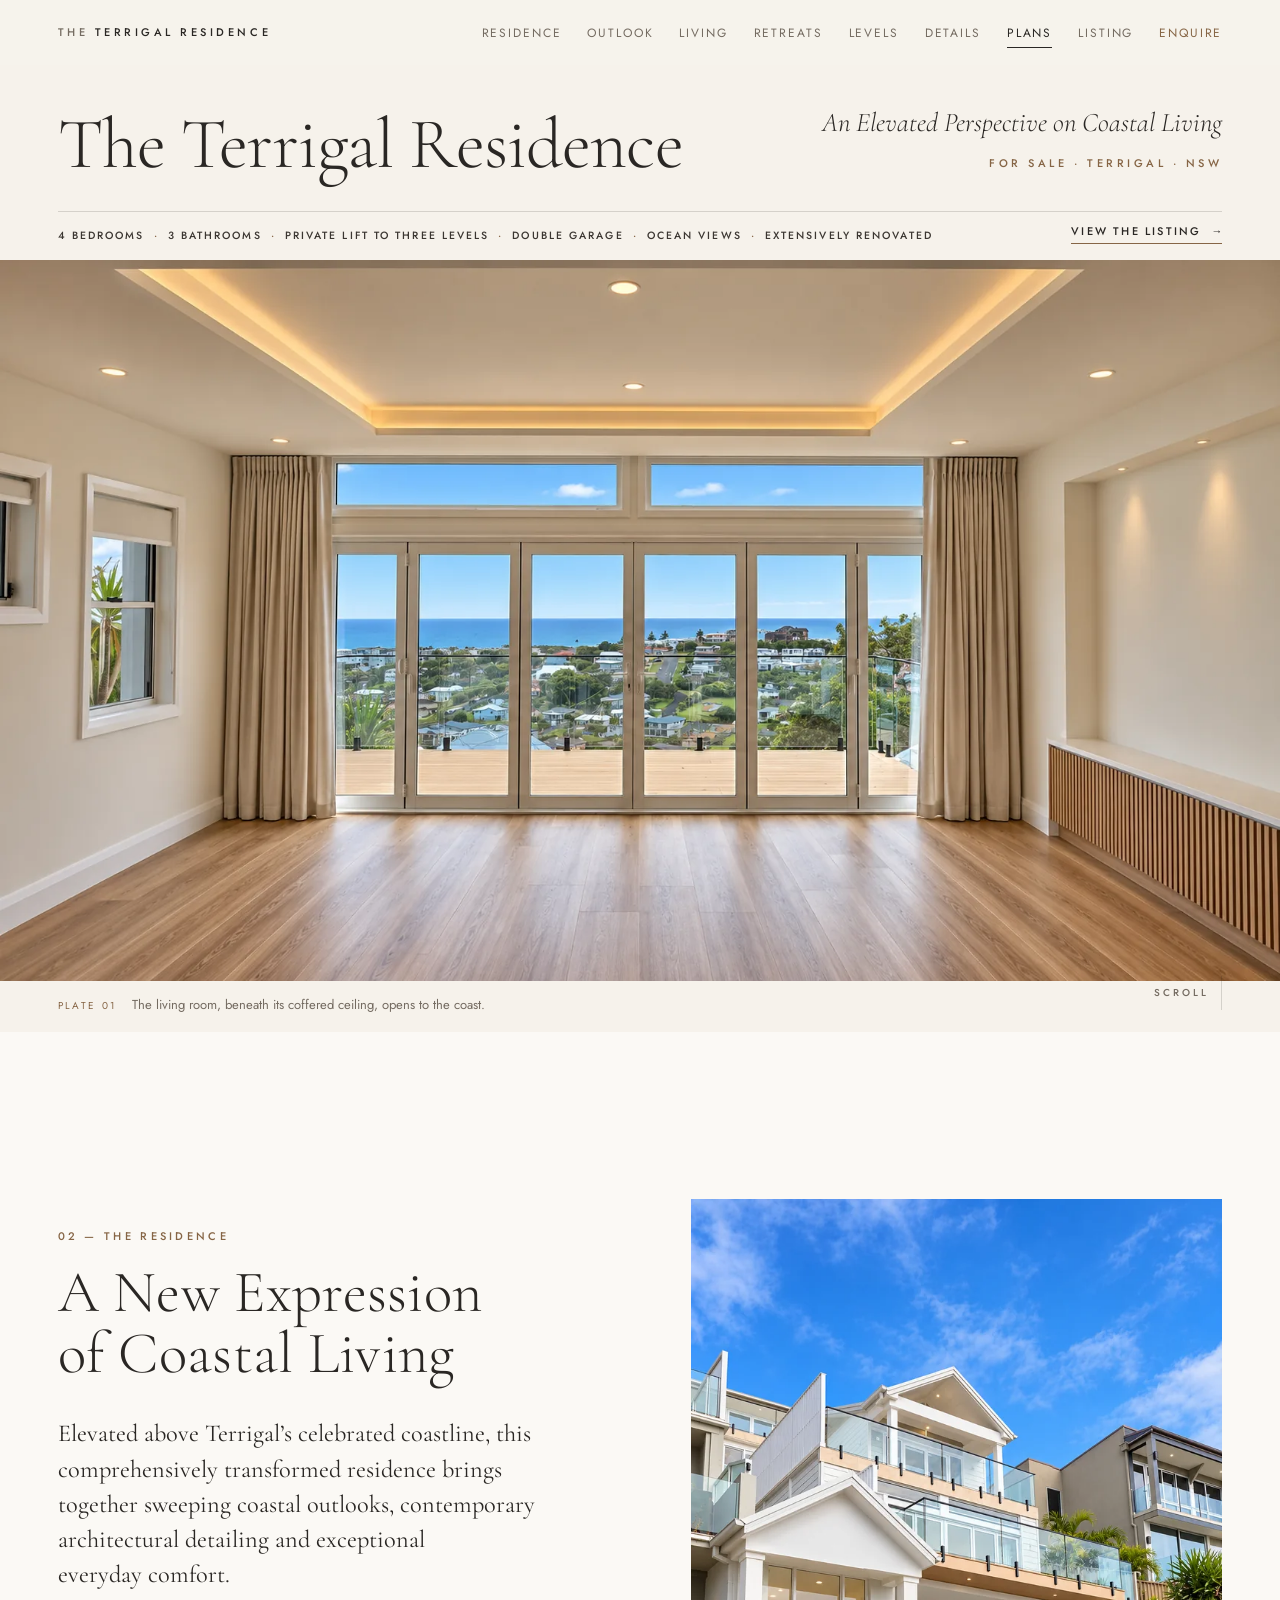
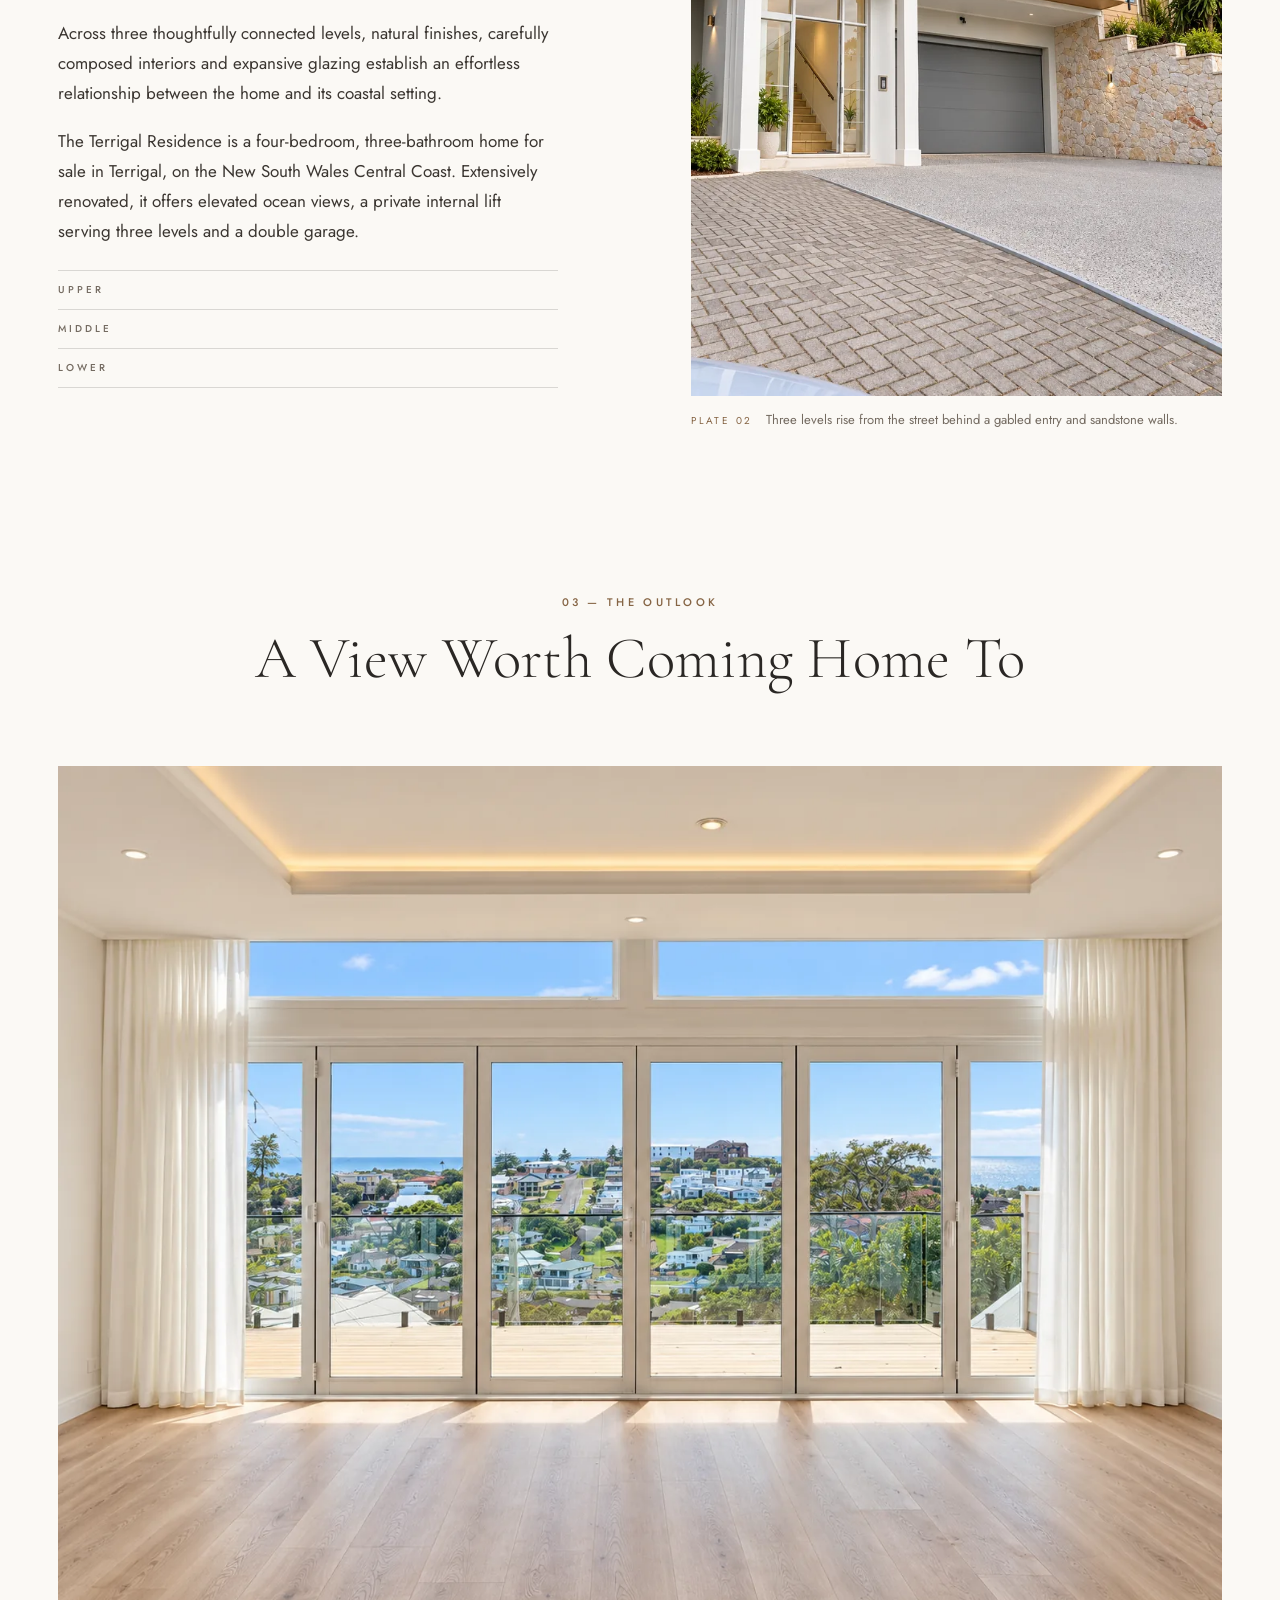
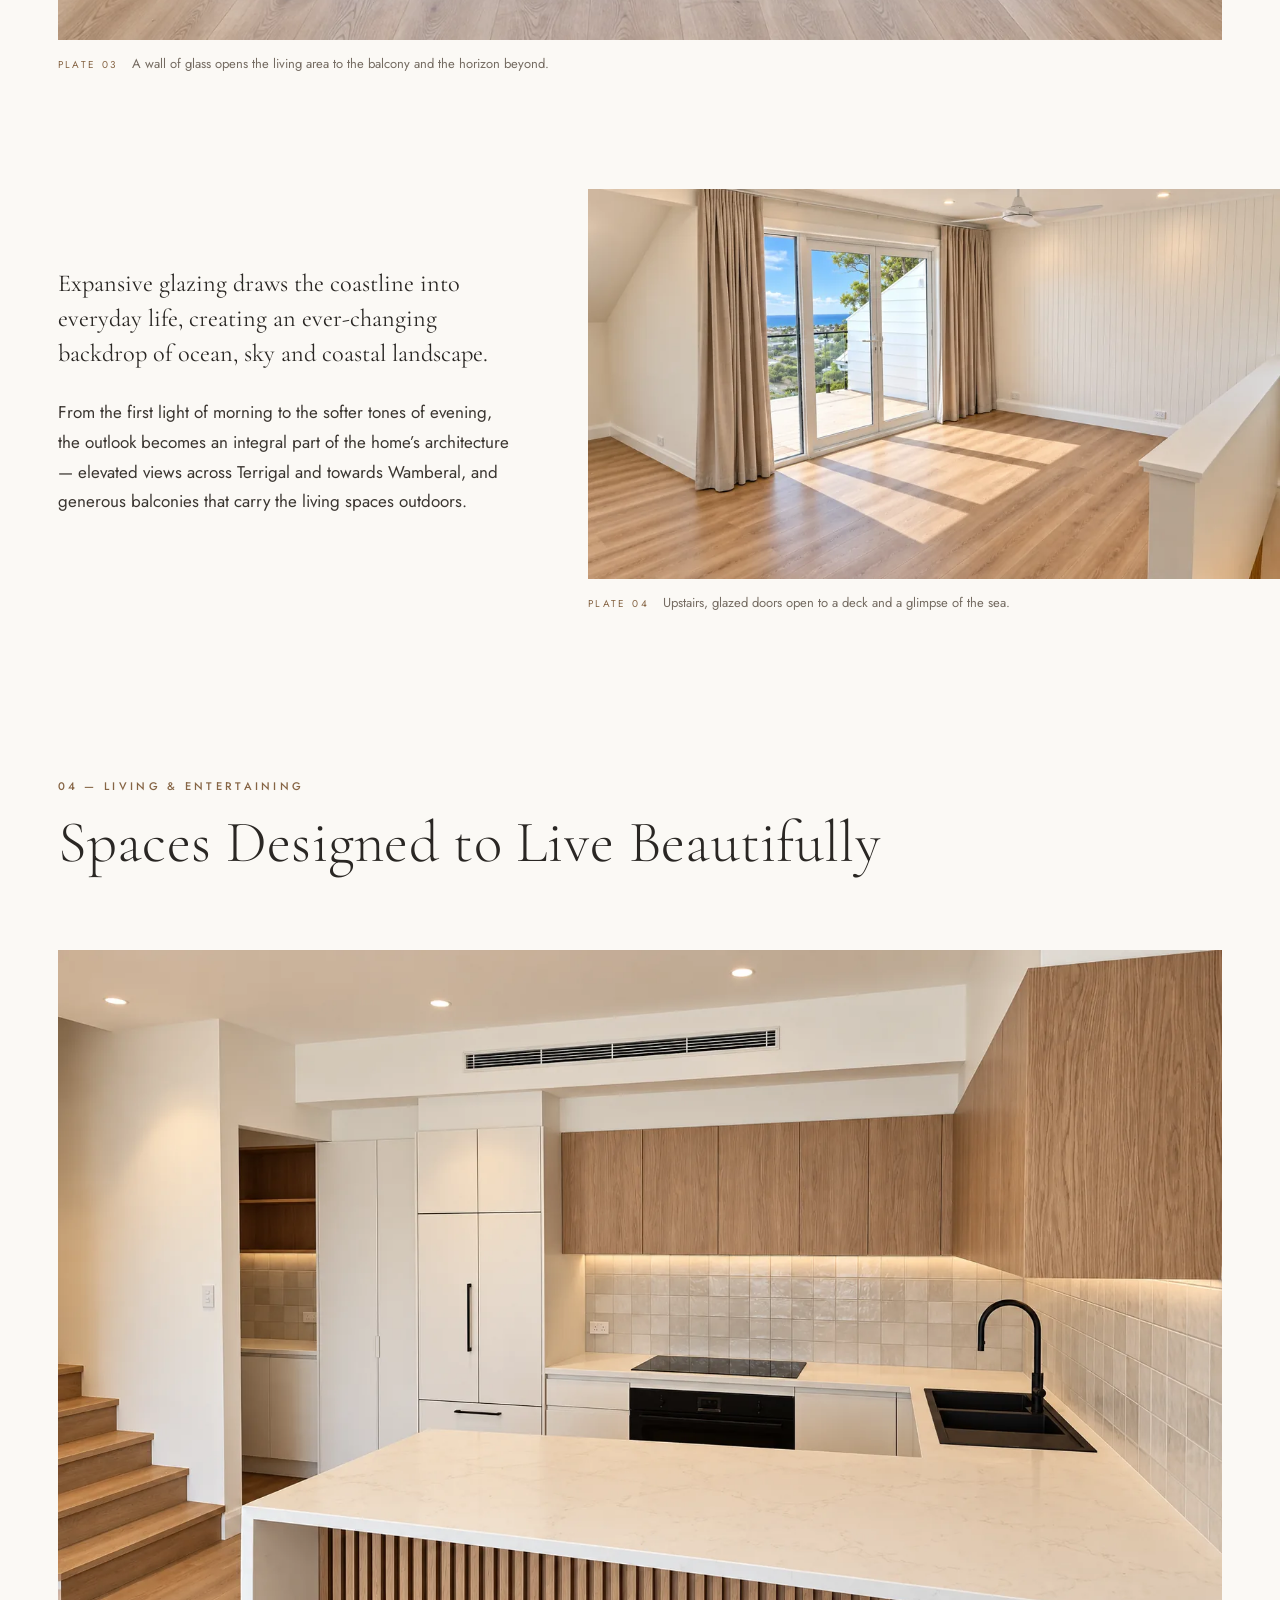
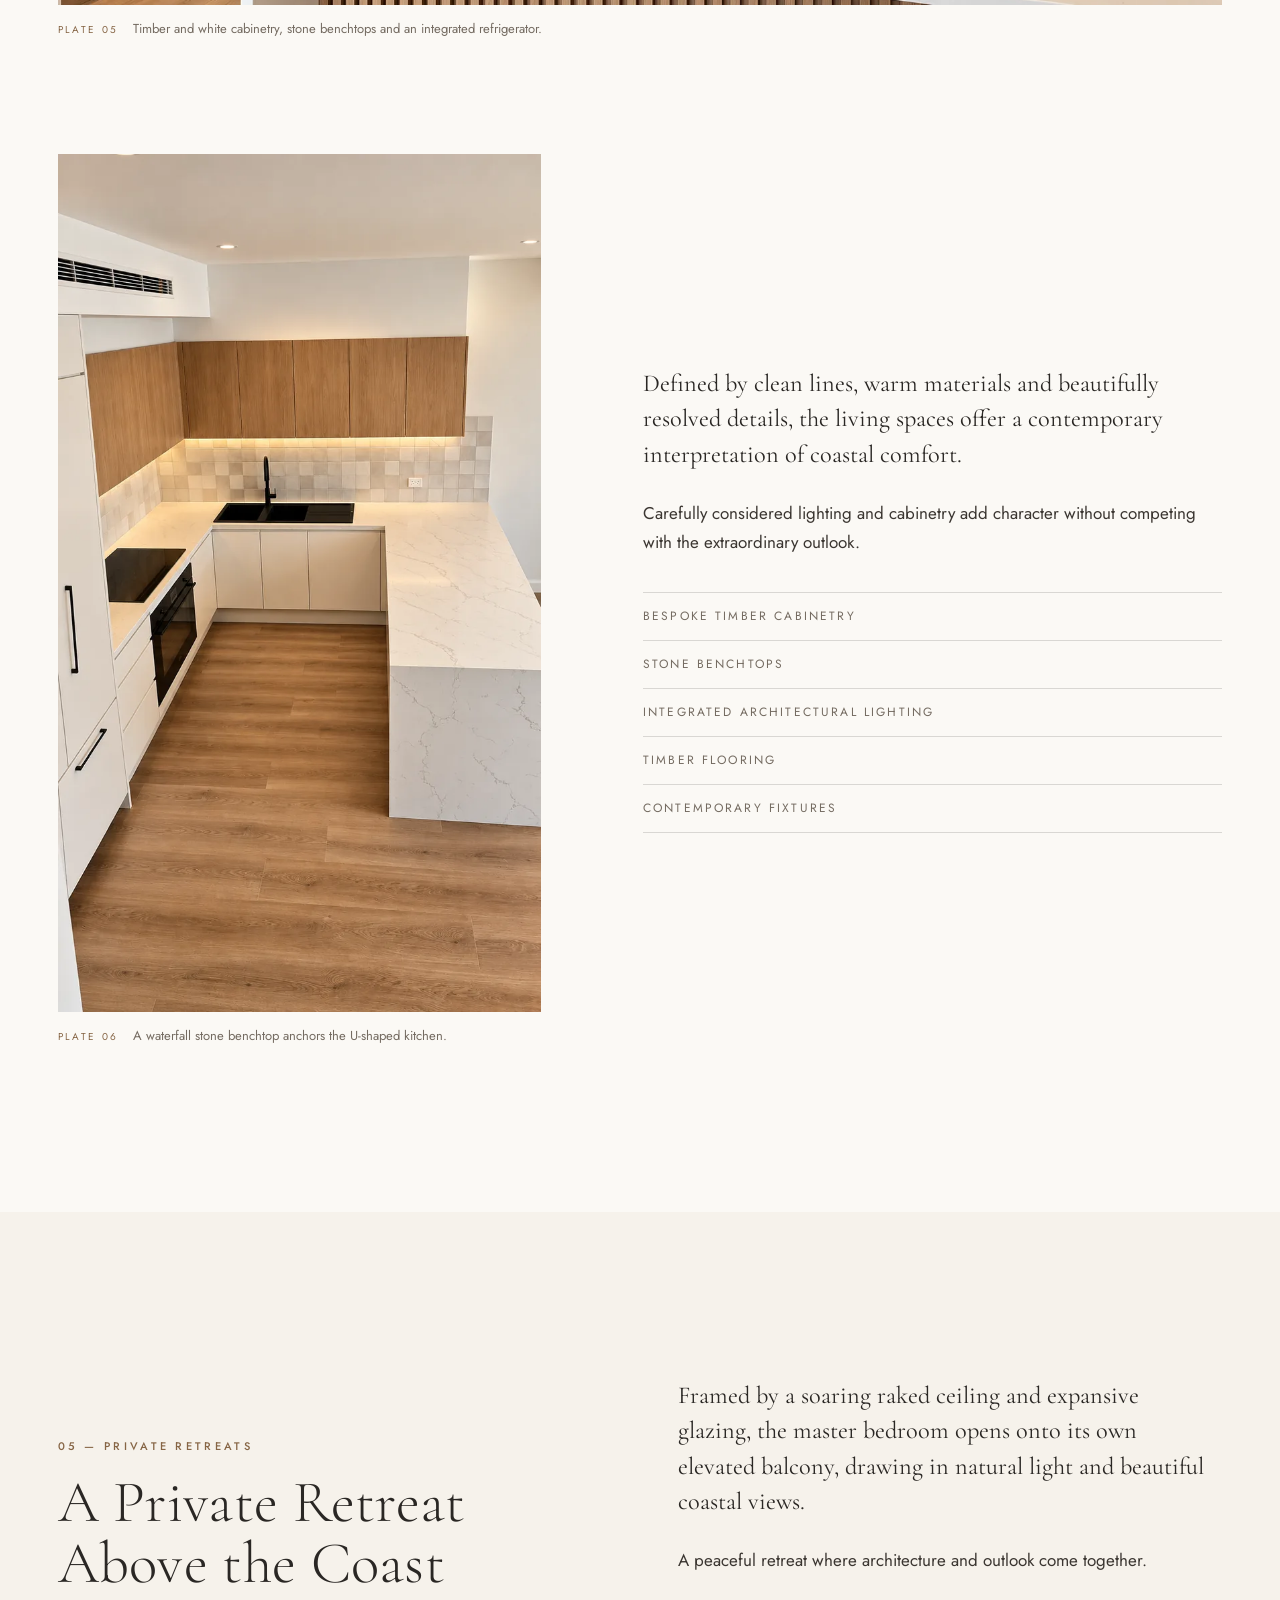
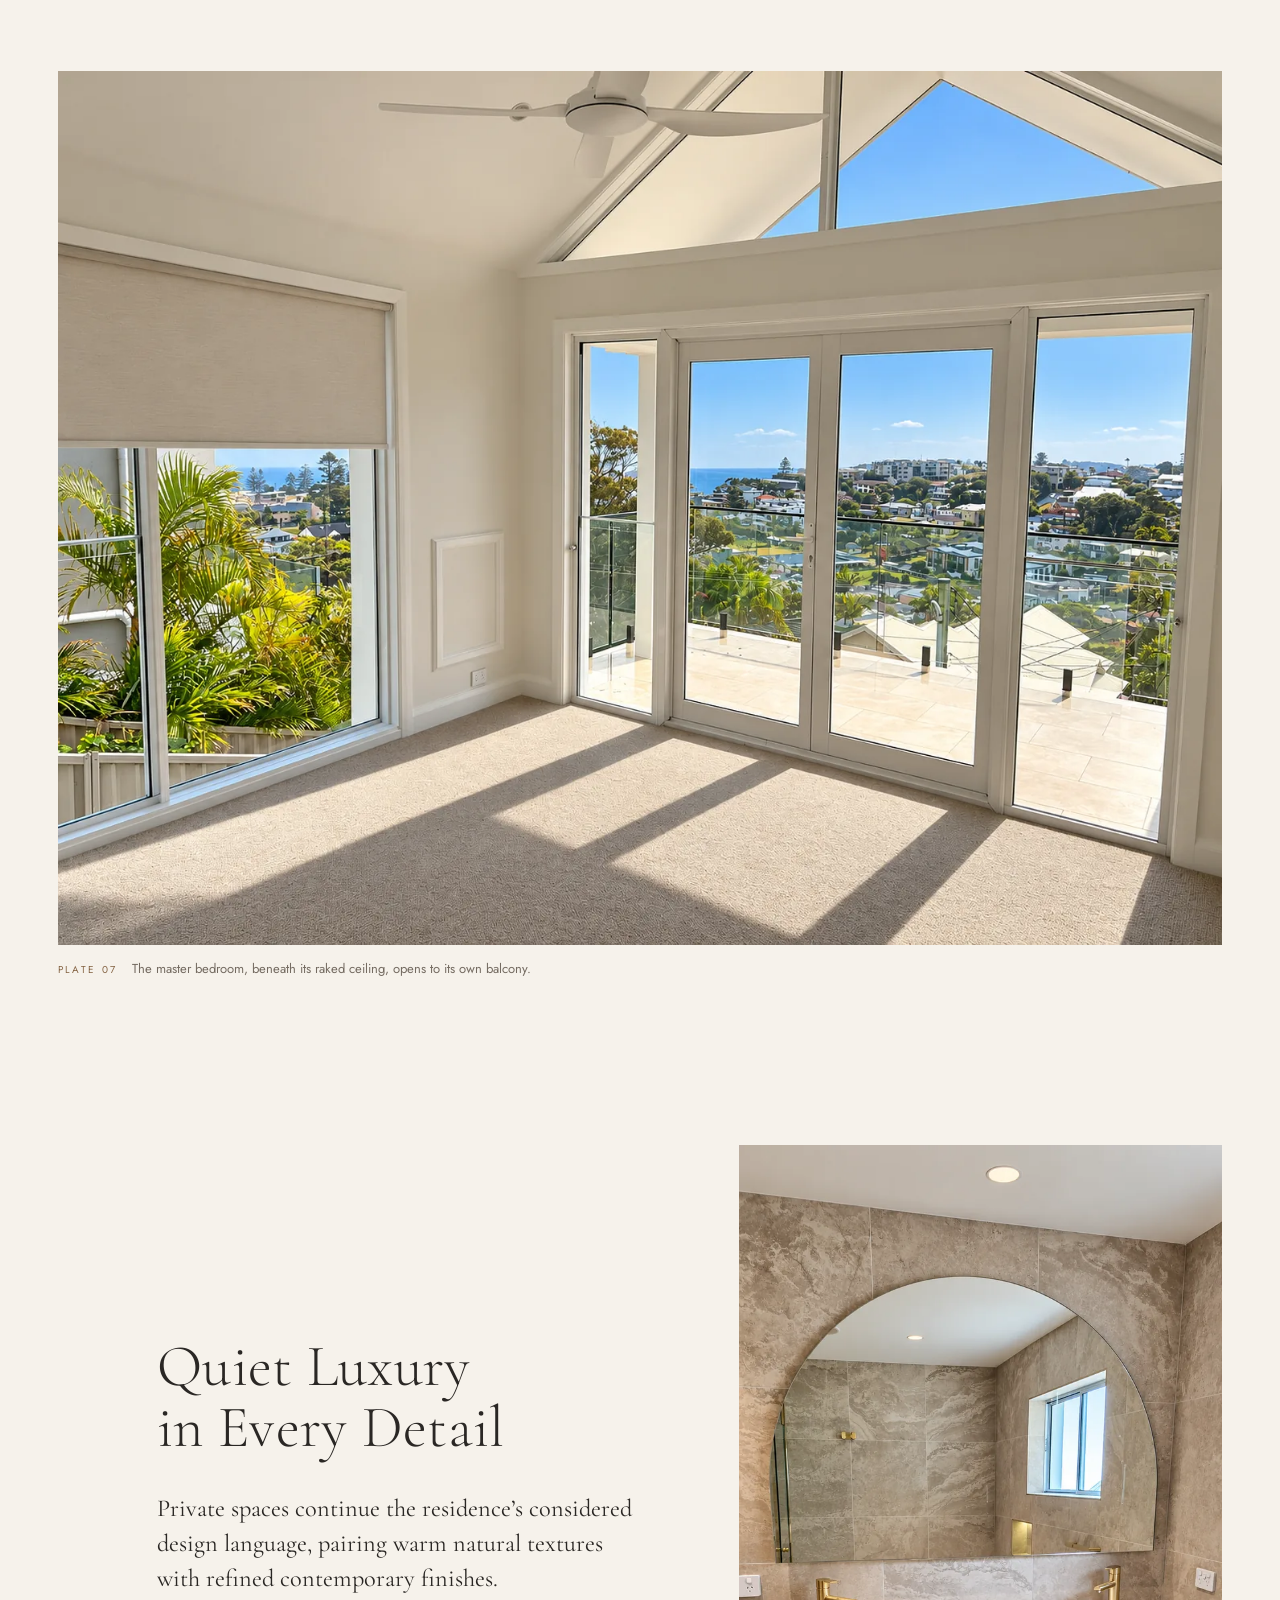
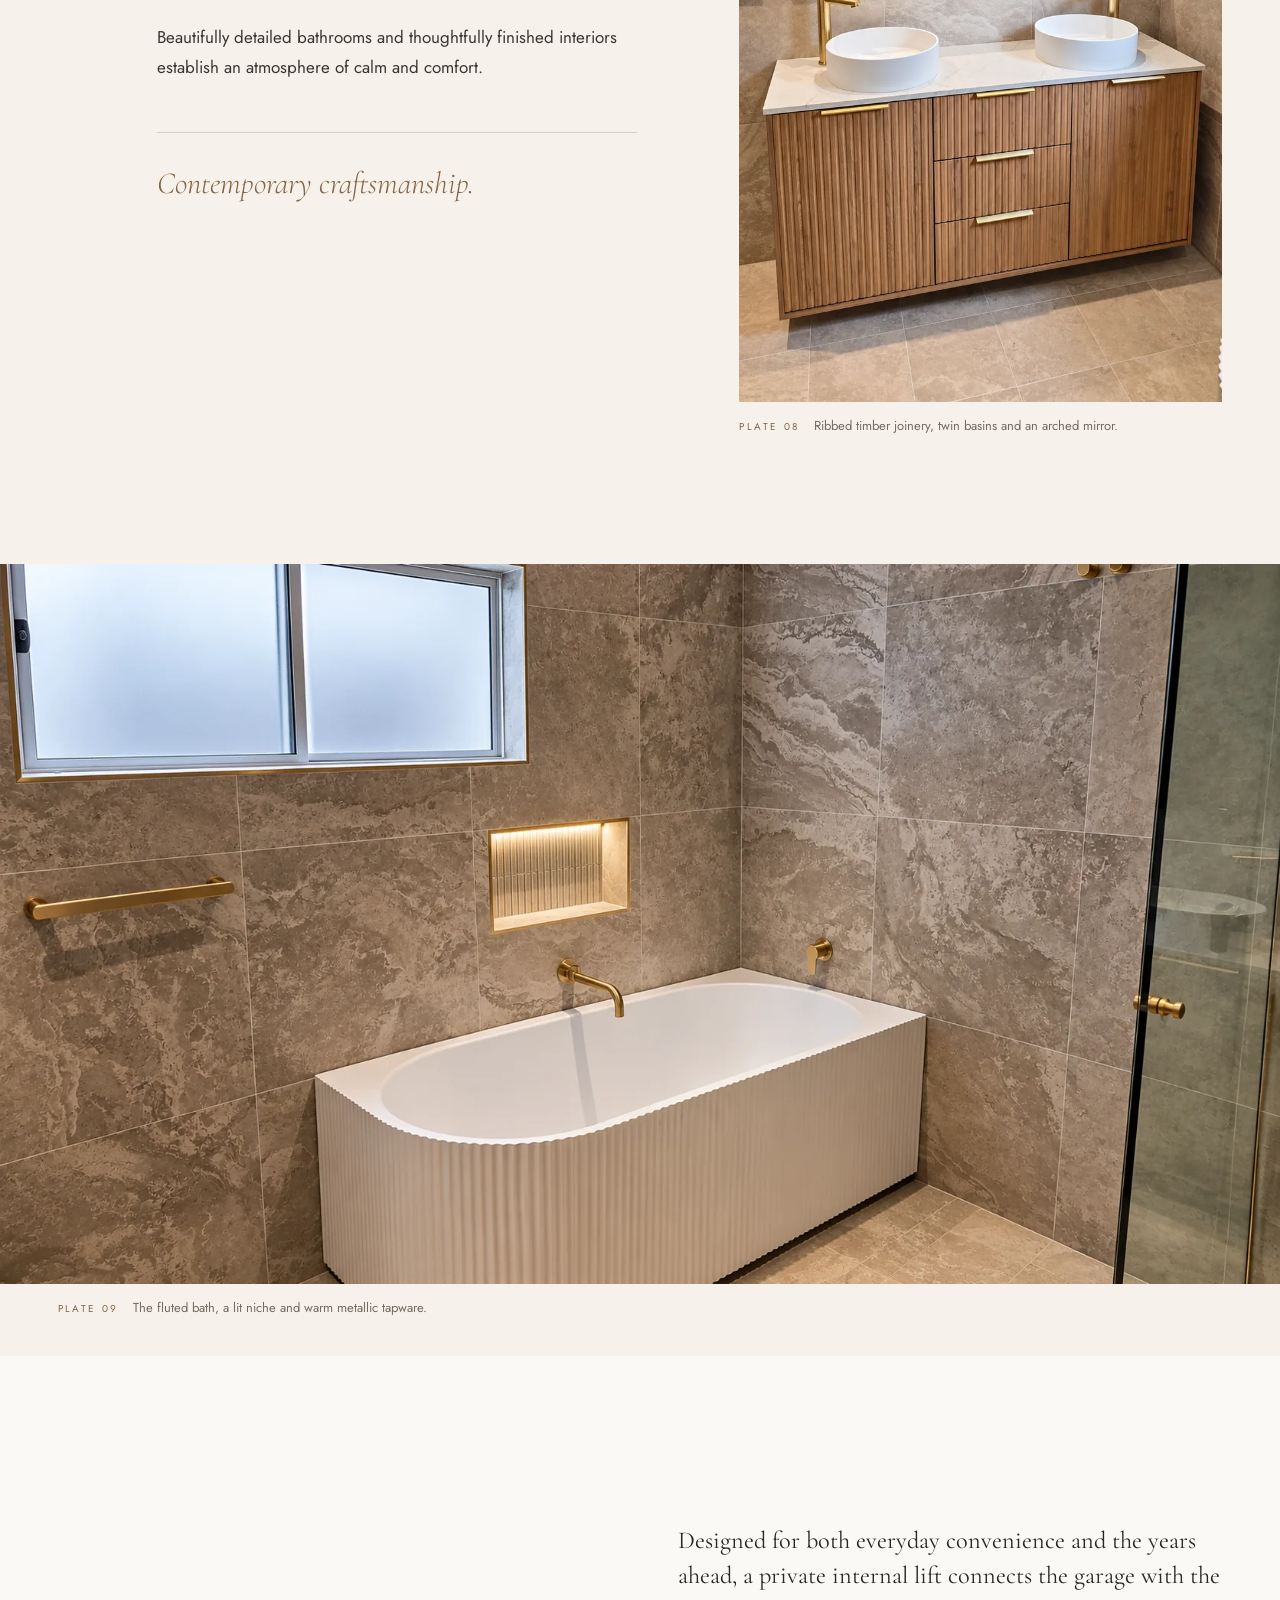
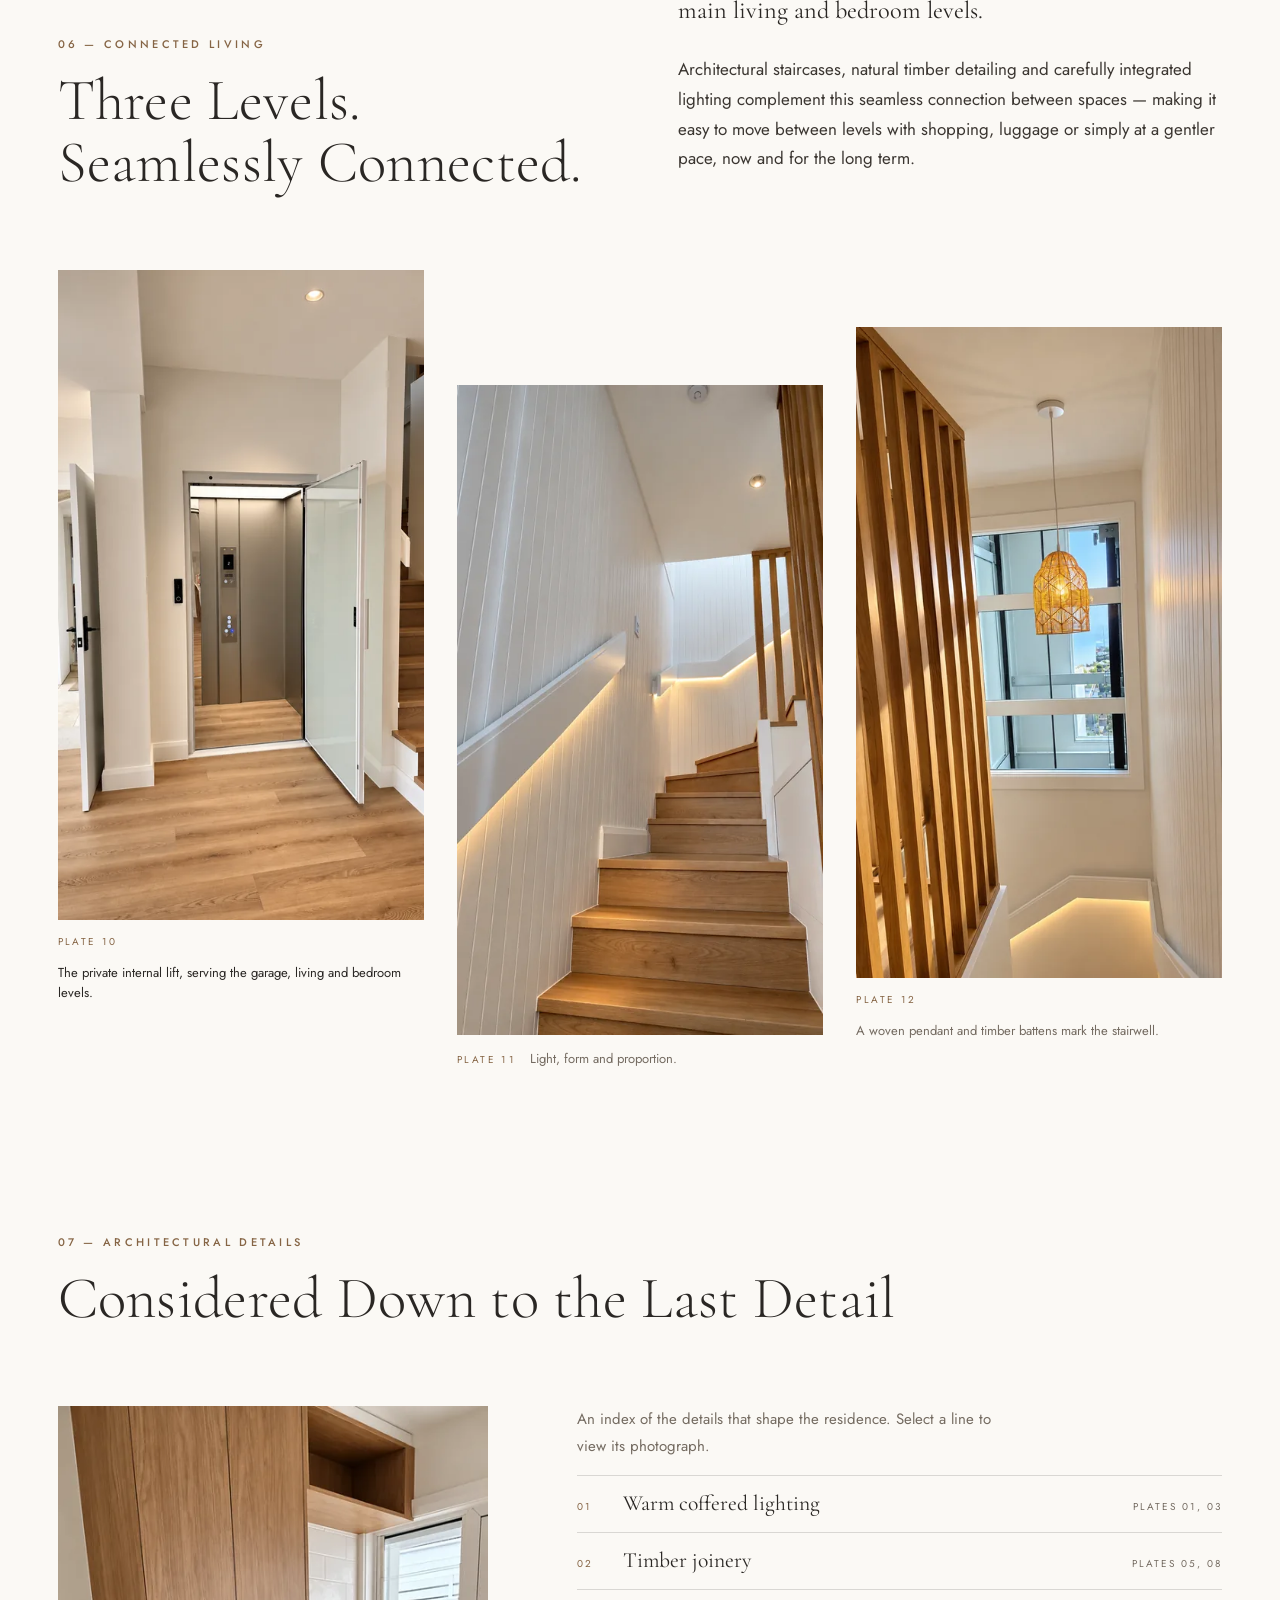
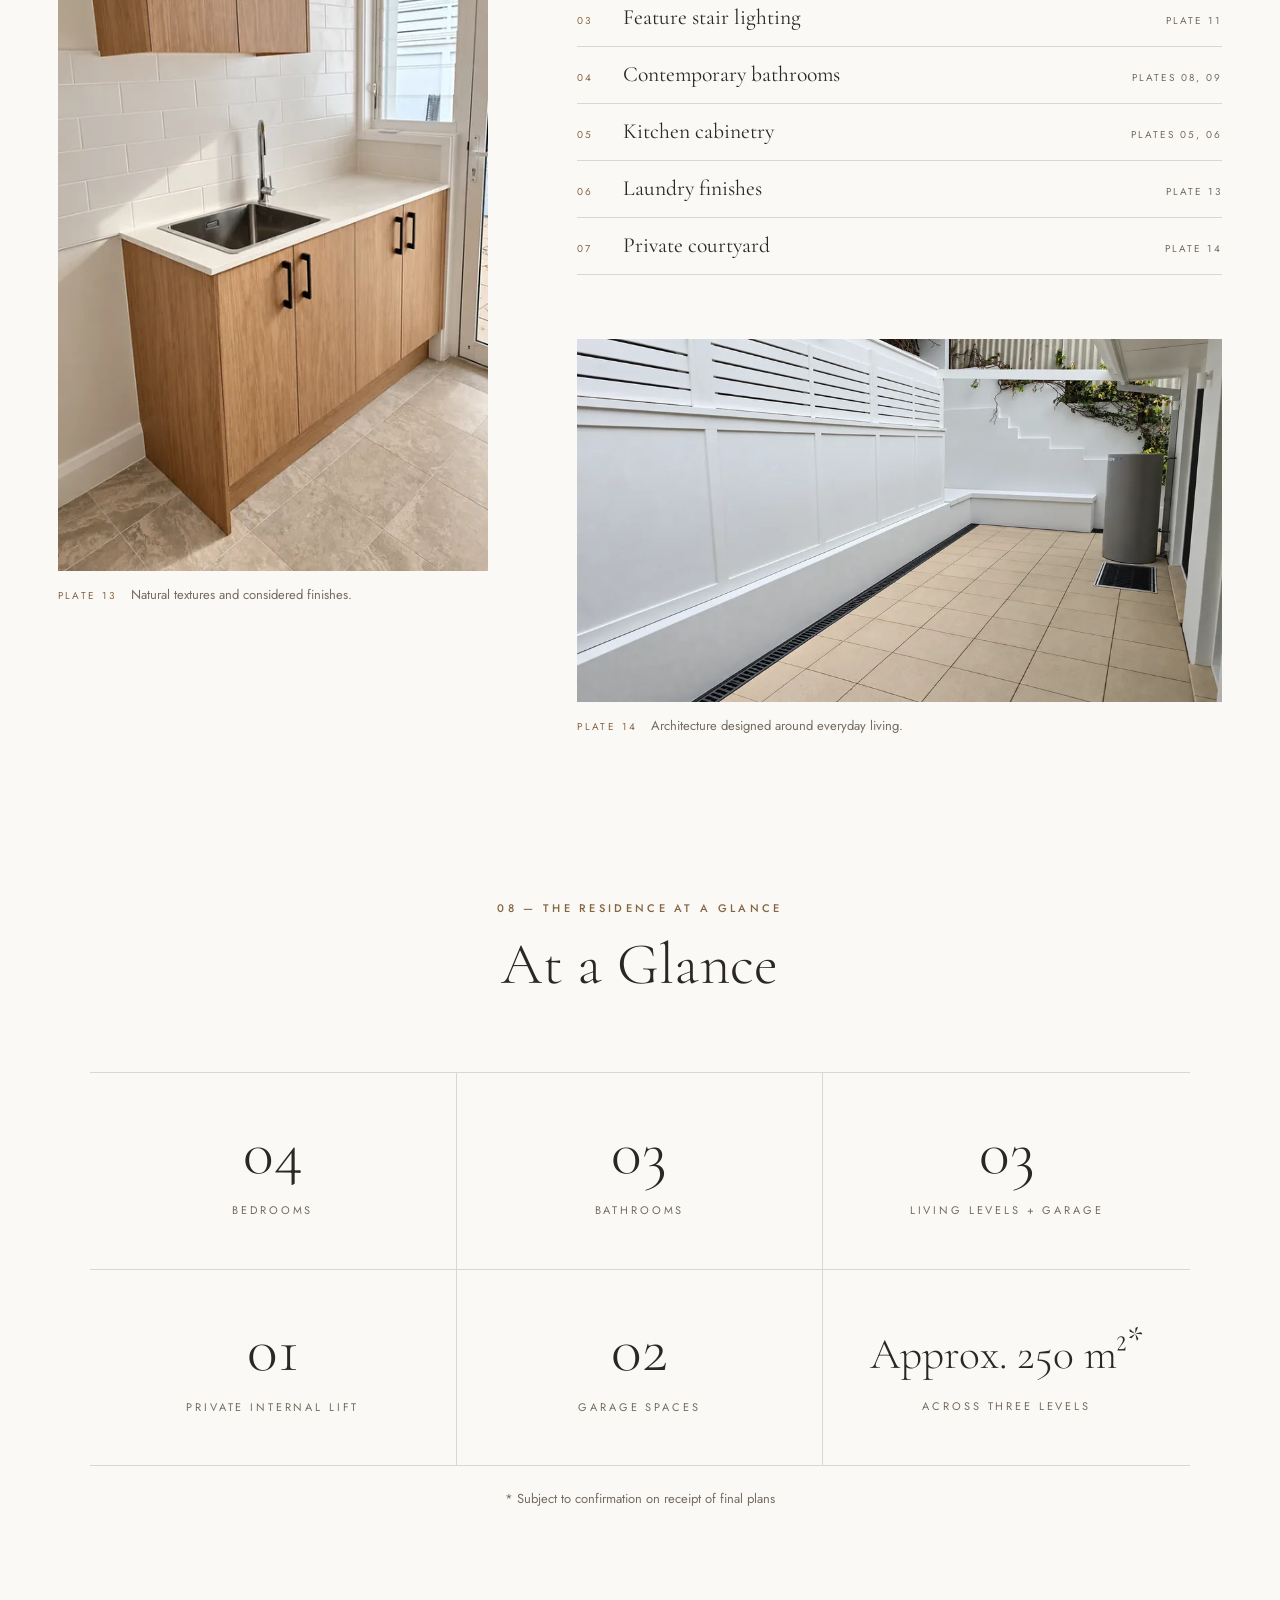
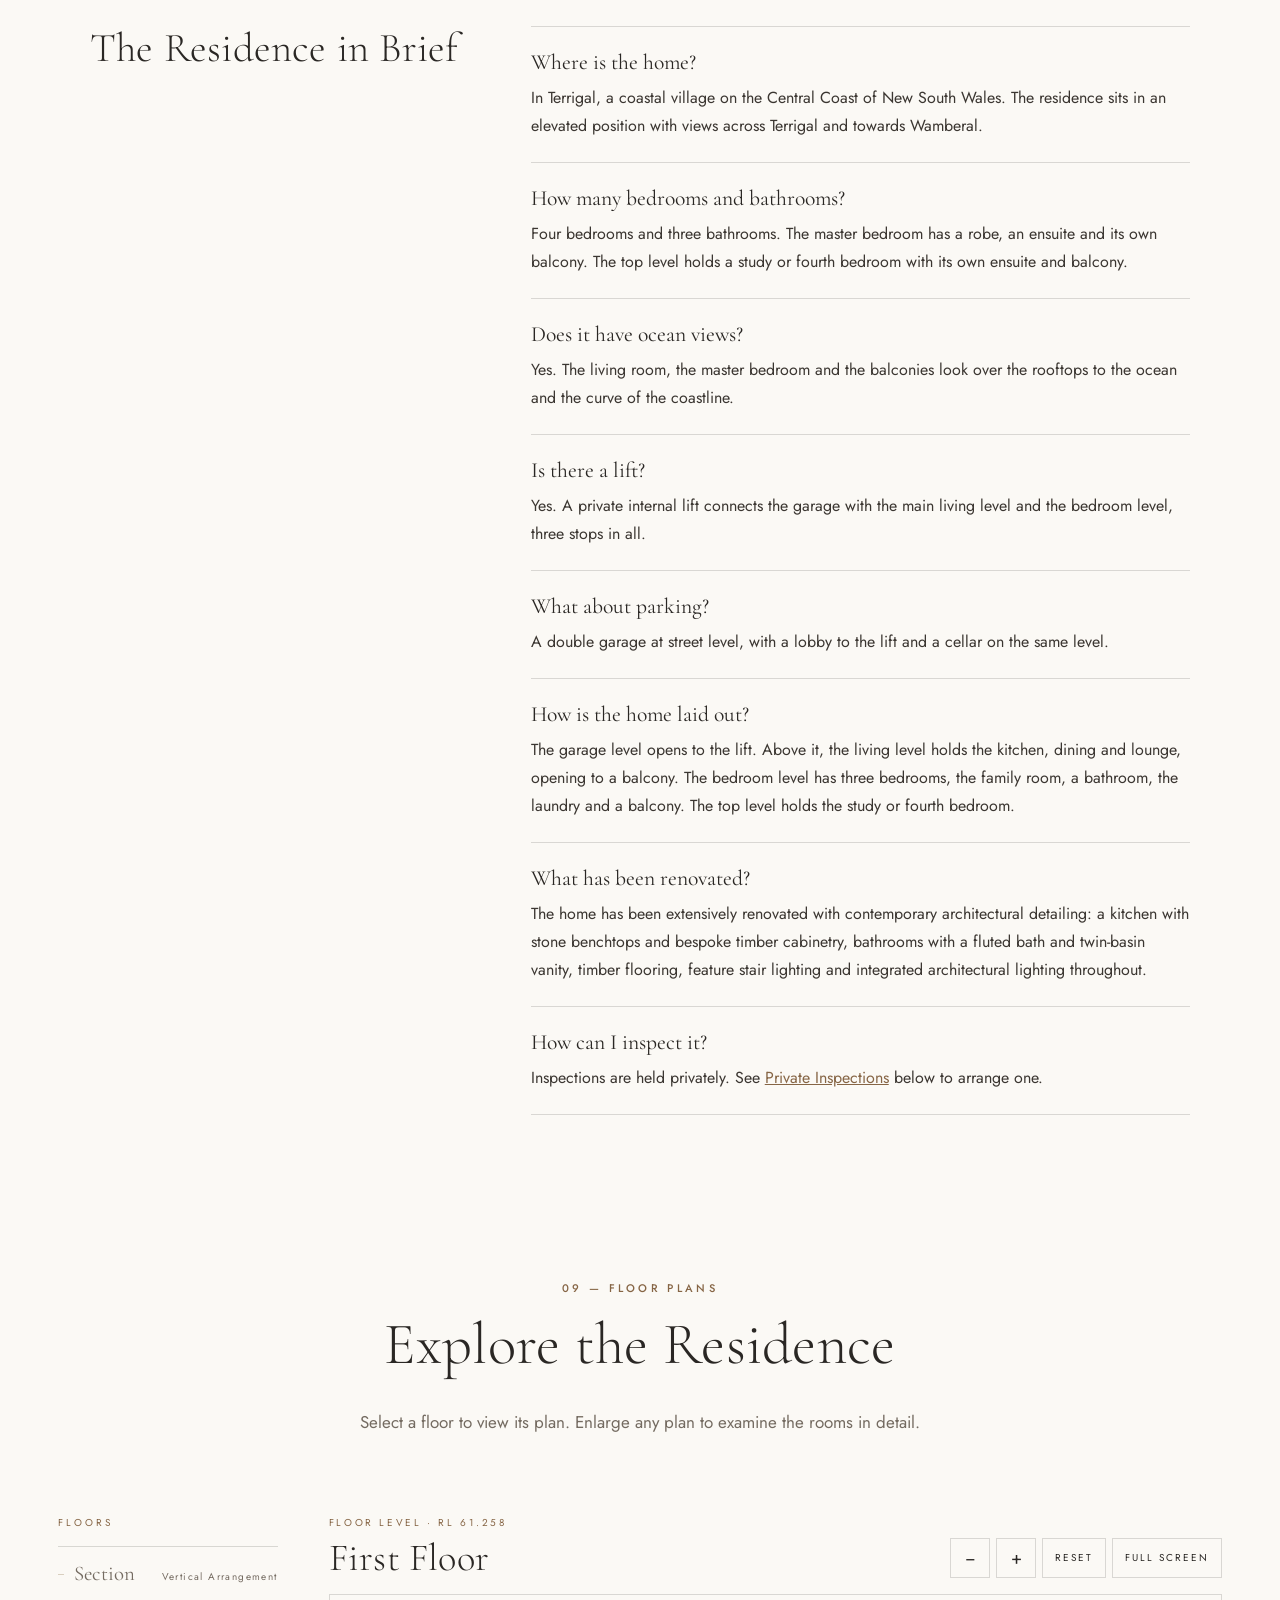
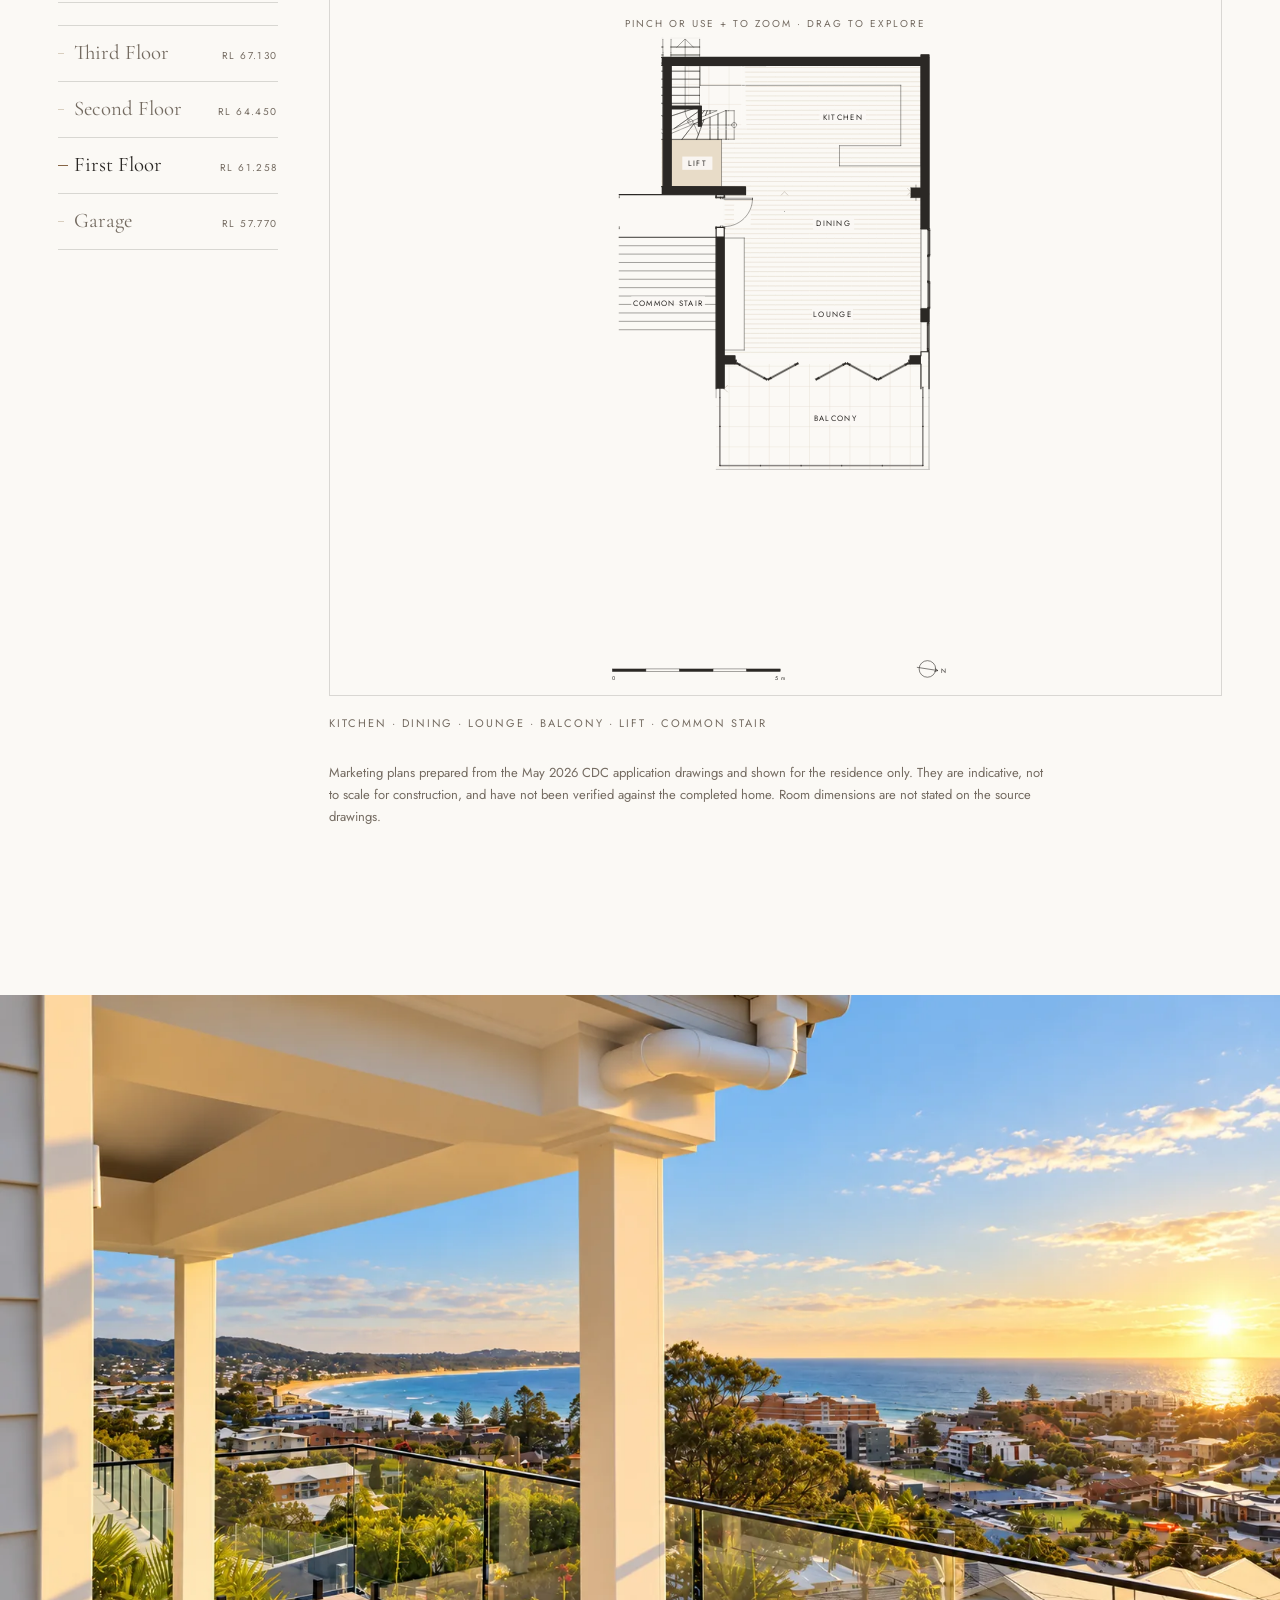
==== commit 8c8e7404: "Hand enquiries to McGrath: agent contact and listing card - Replace the owner's name, phone and emai" ====
--- a/index.html
+++ b/index.html
@@ -111,7 +111,7 @@
     ]
   }
   </script>
-  <!-- Settings, then the Google tag (Google Ads AW-10939426204). tracking.js installs the standard
+  <!-- Settings, then the Google tag (Google Ads AW-10939426204 + GA4 G-EKYEZEPNP2). tracking.js installs the standard
        gtag.js snippet with consent defaults and the visitor opt-out, once per page. -->
   <script src="assets/js/site-config.js" defer></script>
   <script src="assets/js/tracking.js" defer></script>
@@ -134,6 +134,7 @@
           <li><a href="#connected">Levels</a></li>
           <li><a href="#details">Details</a></li>
           <li><a href="#plans">Plans</a></li>
+          <li><a href="#listing">Listing</a></li>
           <li><a class="nav__enquire" href="#inspections">Enquire</a></li>
         </ul>
       </nav>
@@ -153,7 +154,8 @@
         <li><a href="#glance"><span>08</span>At a Glance</a></li>
         <li><a href="#plans"><span>09</span>Floor Plans</a></li>
         <li><a href="#lifestyle"><span>10</span>The Terrigal Lifestyle</a></li>
-        <li><a href="#inspections"><span>11</span>Private Inspections</a></li>
+        <li><a href="#listing"><span>11</span>The Listing</a></li>
+        <li><a href="#inspections"><span>12</span>Private Inspections</a></li>
       </ol>
     </nav>
   </div>
@@ -180,7 +182,7 @@
           <li>Ocean Views</li>
           <li>Extensively Renovated</li>
         </ul>
-        <a class="keyfacts__cta" href="#enquiry">Arrange a Private Inspection</a>
+        <a class="keyfacts__cta" href="#listing">View the Listing</a>
       </div>
 
       <figure class="plate plate--hero">
@@ -555,7 +557,34 @@
       </div>
     </section>
 
-    <!-- ============ 11 PRIVATE INSPECTIONS ============ -->
+    <!-- ============ 11 THE LISTING ============
+         A click-through card to McGrath's listing, opening in a new tab so visitors keep this site open.
+         If the listing address changes, update the href below, plus `listingUrl` in
+         assets/js/site-config.js, the contact card further down and thank-you/index.html. -->
+    <section class="section listing" id="listing" aria-labelledby="h-listing">
+      <header class="section-head section-head--center reveal">
+        <p class="eyebrow">11 — The Listing</p>
+        <h2 id="h-listing">Listed with McGrath Terrigal</h2>
+        <p class="section-head__sub">See the full listing on McGrath’s website, with the price guide, contract of sale and inspection bookings.</p>
+      </header>
+      <a class="listing-card reveal" href="https://www.mcgrath.com.au/property/2-55-kurrawyba-avenue-terrigal-nsw-2260-15P81341"
+         target="_blank" rel="noopener" data-listing>
+        <span class="listing-card__img">
+          <img src="assets/img/photos/terrigal-balcony-sunrise-ocean-view-960.webp"
+               srcset="assets/img/photos/terrigal-balcony-sunrise-ocean-view-480.webp 480w, assets/img/photos/terrigal-balcony-sunrise-ocean-view-720.webp 720w, assets/img/photos/terrigal-balcony-sunrise-ocean-view-960.webp 960w"
+               sizes="(min-width: 900px) 55vw, 100vw" width="1672" height="941" loading="lazy" decoding="async" alt="">
+        </span>
+        <span class="listing-card__body">
+          <span class="listing-card__agency">McGrath Terrigal</span>
+          <span class="listing-card__title">The Terrigal Residence</span>
+          <span class="listing-card__facts">4 Bedrooms · 3 Bathrooms · Private Lift · Double Garage</span>
+          <span class="listing-card__agent">Selling agent: Andrew McBride · 0422 618 100</span>
+          <span class="listing-card__cta">View the Listing on mcgrath.com.au <span aria-hidden="true">↗</span><span class="visually-hidden"> (opens in a new tab)</span></span>
+        </span>
+      </a>
+    </section>
+
+    <!-- ============ 12 PRIVATE INSPECTIONS ============ -->
     <section class="inspections" id="inspections" aria-labelledby="h-inspections">
       <figure class="plate plate--portrait inspections__plate">
         <button class="plate__btn" type="button" data-plate>
@@ -567,21 +596,19 @@
         <figcaption><span class="plate__no">Plate 16</span>The double garage beneath three levels of balconies.</figcaption>
       </figure>
       <div class="inspections__text">
-        <p class="eyebrow">11 — Private Inspections</p>
+        <p class="eyebrow">12 — Private Inspections</p>
         <h2 id="h-inspections">Experience The Terrigal Residence</h2>
-        <p class="lede">Discover the architecture, craftsmanship and coastal outlook that define this exceptional residence. Contact Gavin Yates to arrange a private inspection or request further information.</p>
-
-        <!-- Owner's contact details. If they change, also update `contact` in assets/js/site-config.js
-             and thank-you/index.html. -->
+        <p class="lede">Discover the architecture, craftsmanship and coastal outlook that define this exceptional residence. View the full listing, or contact Andrew McBride of McGrath to arrange a private inspection or request further information.</p>
+
+        <!-- Selling agent's contact details. If they change, also update `contact` and `listingUrl`
+             in assets/js/site-config.js, thank-you/index.html and privacy.html. -->
         <div class="contact-card" id="contact">
-          <p class="contact-card__label">Enquiries</p>
-          <p class="contact-card__name">Gavin Yates</p>
+          <p class="contact-card__label">Selling Agent · McGrath</p>
+          <p class="contact-card__name">Andrew McBride</p>
           <div class="contact-actions">
-            <a class="btn btn--primary contact-actions__call" href="tel:+61417687697">
-              <span class="btn__stack"><span>Call Gavin</span><span class="btn__detail">0417 687 697</span></span>
-            </a>
-            <a class="btn" href="mailto:gavin@steinbok.com.au?subject=The%20Terrigal%20Residence">
-              <span class="btn__stack"><span>Email Gavin</span><span class="btn__detail">gavin@steinbok.com.au</span></span>
+            <a class="btn btn--primary" href="https://www.mcgrath.com.au/property/2-55-kurrawyba-avenue-terrigal-nsw-2260-15P81341" target="_blank" rel="noopener" data-listing>View the Listing</a>
+            <a class="btn contact-actions__call" href="tel:+61422618100">
+              <span class="btn__stack"><span>Call Andrew</span><span class="btn__detail">0422 618 100</span></span>
             </a>
             <a class="btn" href="#enquiry">Request a Private Inspection</a>
           </div>
--- a/assets/css/style.css
+++ b/assets/css/style.css
@@ -402,7 +402,37 @@
   display: grid; grid-template-columns: 5fr 7fr; gap: clamp(28px, 6vw, 100px); align-items: start;
 }
 
-/* 11 Inspections */
+/* 11 The listing: click-through card to McGrath (opens in a new tab) */
+.listing { padding-bottom: var(--section); }
+.listing-card {
+  display: grid; grid-template-columns: 7fr 5fr; max-width: 1100px; margin: 0 auto;
+  background: var(--ivory); border: 1px solid var(--line); color: var(--ink); text-decoration: none;
+  box-shadow: 0 30px 60px -40px rgba(42, 39, 36, .45);
+  transition: box-shadow .4s var(--ease), transform .4s var(--ease);
+}
+.listing-card:hover { transform: translateY(-3px); box-shadow: 0 40px 70px -40px rgba(42, 39, 36, .55); }
+.listing-card__img { display: block; overflow: hidden; }
+.listing-card__img img { width: 100%; height: 100%; object-fit: cover; transition: transform 1.2s var(--ease); }
+.listing-card:hover .listing-card__img img { transform: scale(1.03); }
+.listing-card__body { display: flex; flex-direction: column; gap: 14px; padding: clamp(28px, 4vw, 56px); }
+.listing-card__agency { font: 500 11px/1.4 var(--sans); letter-spacing: .3em; text-transform: uppercase; color: var(--bronze); }
+.listing-card__title { font: 300 clamp(1.9rem, 3vw, 2.6rem)/1.08 var(--serif); color: var(--charcoal); }
+.listing-card__facts, .listing-card__agent { font-size: 15px; color: var(--muted); }
+.listing-card__cta {
+  margin-top: auto; padding-top: 18px; border-top: 1px solid var(--line);
+  font: 500 12px/1.4 var(--sans); letter-spacing: .2em; text-transform: uppercase; color: var(--charcoal);
+}
+.listing-card:hover .listing-card__cta { color: var(--bronze); }
+@media (max-width: 760px) {
+  .listing-card { grid-template-columns: 1fr; }
+  .listing-card__img img { aspect-ratio: 16 / 10; }
+}
+.visually-hidden {
+  position: absolute; width: 1px; height: 1px; padding: 0; margin: -1px;
+  overflow: hidden; clip: rect(0 0 0 0); white-space: nowrap; border: 0;
+}
+
+/* 12 Inspections */
 .inspections {
   background: var(--charcoal); color: var(--sand);
   display: grid; grid-template-columns: 1fr 1fr; align-items: center;
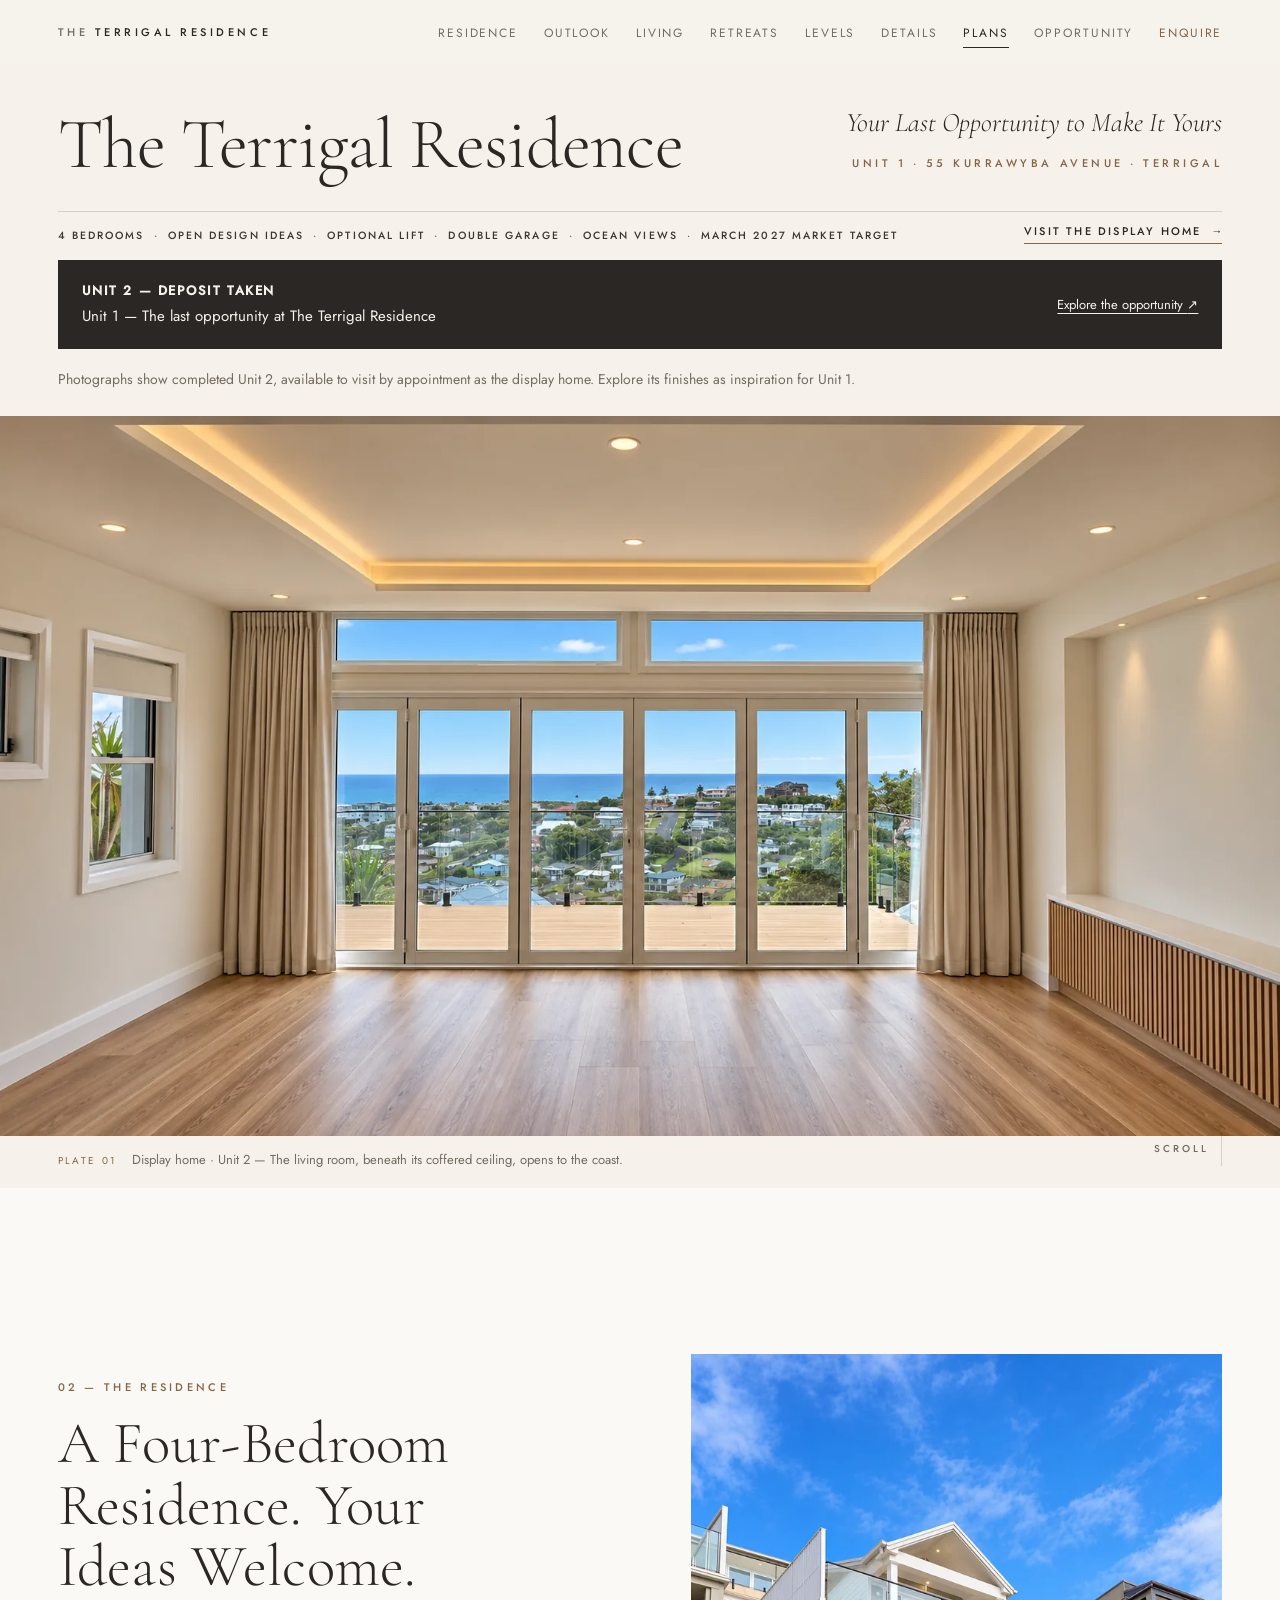
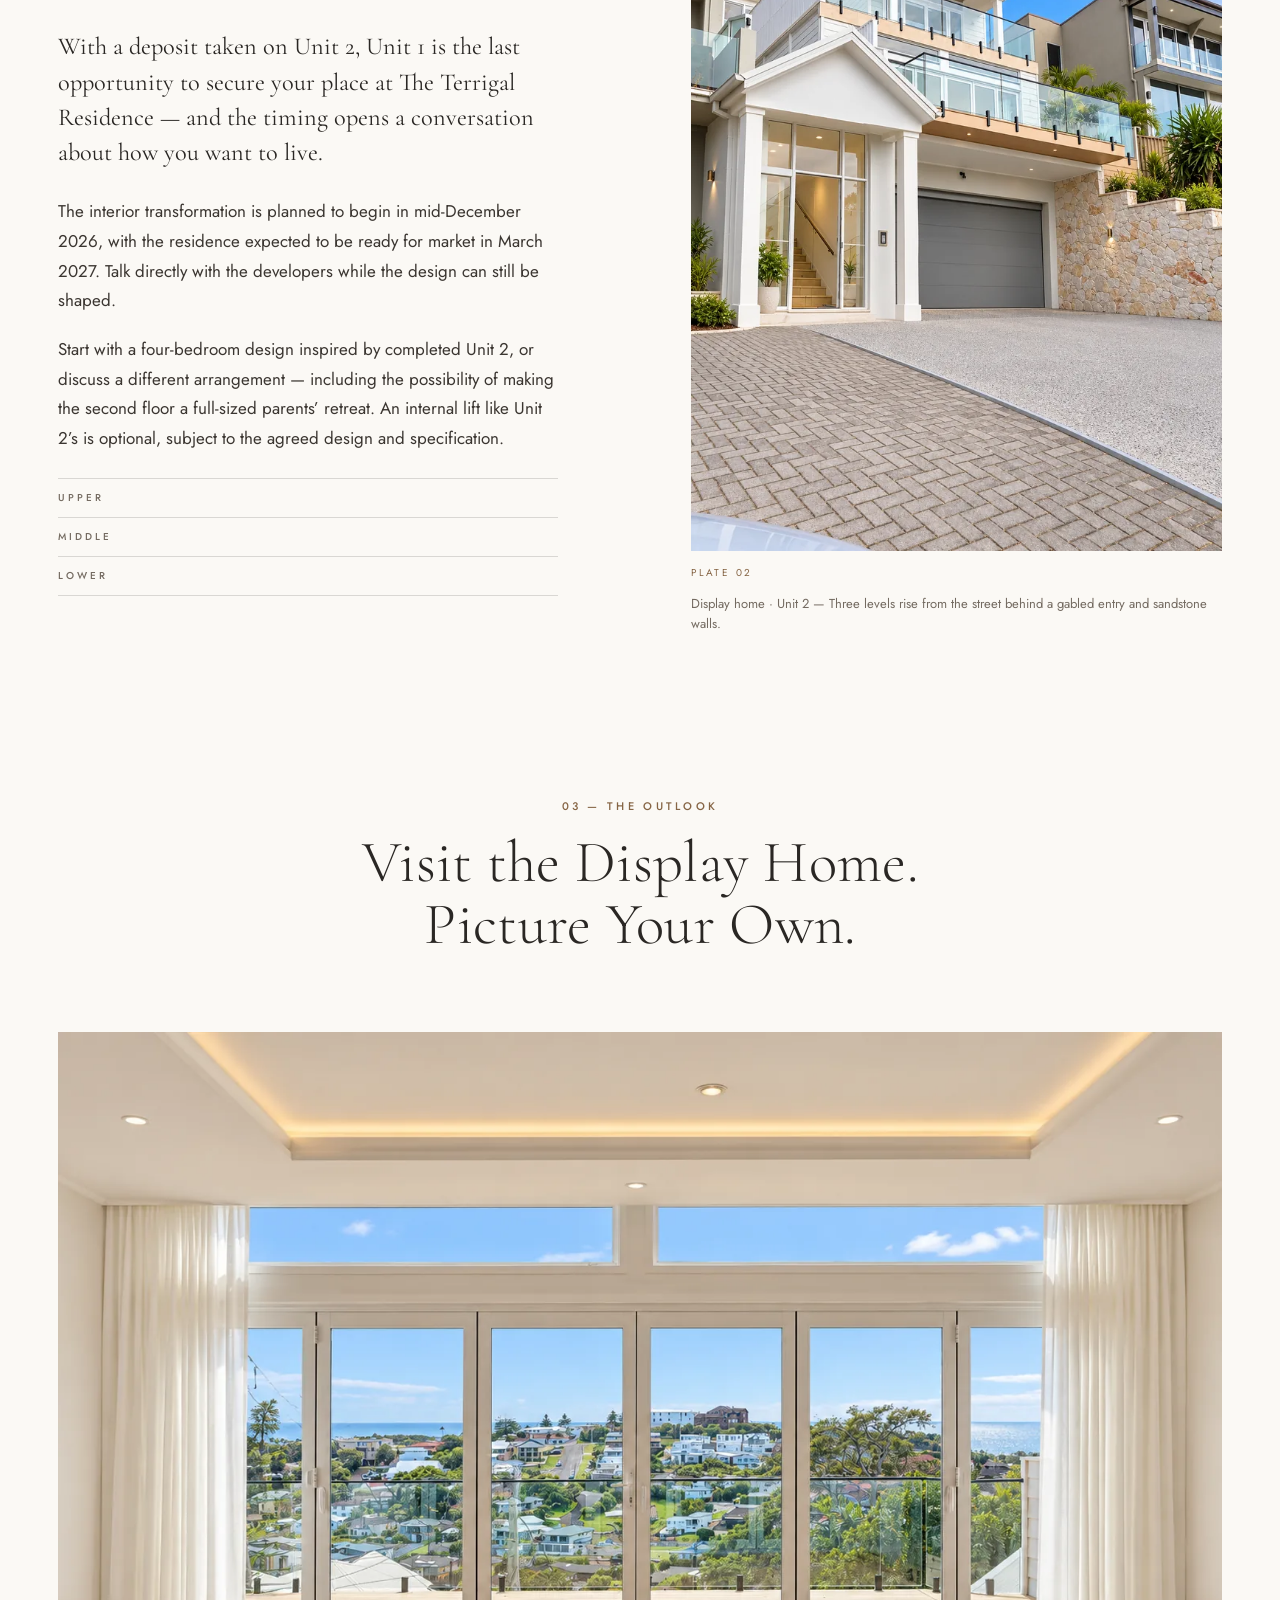
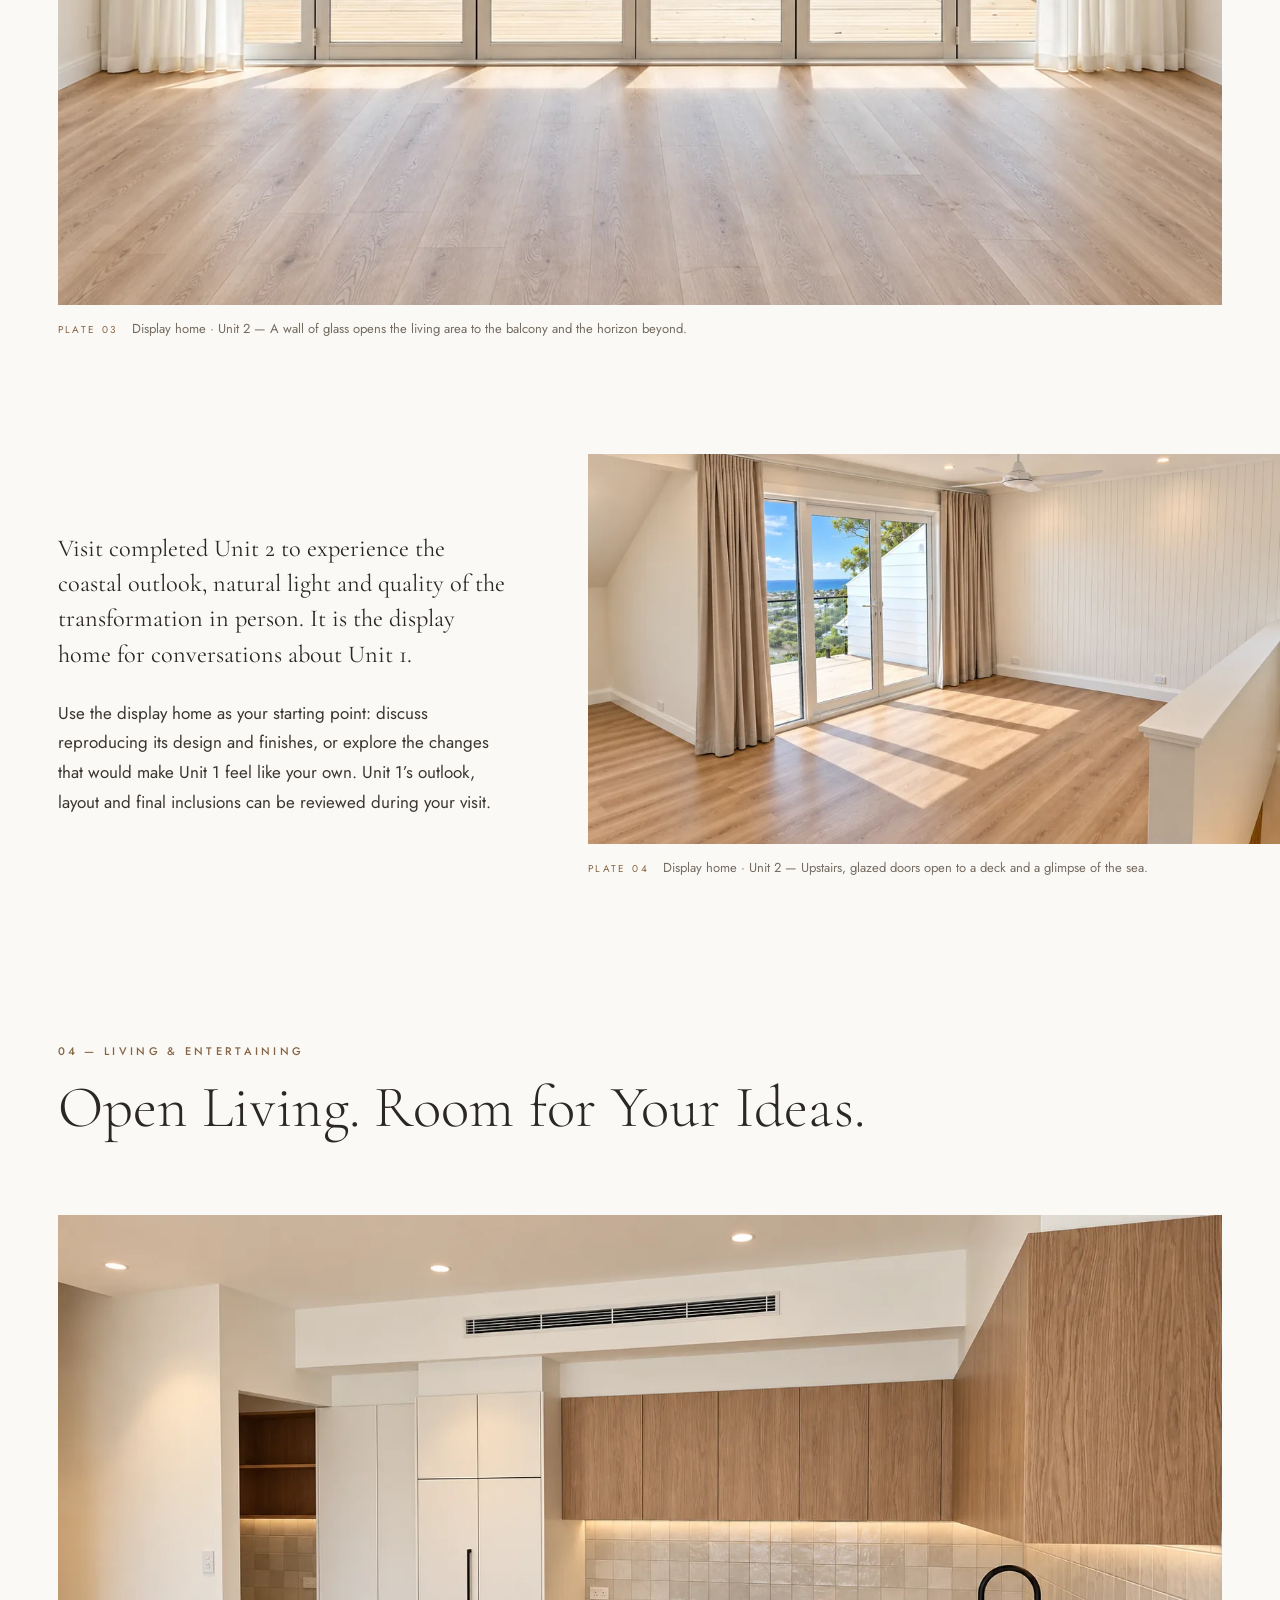
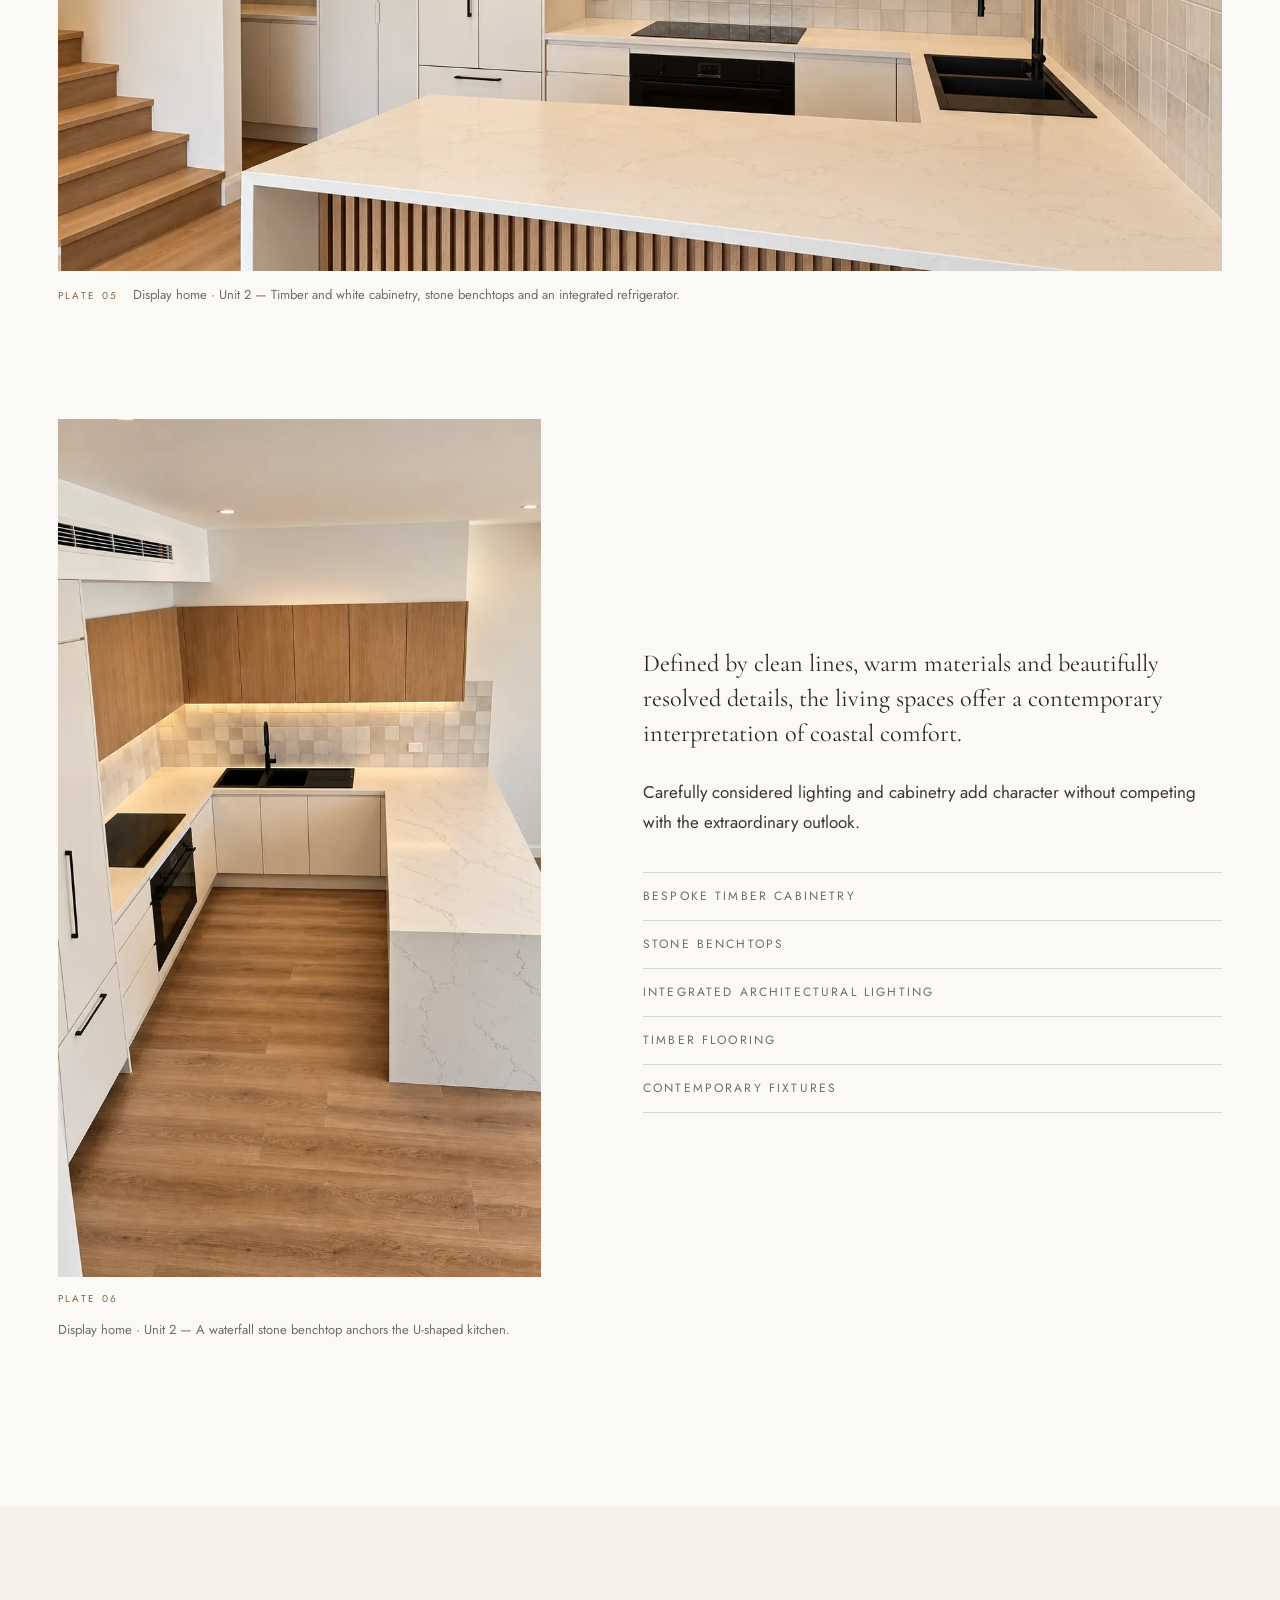
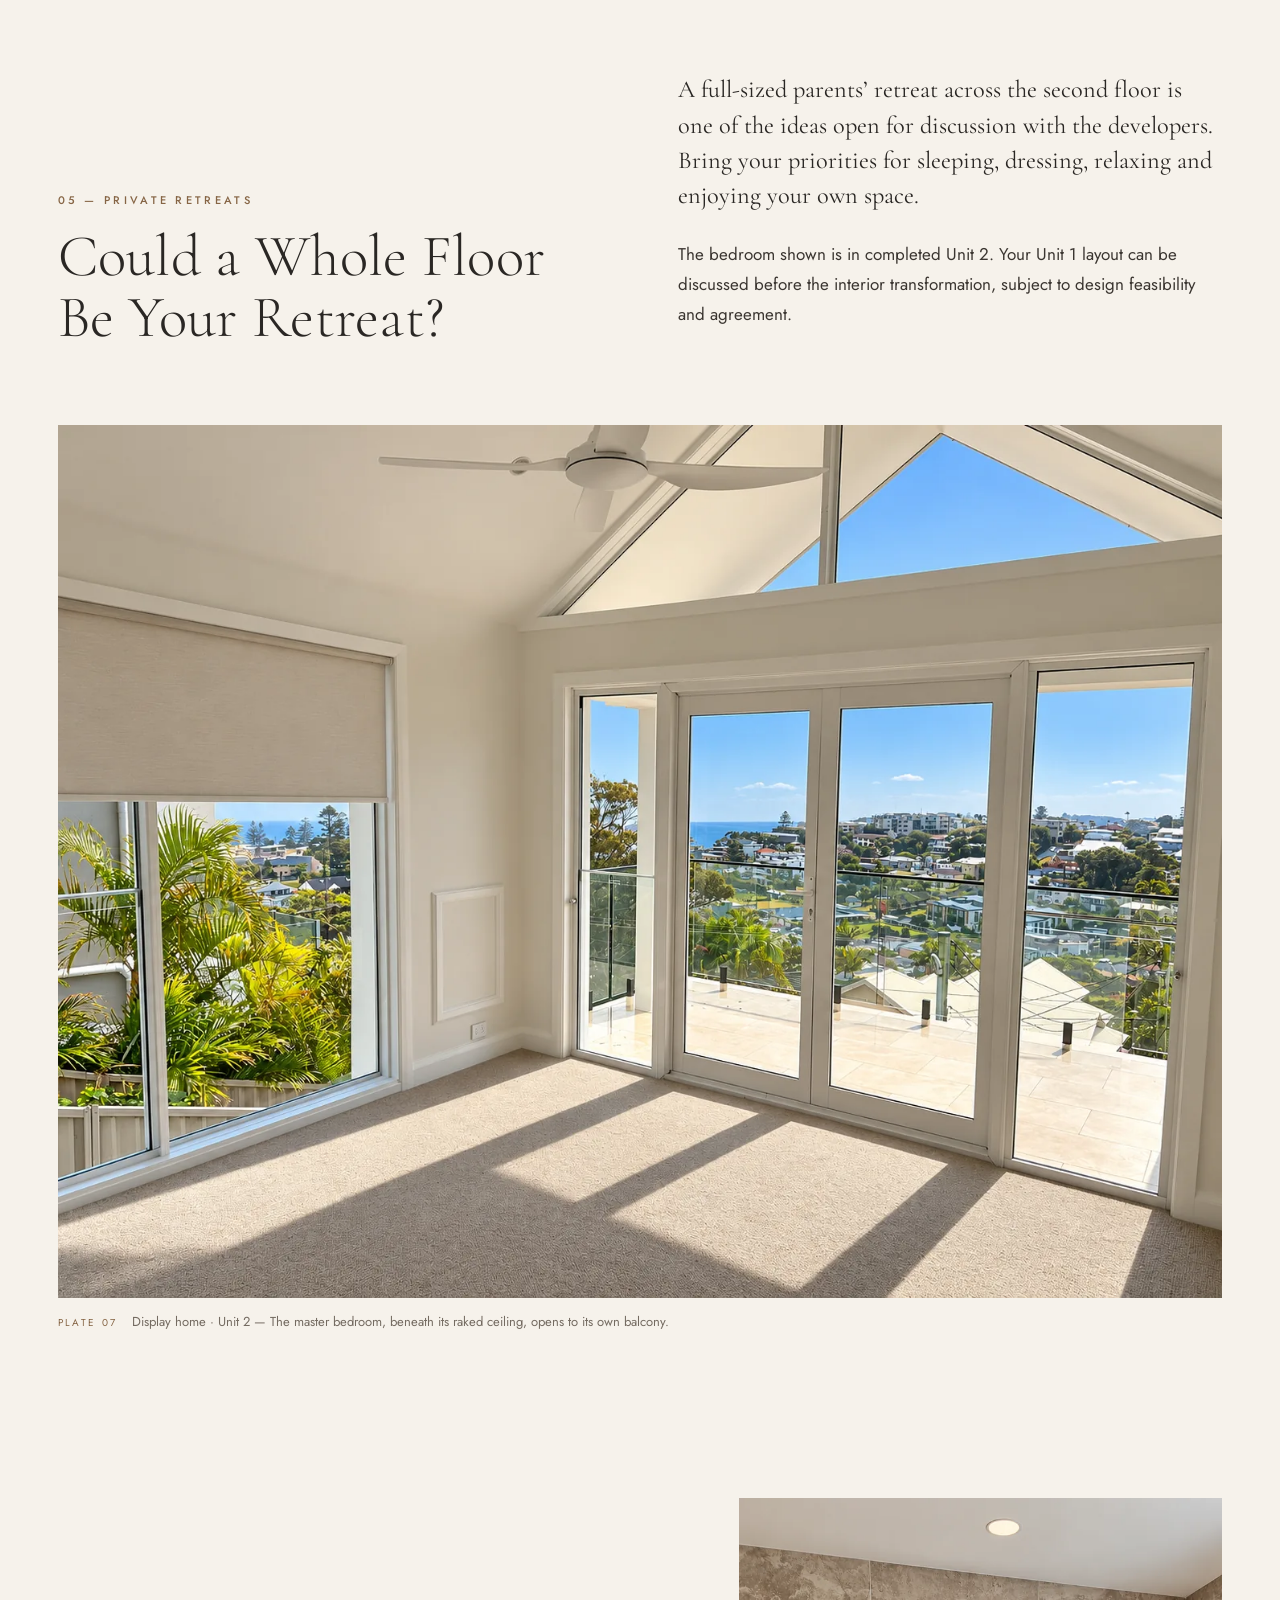
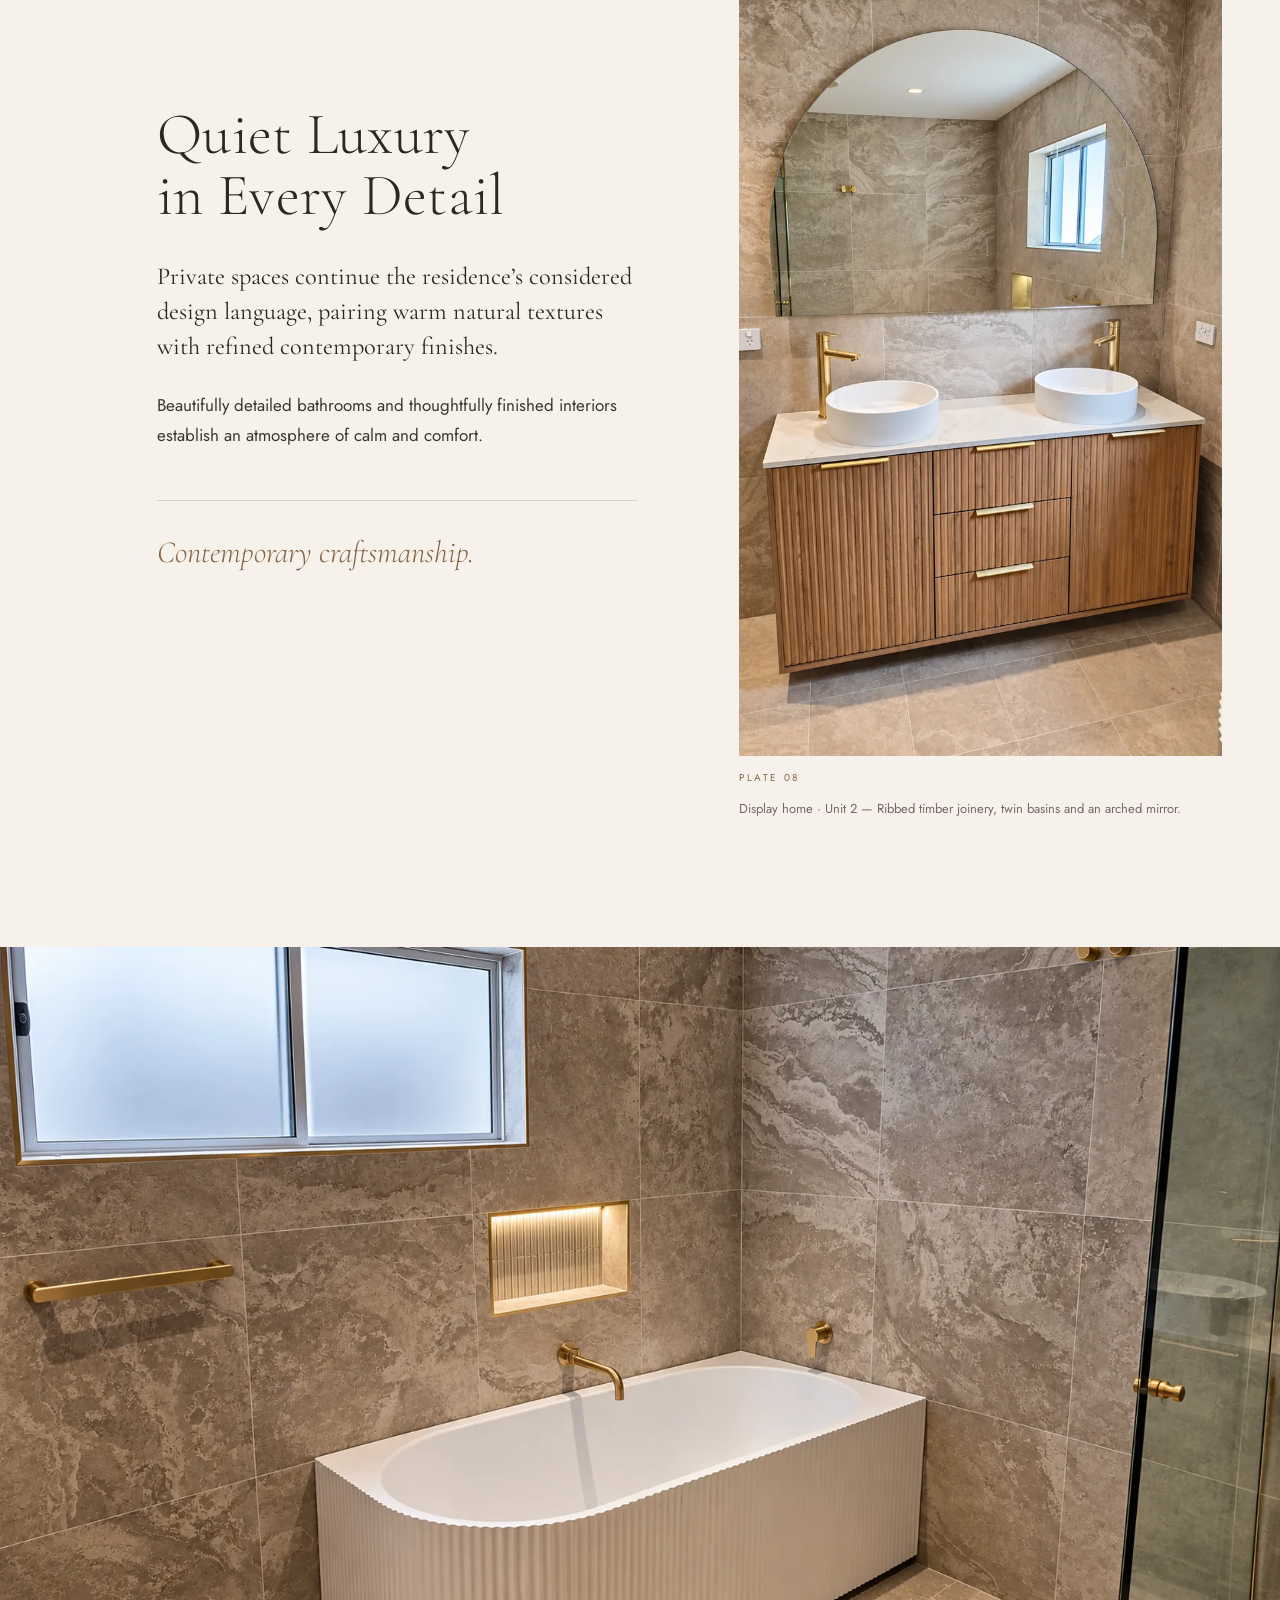
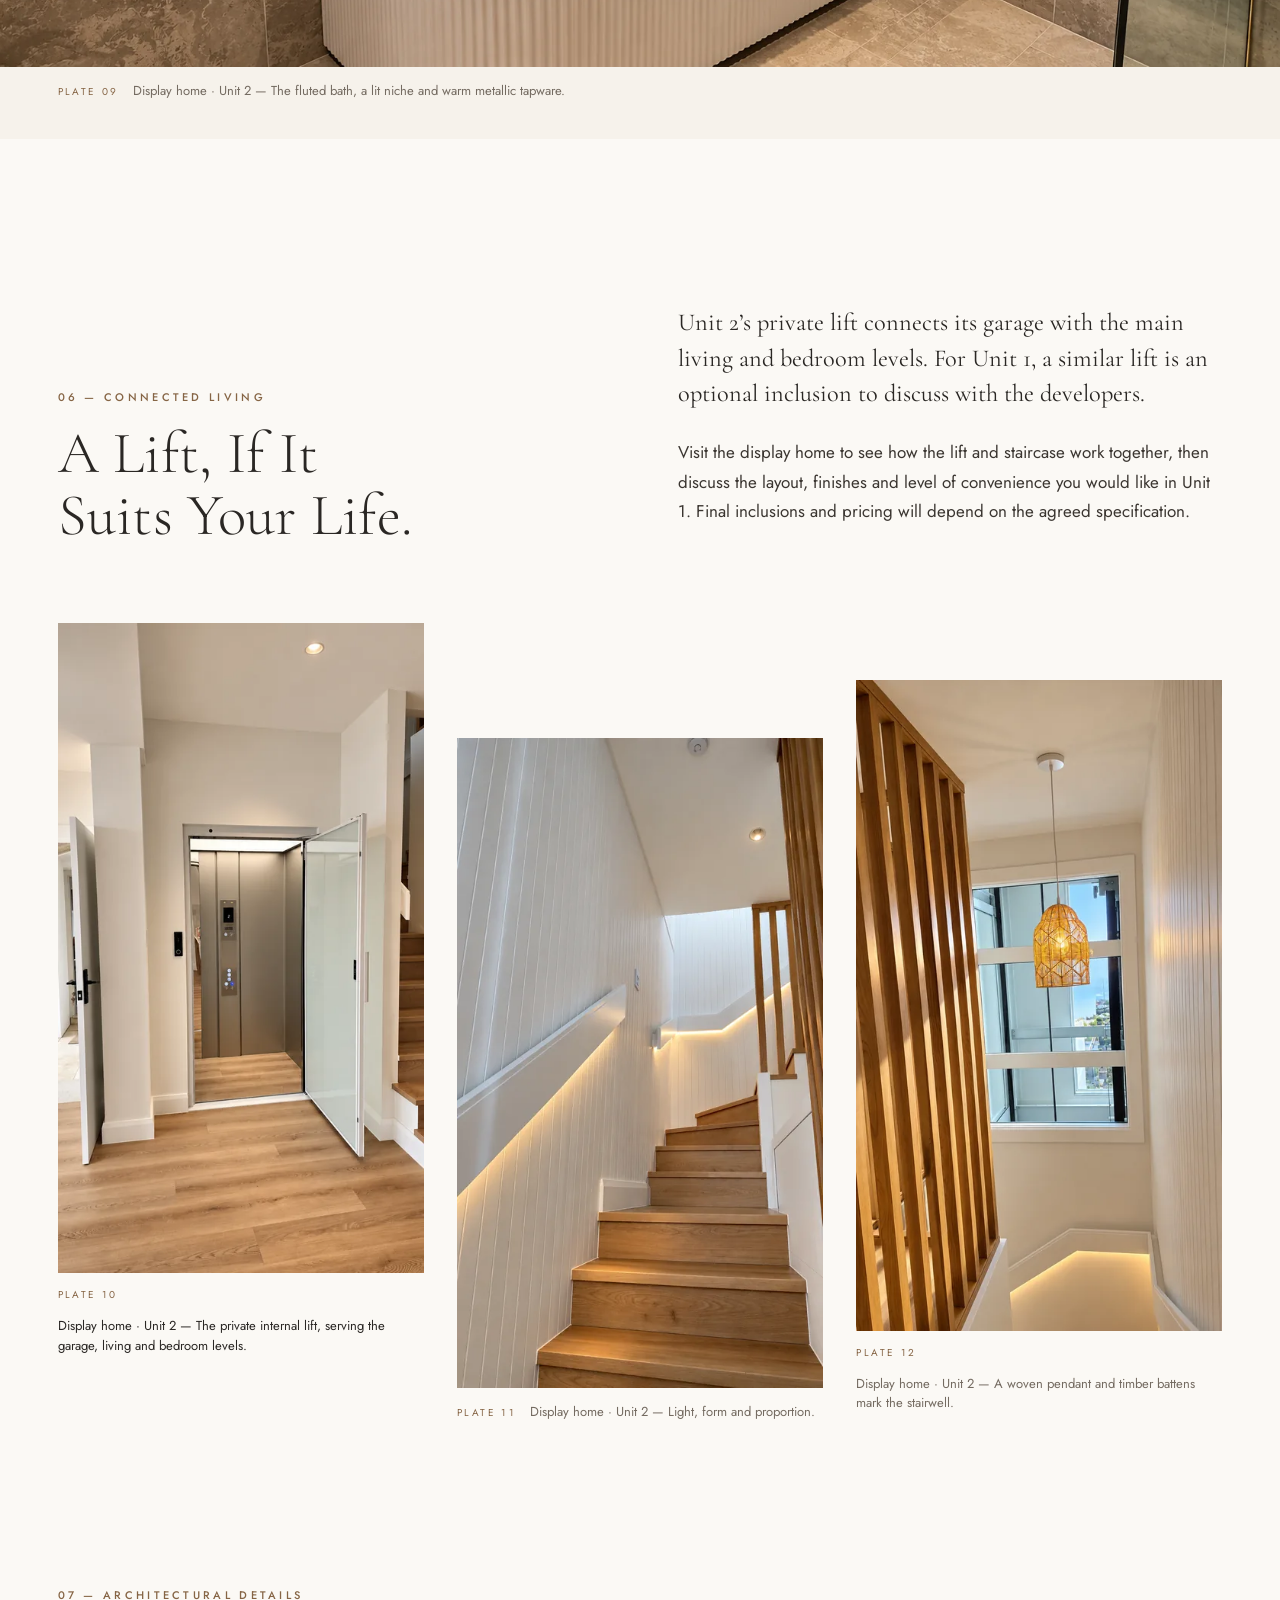
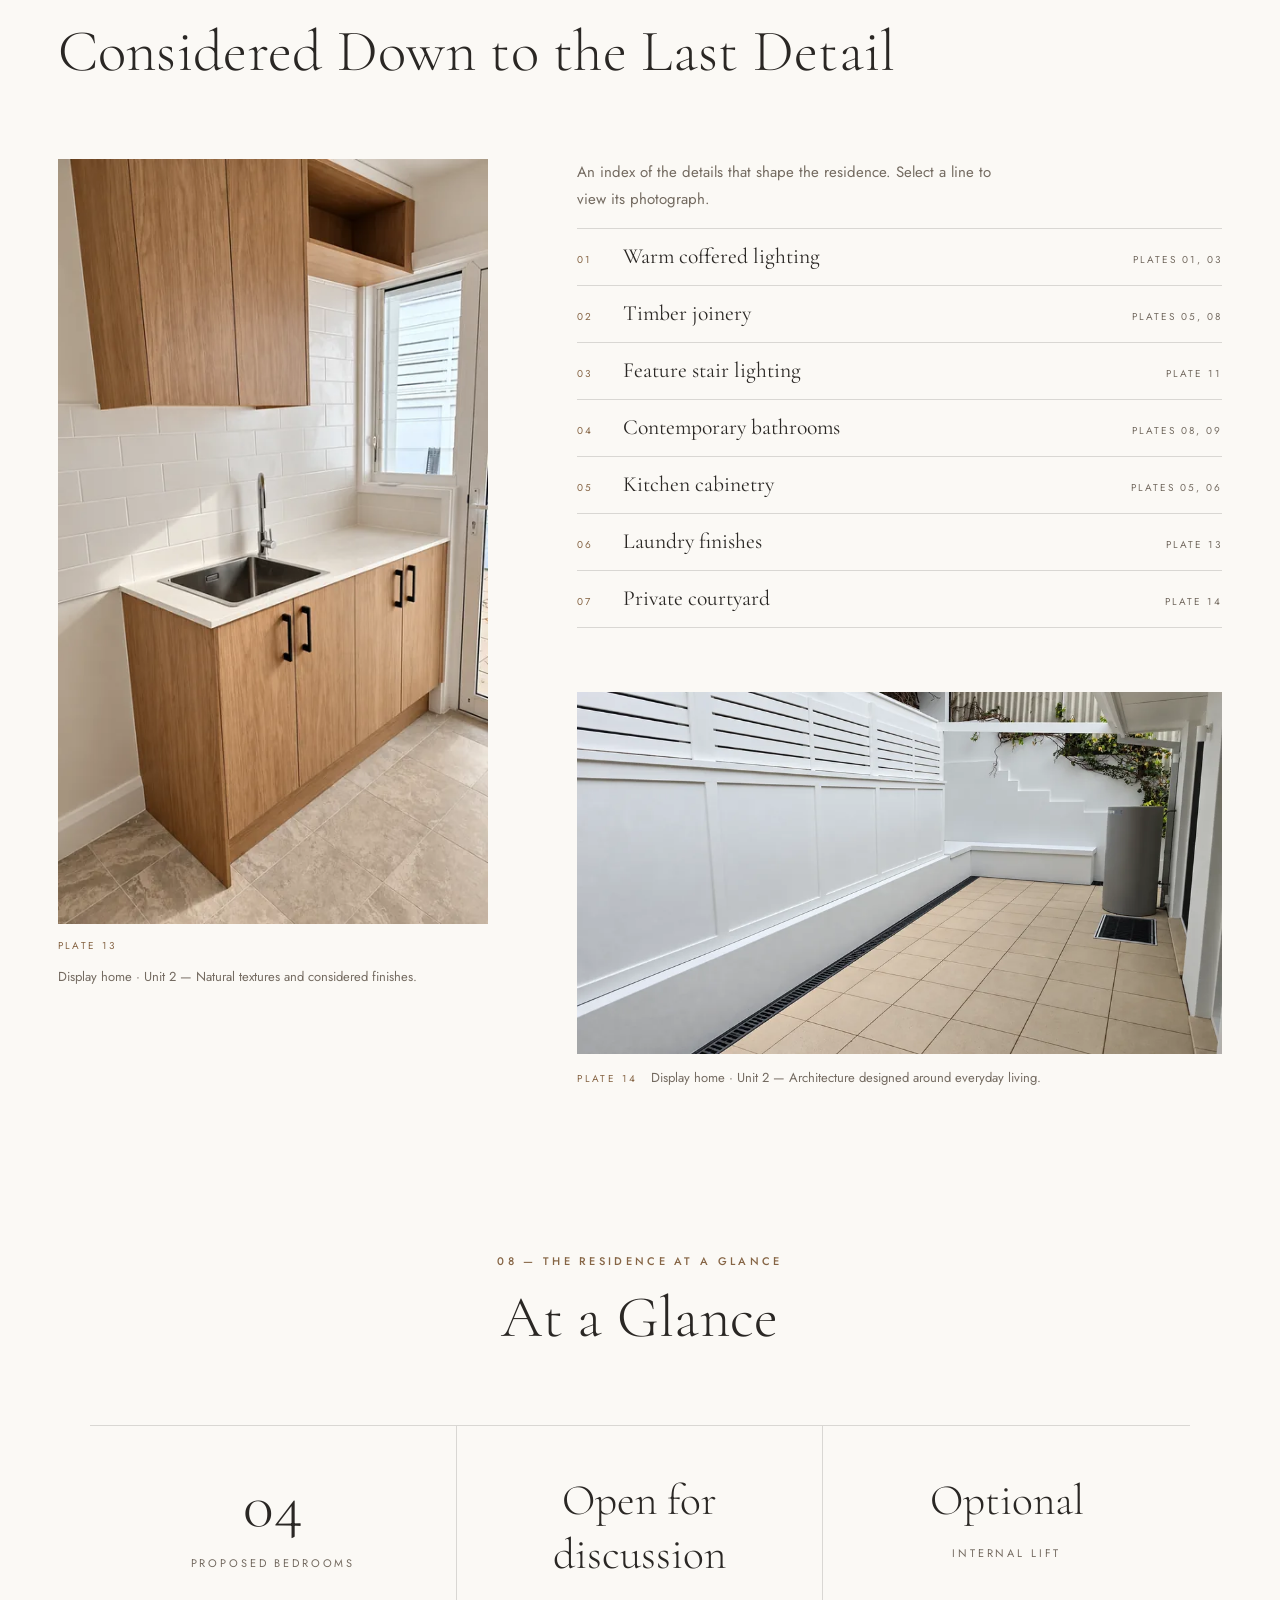
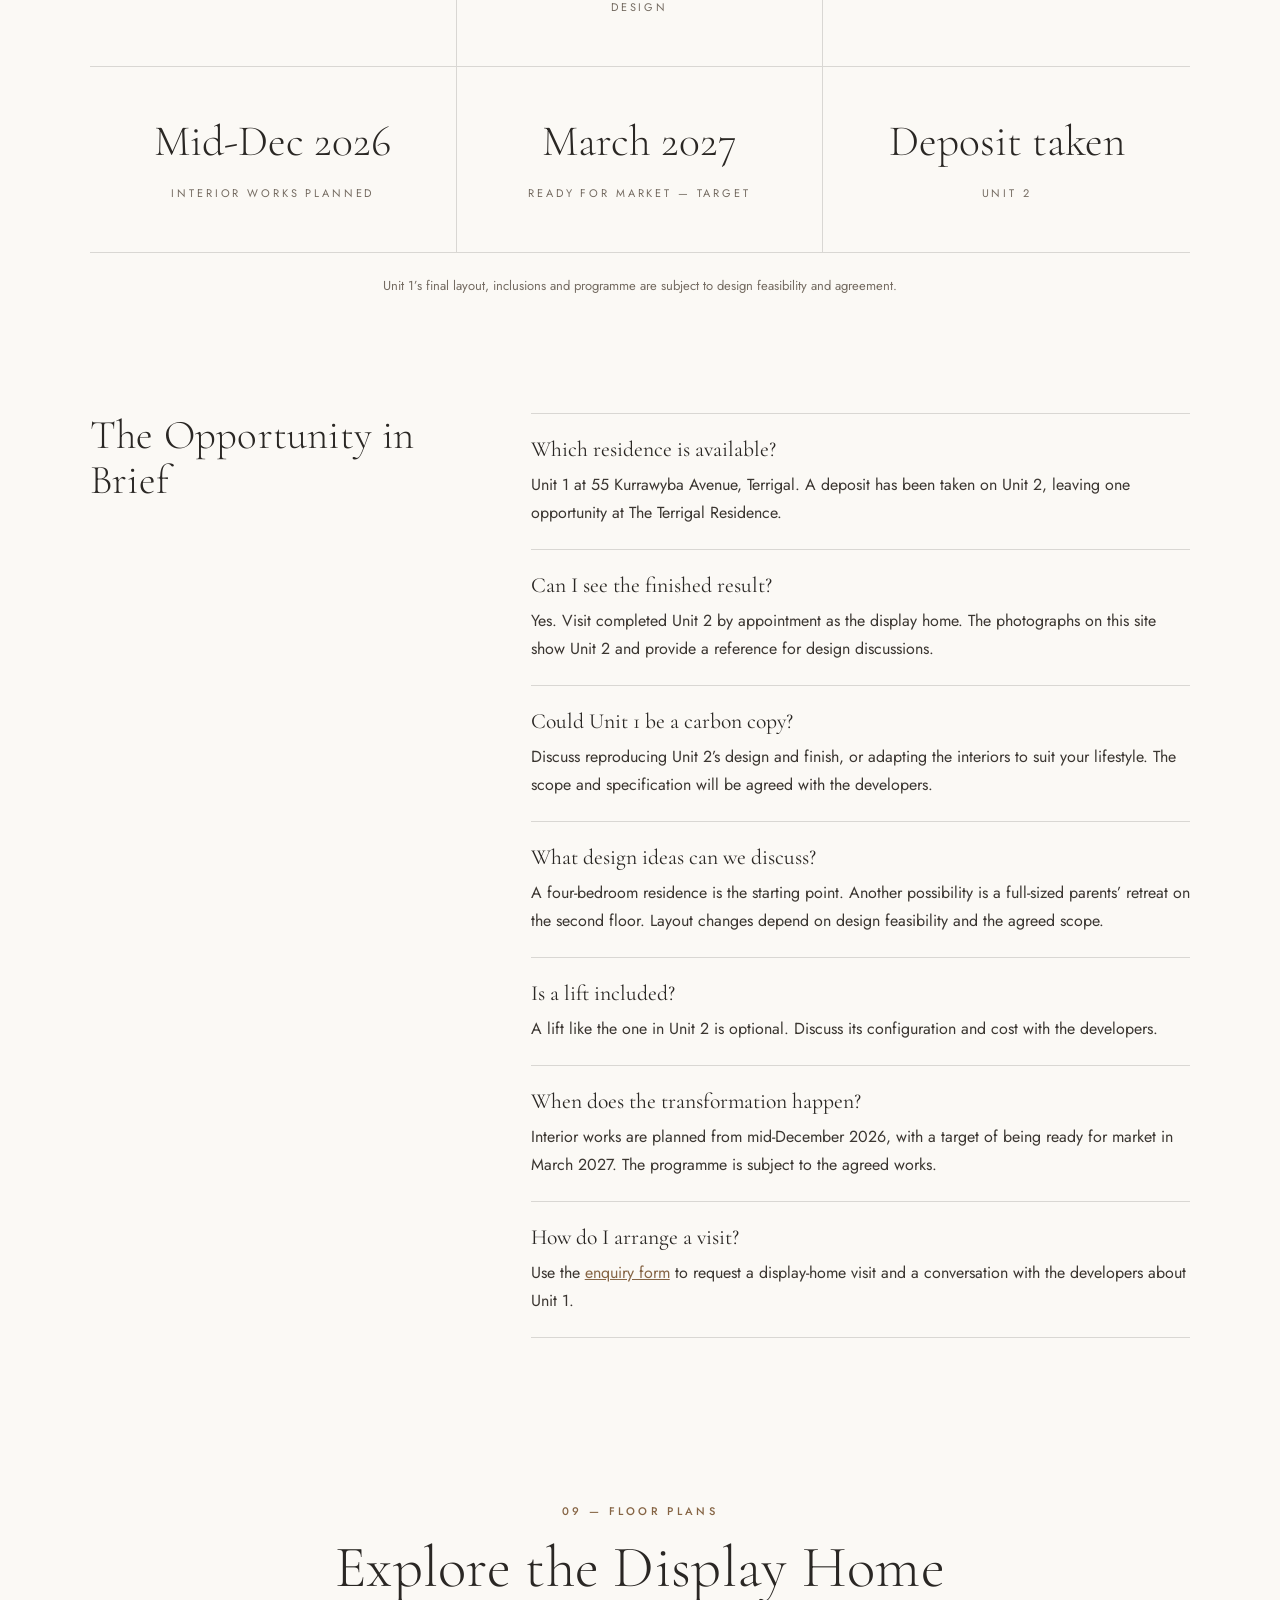
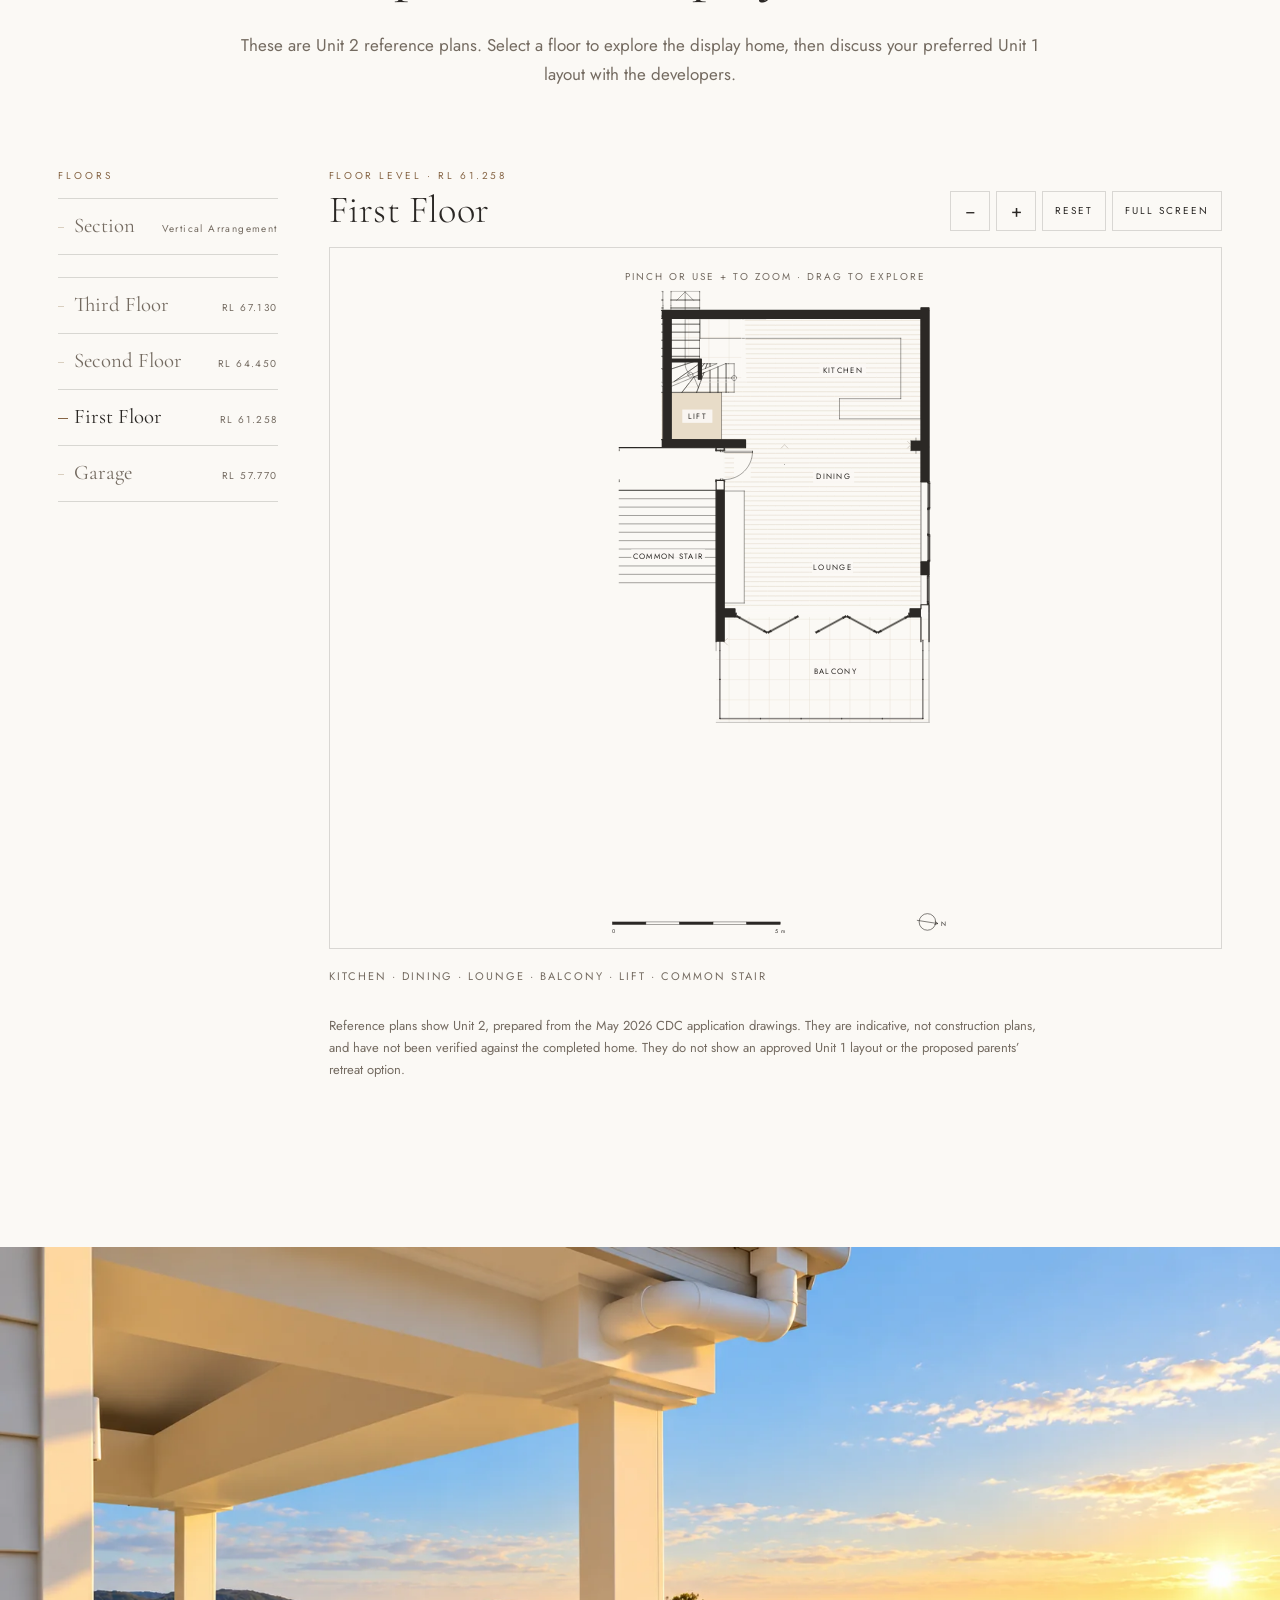
==== commit 7740793e: "Reposition Terrigal Residence for Unit 1 design opportunity and direct enquiries" ====
--- a/index.html
+++ b/index.html
@@ -3,8 +3,8 @@
 <head>
   <meta charset="utf-8">
   <meta name="viewport" content="width=device-width, initial-scale=1">
-  <title>Houses for Sale Terrigal | 4 Bedroom Ocean View Residence</title>
-  <meta name="description" content="Explore The Terrigal Residence, an extensively renovated coastal home with 4 bedrooms, 3 bathrooms, panoramic ocean views, a private three-stop lift and double garage.">
+  <title>Unit 1 Opportunity | The Terrigal Residence</title>
+  <meta name="description" content="Unit 2 deposit taken. Discover Unit 1 at 55 Kurrawyba Avenue: a four-bedroom coastal residence with design options, an optional lift and a March 2027 market target.">
   <link rel="canonical" href="https://terrigalhousesforsale.com.au/">
   <meta name="robots" content="index, follow, max-image-preview:large">
   <meta name="theme-color" content="#F6F2EB">
@@ -12,8 +12,8 @@
   <!-- Social sharing previews (absolute URLs are required by social networks) -->
   <meta property="og:type" content="website">
   <meta property="og:site_name" content="The Terrigal Residence">
-  <meta property="og:title" content="The Terrigal Residence — 4 Bedroom Ocean View Home for Sale in Terrigal, NSW">
-  <meta property="og:description" content="An extensively renovated three-level coastal home in Terrigal with 4 bedrooms, 3 bathrooms, panoramic ocean views, a private internal lift and a double garage.">
+  <meta property="og:title" content="The Terrigal Residence — One Last Opportunity">
+  <meta property="og:description" content="Unit 2 deposit taken. Discover Unit 1 at 55 Kurrawyba Avenue: a four-bedroom coastal residence with design options, an optional lift and a March 2027 market target.">
   <meta property="og:url" content="https://terrigalhousesforsale.com.au/">
   <meta property="og:image" content="https://terrigalhousesforsale.com.au/assets/img/og.jpg">
   <meta property="og:image:type" content="image/jpeg">
@@ -22,8 +22,8 @@
   <meta property="og:image:alt" content="Ocean-view living room at The Terrigal Residence, with a coffered ceiling and full-width glazed doors">
   <meta property="og:locale" content="en_AU">
   <meta name="twitter:card" content="summary_large_image">
-  <meta name="twitter:title" content="The Terrigal Residence — Home for Sale in Terrigal, NSW">
-  <meta name="twitter:description" content="4 bedrooms, 3 bathrooms, panoramic ocean views, a private internal lift and a double garage on the Central Coast.">
+  <meta name="twitter:title" content="Unit 1 — Your Last Opportunity at The Terrigal Residence">
+  <meta name="twitter:description" content="Unit 2 deposit taken. Discover Unit 1 at 55 Kurrawyba Avenue: a four-bedroom coastal residence with design options, an optional lift and a March 2027 market target.">
   <meta name="twitter:image" content="https://terrigalhousesforsale.com.au/assets/img/og.jpg">
   <meta name="twitter:image:alt" content="Ocean-view living room at The Terrigal Residence, with a coffered ceiling and full-width glazed doors">
 
@@ -47,69 +47,87 @@
        Only verified facts. No price, agent, coordinates, floor area or availability until confirmed. -->
   <script type="application/ld+json">
   {
-    "@context": "https://schema.org",
-    "@graph": [
-      {
-        "@type": "WebSite",
-        "@id": "https://terrigalhousesforsale.com.au/#website",
-        "url": "https://terrigalhousesforsale.com.au/",
-        "name": "The Terrigal Residence",
-        "inLanguage": "en-AU"
+  "@context": "https://schema.org",
+  "@graph": [
+    {
+      "@type": "WebSite",
+      "@id": "https://terrigalhousesforsale.com.au/#website",
+      "url": "https://terrigalhousesforsale.com.au/",
+      "name": "The Terrigal Residence",
+      "inLanguage": "en-AU"
+    },
+    {
+      "@type": [
+        "WebPage",
+        "RealEstateListing"
+      ],
+      "@id": "https://terrigalhousesforsale.com.au/#webpage",
+      "url": "https://terrigalhousesforsale.com.au/",
+      "name": "Unit 1 Opportunity | The Terrigal Residence",
+      "description": "Unit 2 deposit taken. Discover Unit 1 at 55 Kurrawyba Avenue: a four-bedroom coastal residence with design options, an optional lift and a March 2027 market target.",
+      "inLanguage": "en-AU",
+      "isPartOf": {
+        "@id": "https://terrigalhousesforsale.com.au/#website"
       },
-      {
-        "@type": ["WebPage", "RealEstateListing"],
-        "@id": "https://terrigalhousesforsale.com.au/#webpage",
-        "url": "https://terrigalhousesforsale.com.au/",
-        "name": "Houses for Sale Terrigal | 4 Bedroom Ocean View Residence",
-        "description": "Explore The Terrigal Residence, an extensively renovated coastal home with 4 bedrooms, 3 bathrooms, panoramic ocean views, a private three-stop lift and double garage.",
-        "inLanguage": "en-AU",
-        "isPartOf": { "@id": "https://terrigalhousesforsale.com.au/#website" },
-        "about": { "@id": "https://terrigalhousesforsale.com.au/#residence" },
-        "mainEntity": { "@id": "https://terrigalhousesforsale.com.au/#residence" },
-        "primaryImageOfPage": { "@id": "https://terrigalhousesforsale.com.au/#hero" }
+      "about": {
+        "@id": "https://terrigalhousesforsale.com.au/#residence"
       },
-      {
-        "@type": "House",
-        "@id": "https://terrigalhousesforsale.com.au/#residence",
-        "name": "The Terrigal Residence",
-        "url": "https://terrigalhousesforsale.com.au/",
-        "description": "An extensively renovated three-level coastal residence for sale in Terrigal on the NSW Central Coast, with elevated ocean views towards Wamberal, four bedrooms, three bathrooms, a private internal lift serving three levels and a double garage.",
-        "numberOfBedrooms": 4,
-        "numberOfBathroomsTotal": 3,
-        "address": {
-          "@type": "PostalAddress",
-          "addressLocality": "Terrigal",
-          "addressRegion": "NSW",
-          "postalCode": "2260",
-          "addressCountry": "AU"
+      "mainEntity": {
+        "@id": "https://terrigalhousesforsale.com.au/#residence"
+      },
+      "primaryImageOfPage": {
+        "@id": "https://terrigalhousesforsale.com.au/#hero"
+      }
+    },
+    {
+      "@type": "House",
+      "@id": "https://terrigalhousesforsale.com.au/#residence",
+      "name": "Unit 1 — The Terrigal Residence",
+      "url": "https://terrigalhousesforsale.com.au/",
+      "description": "Unit 1 at 55 Kurrawyba Avenue, Terrigal. A proposed four-bedroom transformation with open design discussions, a possible full-floor parents’ retreat and an optional lift. Interior works are planned from mid-December 2026, with a March 2027 market target. Photographs and reference plans show completed Unit 2, where a deposit has been taken.",
+      "numberOfBedrooms": 4,
+      "address": {
+        "@type": "PostalAddress",
+        "addressLocality": "Terrigal",
+        "addressRegion": "NSW",
+        "postalCode": "2260",
+        "addressCountry": "AU",
+        "streetAddress": "1/55 Kurrawyba Avenue"
+      },
+      "containedInPlace": {
+        "@type": "Place",
+        "name": "Central Coast, New South Wales"
+      },
+      "amenityFeature": [
+        {
+          "@type": "LocationFeatureSpecification",
+          "name": "Optional internal lift — subject to agreed design and specification"
         },
-        "containedInPlace": { "@type": "Place", "name": "Central Coast, New South Wales" },
-        "amenityFeature": [
-          { "@type": "LocationFeatureSpecification", "name": "Private internal lift serving three levels (garage, living level and bedroom level)", "value": true },
-          { "@type": "LocationFeatureSpecification", "name": "Double garage", "value": true },
-          { "@type": "LocationFeatureSpecification", "name": "Ocean views", "value": true },
-          { "@type": "LocationFeatureSpecification", "name": "Balconies", "value": true },
-          { "@type": "LocationFeatureSpecification", "name": "Private courtyard", "value": true }
-        ],
-        "image": [
-          {
-            "@type": "ImageObject",
-            "@id": "https://terrigalhousesforsale.com.au/#hero",
-            "contentUrl": "https://terrigalhousesforsale.com.au/assets/img/photos/terrigal-ocean-view-living-room-1672.webp",
-            "width": 1672, "height": 941,
-            "caption": "Ocean-view living room at The Terrigal Residence"
-          },
-          "https://terrigalhousesforsale.com.au/assets/img/photos/terrigal-three-level-residence-exterior-1024.webp",
-          "https://terrigalhousesforsale.com.au/assets/img/photos/terrigal-sunlit-living-room-ocean-view-1448.webp",
-          "https://terrigalhousesforsale.com.au/assets/img/photos/terrigal-contemporary-kitchen-1672.webp",
-          "https://terrigalhousesforsale.com.au/assets/img/photos/terrigal-master-bedroom-balcony-views-1448.webp",
-          "https://terrigalhousesforsale.com.au/assets/img/photos/terrigal-residence-private-internal-lift-941.webp",
-          "https://terrigalhousesforsale.com.au/assets/img/photos/terrigal-balcony-sunrise-ocean-view-1672.webp",
-          "https://terrigalhousesforsale.com.au/assets/img/photos/terrigal-residence-double-garage-941.webp"
-        ]
-      }
-    ]
-  }
+        {
+          "@type": "LocationFeatureSpecification",
+          "name": "Design options available for discussion"
+        }
+      ],
+      "image": [
+        {
+          "@type": "ImageObject",
+          "@id": "https://terrigalhousesforsale.com.au/#hero",
+          "contentUrl": "https://terrigalhousesforsale.com.au/assets/img/photos/terrigal-ocean-view-living-room-1672.webp",
+          "width": 1672,
+          "height": 941,
+          "caption": "Completed Unit 2 display home — reference for Unit 1 design discussions"
+        },
+        "https://terrigalhousesforsale.com.au/assets/img/photos/terrigal-three-level-residence-exterior-1024.webp",
+        "https://terrigalhousesforsale.com.au/assets/img/photos/terrigal-sunlit-living-room-ocean-view-1448.webp",
+        "https://terrigalhousesforsale.com.au/assets/img/photos/terrigal-contemporary-kitchen-1672.webp",
+        "https://terrigalhousesforsale.com.au/assets/img/photos/terrigal-master-bedroom-balcony-views-1448.webp",
+        "https://terrigalhousesforsale.com.au/assets/img/photos/terrigal-residence-private-internal-lift-941.webp",
+        "https://terrigalhousesforsale.com.au/assets/img/photos/terrigal-balcony-sunrise-ocean-view-1672.webp",
+        "https://terrigalhousesforsale.com.au/assets/img/photos/terrigal-residence-double-garage-941.webp"
+      ]
+    }
+  ]
+}
   </script>
   <!-- Settings, then the Google tag (Google Ads AW-10939426204 + GA4 G-EKYEZEPNP2). tracking.js installs the standard
        gtag.js snippet with consent defaults and the visitor opt-out, once per page. -->
@@ -134,7 +152,7 @@
           <li><a href="#connected">Levels</a></li>
           <li><a href="#details">Details</a></li>
           <li><a href="#plans">Plans</a></li>
-          <li><a href="#listing">Listing</a></li>
+          <li><a href="#listing">Opportunity</a></li>
           <li><a class="nav__enquire" href="#inspections">Enquire</a></li>
         </ul>
       </nav>
@@ -154,8 +172,8 @@
         <li><a href="#glance"><span>08</span>At a Glance</a></li>
         <li><a href="#plans"><span>09</span>Floor Plans</a></li>
         <li><a href="#lifestyle"><span>10</span>The Terrigal Lifestyle</a></li>
-        <li><a href="#listing"><span>11</span>The Listing</a></li>
-        <li><a href="#inspections"><span>12</span>Private Inspections</a></li>
+        <li><a href="#listing"><span>11</span>The Opportunity</a></li>
+        <li><a href="#inspections"><span>12</span>Visit the Display Home</a></li>
       </ol>
     </nav>
   </div>
@@ -167,8 +185,8 @@
       <div class="masthead">
         <h1 class="masthead__title" id="title">The Terrigal Residence</h1>
         <div class="masthead__aside">
-          <p class="masthead__headline">An Elevated Perspective on Coastal&nbsp;Living</p>
-          <p class="masthead__place">For Sale <span aria-hidden="true">·</span> Terrigal <span aria-hidden="true">·</span> NSW</p>
+          <p class="masthead__headline">Your Last Opportunity to Make It Yours</p>
+          <p class="masthead__place">Unit 1 · 55 Kurrawyba Avenue <span aria-hidden="true">·</span> Terrigal</p>
         </div>
       </div>
 
@@ -176,15 +194,20 @@
       <div class="keyfacts">
         <ul class="keyfacts__list" aria-label="Key features">
           <li>4 Bedrooms</li>
-          <li>3 Bathrooms</li>
-          <li>Private Lift to Three Levels</li>
+          <li>Open Design Ideas</li>
+          <li>Optional Lift</li>
           <li>Double Garage</li>
           <li>Ocean Views</li>
-          <li>Extensively Renovated</li>
+          <li>March 2027 Market Target</li>
         </ul>
-        <a class="keyfacts__cta" href="#listing">View the Listing</a>
-      </div>
-
+        <a class="keyfacts__cta" href="#inspections">Visit the Display Home</a>
+      </div>
+
+      <div class="opportunity-banner">
+        <p><strong>Unit 2 — Deposit Taken</strong><span>Unit 1 — The last opportunity at The Terrigal Residence</span></p>
+        <a href="#listing">Explore the opportunity <span aria-hidden="true">↗</span></a>
+      </div>
+      <p class="display-note">Photographs show completed Unit 2, available to visit by appointment as the display home. Explore its finishes as inspiration for Unit 1.</p>
       <figure class="plate plate--hero">
         <button class="plate__btn" type="button" data-plate>
           <img src="assets/img/photos/terrigal-ocean-view-living-room-1672.webp"
@@ -192,7 +215,7 @@
                sizes="100vw" width="1672" height="941" fetchpriority="high" decoding="async"
                alt="Ocean-view living room at The Terrigal Residence, with a recessed coffered ceiling washed in warm light, oak-toned timber floor, full-width glazed doors framed by linen curtains opening to a deck and the ocean, and ribbed timber cabinetry along the right wall">
         </button>
-        <figcaption><span class="plate__no">Plate 01</span>The living room, beneath its coffered ceiling, opens to the coast.</figcaption>
+        <figcaption><span class="plate__no">Plate 01</span>Display home · Unit 2 — The living room, beneath its coffered ceiling, opens to the coast.</figcaption>
       </figure>
 
       <a class="scroll-cue" href="#residence"><span>Scroll</span><i aria-hidden="true"></i></a>
@@ -203,10 +226,10 @@
       <div class="residence__grid">
         <div class="residence__text reveal">
           <p class="eyebrow">02 — The Residence</p>
-          <h2 id="h-residence">A New Expression of Coastal Living</h2>
-          <p class="lede">Elevated above Terrigal’s celebrated coastline, this comprehensively transformed residence brings together sweeping coastal outlooks, contemporary architectural detailing and exceptional everyday comfort.</p>
-          <p>Across three thoughtfully connected levels, natural finishes, carefully composed interiors and expansive glazing establish an effortless relationship between the home and its coastal setting.</p>
-          <p>The Terrigal Residence is a four-bedroom, three-bathroom home for sale in Terrigal, on the New South Wales Central Coast. Extensively renovated, it offers elevated ocean views, a private internal lift serving three levels and a double garage.</p>
+          <h2 id="h-residence">A Four-Bedroom Residence. Your Ideas Welcome.</h2>
+          <p class="lede">With a deposit taken on Unit 2, Unit 1 is the last opportunity to secure your place at The Terrigal Residence — and the timing opens a conversation about how you want to live.</p>
+          <p>The interior transformation is planned to begin in mid-December 2026, with the residence expected to be ready for market in March 2027. Talk directly with the developers while the design can still be shaped.</p>
+          <p>Start with a four-bedroom design inspired by completed Unit 2, or discuss a different arrangement — including the possibility of making the second floor a full-sized parents’ retreat. An internal lift like Unit 2’s is optional, subject to the agreed design and specification.</p>
           <p class="residence__levels" aria-label="Three levels">
             <span>Upper</span><span>Middle</span><span>Lower</span>
           </p>
@@ -218,7 +241,7 @@
                  sizes="(min-width: 900px) 46vw, 100vw" width="1024" height="1536" loading="lazy" decoding="async"
                  alt="Street view of the three-level Terrigal residence: a gabled entry portico with full-height glazing, a grey garage door, sandstone retaining walls, and three levels of balconies with frameless glass balustrades above">
           </button>
-          <figcaption><span class="plate__no">Plate 02</span>Three levels rise from the street behind a gabled entry and sandstone walls.</figcaption>
+          <figcaption><span class="plate__no">Plate 02</span>Display home · Unit 2 — Three levels rise from the street behind a gabled entry and sandstone walls.</figcaption>
         </figure>
       </div>
     </section>
@@ -227,7 +250,7 @@
     <section class="section outlook" id="outlook" aria-labelledby="h-outlook">
       <header class="section-head section-head--center reveal">
         <p class="eyebrow">03 — The Outlook</p>
-        <h2 id="h-outlook">A View Worth Coming Home To</h2>
+        <h2 id="h-outlook">Visit the Display Home. Picture Your Own.</h2>
       </header>
 
       <figure class="plate plate--wide reveal">
@@ -237,13 +260,13 @@
                sizes="(min-width: 1400px) 1300px, 100vw" width="1448" height="1086" loading="lazy" decoding="async"
                alt="Sunlit Terrigal living room with a wall of glazed doors and highlight windows beneath a softly lit ceiling, sheer white curtains, and a timber deck with glass balustrade overlooking rooftops to the ocean">
         </button>
-        <figcaption><span class="plate__no">Plate 03</span>A wall of glass opens the living area to the balcony and the horizon beyond.</figcaption>
+        <figcaption><span class="plate__no">Plate 03</span>Display home · Unit 2 — A wall of glass opens the living area to the balcony and the horizon beyond.</figcaption>
       </figure>
 
       <div class="outlook__pair">
         <div class="outlook__text reveal">
-          <p class="lede">Expansive glazing draws the coastline into everyday life, creating an ever-changing backdrop of ocean, sky and coastal landscape.</p>
-          <p>From the first light of morning to the softer tones of evening, the outlook becomes an integral part of the home’s architecture — elevated views across Terrigal and towards Wamberal, and generous balconies that carry the living spaces outdoors.</p>
+          <p class="lede">Visit completed Unit 2 to experience the coastal outlook, natural light and quality of the transformation in person. It is the display home for conversations about Unit 1.</p>
+          <p>Use the display home as your starting point: discuss reproducing its design and finishes, or explore the changes that would make Unit 1 feel like your own. Unit 1’s outlook, layout and final inclusions can be reviewed during your visit.</p>
         </div>
         <figure class="plate plate--offset reveal">
           <button class="plate__btn" type="button" data-plate>
@@ -252,7 +275,7 @@
                  sizes="(min-width: 900px) 58vw, 100vw" width="1671" height="941" loading="lazy" decoding="async"
                  alt="Upper-level room in the Terrigal residence with a raked ceiling, ceiling fan, vertically panelled wall and timber floor, where sunlight falls through glazed doors that open to a deck and an ocean view">
           </button>
-          <figcaption><span class="plate__no">Plate 04</span>Upstairs, glazed doors open to a deck and a glimpse of the sea.</figcaption>
+          <figcaption><span class="plate__no">Plate 04</span>Display home · Unit 2 — Upstairs, glazed doors open to a deck and a glimpse of the sea.</figcaption>
         </figure>
       </div>
     </section>
@@ -261,7 +284,7 @@
     <section class="section living" id="living" aria-labelledby="h-living">
       <header class="section-head reveal">
         <p class="eyebrow">04 — Living &amp; Entertaining</p>
-        <h2 id="h-living">Spaces Designed to Live Beautifully</h2>
+        <h2 id="h-living">Open Living. Room for Your Ideas.</h2>
       </header>
 
       <figure class="plate plate--wide reveal">
@@ -271,7 +294,7 @@
                sizes="(min-width: 1400px) 1300px, 100vw" width="1672" height="941" loading="lazy" decoding="async"
                alt="Contemporary kitchen in the Terrigal residence, with timber-finish overhead cabinetry above a softly lit tiled splashback, white tall cabinetry with an integrated refrigerator, black cooktop, oven and sink, and a stone-topped peninsula with a slatted timber base">
         </button>
-        <figcaption><span class="plate__no">Plate 05</span>Timber and white cabinetry, stone benchtops and an integrated refrigerator.</figcaption>
+        <figcaption><span class="plate__no">Plate 05</span>Display home · Unit 2 — Timber and white cabinetry, stone benchtops and an integrated refrigerator.</figcaption>
       </figure>
 
       <div class="living__pair">
@@ -282,7 +305,7 @@
                  sizes="(min-width: 900px) 38vw, 100vw" width="941" height="1672" loading="lazy" decoding="async"
                  alt="U-shaped kitchen seen from above, with a veined stone benchtop that falls to the floor in a waterfall edge, handleless white base cabinets, a black sink and tapware, and timber overhead cabinetry with under-cabinet lighting">
           </button>
-          <figcaption><span class="plate__no">Plate 06</span>A waterfall stone benchtop anchors the U-shaped kitchen.</figcaption>
+          <figcaption><span class="plate__no">Plate 06</span>Display home · Unit 2 — A waterfall stone benchtop anchors the U-shaped kitchen.</figcaption>
         </figure>
         <div class="living__text reveal">
           <p class="lede">Defined by clean lines, warm materials and beautifully resolved details, the living spaces offer a contemporary interpretation of coastal comfort.</p>
@@ -304,11 +327,11 @@
       <header class="section-head section-head--split reveal">
         <div>
           <p class="eyebrow">05 — Private Retreats</p>
-          <h2 id="h-retreats">A Private Retreat Above the Coast</h2>
+          <h2 id="h-retreats">Could a Whole Floor Be Your Retreat?</h2>
         </div>
         <div>
-          <p class="lede">Framed by a soaring raked ceiling and expansive glazing, the master bedroom opens onto its own elevated balcony, drawing in natural light and beautiful coastal views.</p>
-          <p>A peaceful retreat where architecture and outlook come together.</p>
+          <p class="lede">A full-sized parents’ retreat across the second floor is one of the ideas open for discussion with the developers. Bring your priorities for sleeping, dressing, relaxing and enjoying your own space.</p>
+          <p>The bedroom shown is in completed Unit 2. Your Unit 1 layout can be discussed before the interior transformation, subject to design feasibility and agreement.</p>
         </div>
       </header>
 
@@ -319,7 +342,7 @@
                sizes="(min-width: 1400px) 1300px, 100vw" width="1448" height="1086" loading="lazy" decoding="async"
                alt="Terrigal master bedroom with balcony and ocean views: a raked ceiling, triangular highlight windows and a ceiling fan, sunlit carpet, a large window with a roller blind framing palms, and glazed doors opening to a tiled balcony with a glass balustrade and views over rooftops to the ocean">
         </button>
-        <figcaption><span class="plate__no">Plate 07</span>The master bedroom, beneath its raked ceiling, opens to its own balcony.</figcaption>
+        <figcaption><span class="plate__no">Plate 07</span>Display home · Unit 2 — The master bedroom, beneath its raked ceiling, opens to its own balcony.</figcaption>
       </figure>
 
       <div class="retreats__grid">
@@ -336,7 +359,7 @@
                  sizes="(min-width: 900px) 44vw, 100vw" width="941" height="1672" loading="lazy" decoding="async"
                  alt="Bathroom vanity with ribbed timber doors and drawers, brass-toned handles, a white stone top carrying twin round basins with tall brass-toned mixers, and a large arched mirror set against stone-look wall tiles">
           </button>
-          <figcaption><span class="plate__no">Plate 08</span>Ribbed timber joinery, twin basins and an arched mirror.</figcaption>
+          <figcaption><span class="plate__no">Plate 08</span>Display home · Unit 2 — Ribbed timber joinery, twin basins and an arched mirror.</figcaption>
         </figure>
       </div>
 
@@ -347,7 +370,7 @@
                sizes="100vw" width="1672" height="941" loading="lazy" decoding="async"
                alt="Fluted white bathtub with a wall-mounted brass-toned spout, a lit recessed niche with fine vertical tiles, a brass-toned towel rail and large stone-look tiles in warm taupe">
         </button>
-        <figcaption><span class="plate__no">Plate 09</span>The fluted bath, a lit niche and warm metallic tapware.</figcaption>
+        <figcaption><span class="plate__no">Plate 09</span>Display home · Unit 2 — The fluted bath, a lit niche and warm metallic tapware.</figcaption>
       </figure>
     </section>
 
@@ -356,11 +379,11 @@
       <header class="section-head section-head--split reveal">
         <div>
           <p class="eyebrow">06 — Connected Living</p>
-          <h2 id="h-connected">Three Levels. Seamlessly Connected.</h2>
+          <h2 id="h-connected">A Lift, If It Suits Your Life.</h2>
         </div>
         <div>
-          <p class="lede">Designed for both everyday convenience and the years ahead, a private internal lift connects the garage with the main living and bedroom levels.</p>
-          <p>Architectural staircases, natural timber detailing and carefully integrated lighting complement this seamless connection between spaces — making it easy to move between levels with shopping, luggage or simply at a gentler pace, now and for the long term.</p>
+          <p class="lede">Unit 2’s private lift connects its garage with the main living and bedroom levels. For Unit 1, a similar lift is an optional inclusion to discuss with the developers.</p>
+          <p>Visit the display home to see how the lift and staircase work together, then discuss the layout, finishes and level of convenience you would like in Unit 1. Final inclusions and pricing will depend on the agreed specification.</p>
         </div>
       </header>
 
@@ -372,7 +395,7 @@
                  sizes="(min-width: 900px) 30vw, 100vw" width="941" height="1672" loading="lazy" decoding="async"
                  alt="The private internal lift serving three levels of the Terrigal residence, its glass-panelled door open, showing a bronze-toned cabin with a control panel and timber-look floor, beside the staircase">
           </button>
-          <figcaption><span class="plate__no">Plate 10</span>The private internal lift, serving the garage, living and bedroom levels.</figcaption>
+          <figcaption><span class="plate__no">Plate 10</span>Display home · Unit 2 — The private internal lift, serving the garage, living and bedroom levels.</figcaption>
         </figure>
         <figure class="plate plate--portrait triptych__b reveal">
           <button class="plate__btn" type="button" data-plate>
@@ -381,7 +404,7 @@
                  sizes="(min-width: 900px) 30vw, 100vw" width="941" height="1672" loading="lazy" decoding="async"
                  alt="Timber staircase rising between vertically panelled white walls, with a warm strip of light concealed beneath the handrail and timber battens along the open side">
           </button>
-          <figcaption><span class="plate__no">Plate 11</span>Light, form and proportion.</figcaption>
+          <figcaption><span class="plate__no">Plate 11</span>Display home · Unit 2 — Light, form and proportion.</figcaption>
         </figure>
         <figure class="plate plate--portrait triptych__c reveal">
           <button class="plate__btn" type="button" data-plate>
@@ -390,7 +413,7 @@
                  sizes="(min-width: 900px) 30vw, 100vw" width="941" height="1672" loading="lazy" decoding="async"
                  alt="Stairwell with a woven pendant light hanging before a tall window, a screen of vertical timber battens and lit handrail detailing on the flight below">
           </button>
-          <figcaption><span class="plate__no">Plate 12</span>A woven pendant and timber battens mark the stairwell.</figcaption>
+          <figcaption><span class="plate__no">Plate 12</span>Display home · Unit 2 — A woven pendant and timber battens mark the stairwell.</figcaption>
         </figure>
       </div>
     </section>
@@ -410,7 +433,7 @@
                  sizes="(min-width: 900px) 34vw, 100vw" width="941" height="1672" loading="lazy" decoding="async"
                  alt="Laundry with timber cabinetry and black bar handles, a stainless steel sink in a white benchtop, white subway-tile splashback, an open timber shelf above, and a window and glazed door to the outside">
           </button>
-          <figcaption><span class="plate__no">Plate 13</span>Natural textures and considered finishes.</figcaption>
+          <figcaption><span class="plate__no">Plate 13</span>Display home · Unit 2 — Natural textures and considered finishes.</figcaption>
         </figure>
 
         <div class="details__index reveal">
@@ -433,7 +456,7 @@
                  sizes="(min-width: 900px) 70vw, 100vw" width="1672" height="941" loading="lazy" decoding="async"
                  alt="Private courtyard at the Terrigal residence, with crisp white panelled walls and slatted screening, sand-coloured paving edged by a linear drain, a built-in ledge and a water tank, with climbing greenery above">
           </button>
-          <figcaption><span class="plate__no">Plate 14</span>Architecture designed around everyday living.</figcaption>
+          <figcaption><span class="plate__no">Plate 14</span>Display home · Unit 2 — Architecture designed around everyday living.</figcaption>
         </figure>
       </div>
     </section>
@@ -447,50 +470,25 @@
       <!-- Written out in full so search engines and AI assistants can read it without running scripts.
            site-config.js replaces it with the same list when the page loads: keep the two in step. -->
       <dl class="specs reveal" id="specs">
-        <div><dt>Bedrooms</dt><dd>04</dd></div>
-        <div><dt>Bathrooms</dt><dd>03</dd></div>
-        <div><dt>Living Levels + Garage</dt><dd>03</dd></div>
-        <div><dt>Private Internal Lift</dt><dd>01</dd></div>
-        <div><dt>Garage Spaces</dt><dd>02</dd></div>
-        <div><dt>Across Three Levels</dt><dd class="is-text">Approx. 250 m²<sup aria-hidden="true">*</sup></dd></div>
+        <div><dt>Proposed Bedrooms</dt><dd>04</dd></div>
+        <div><dt>Design</dt><dd class="is-text">Open for discussion</dd></div>
+        <div><dt>Internal Lift</dt><dd class="is-text">Optional</dd></div>
+        <div><dt>Interior Works Planned</dt><dd class="is-text">Mid-Dec 2026</dd></div>
+        <div><dt>Ready for Market — Target</dt><dd class="is-text">March 2027</dd></div>
+        <div><dt>Unit 2</dt><dd class="is-text">Deposit taken</dd></div>
       </dl>
-      <p class="specs__note" id="specs-note">* Subject to confirmation on receipt of final plans</p>
+      <p class="specs__note" id="specs-note">Unit 1’s final layout, inclusions and programme are subject to design feasibility and agreement.</p>
 
       <div class="faq reveal">
-        <h3 class="faq__title">The Residence in Brief</h3>
+        <h3 class="faq__title">The Opportunity in Brief</h3>
         <dl class="faq__list">
-          <div>
-            <dt>Where is the home?</dt>
-            <dd>In Terrigal, a coastal village on the Central Coast of New South Wales. The residence sits in an elevated position with views across Terrigal and towards Wamberal.</dd>
-          </div>
-          <div>
-            <dt>How many bedrooms and bathrooms?</dt>
-            <dd>Four bedrooms and three bathrooms. The master bedroom has a robe, an ensuite and its own balcony. The top level holds a study or fourth bedroom with its own ensuite and balcony.</dd>
-          </div>
-          <div>
-            <dt>Does it have ocean views?</dt>
-            <dd>Yes. The living room, the master bedroom and the balconies look over the rooftops to the ocean and the curve of the coastline.</dd>
-          </div>
-          <div>
-            <dt>Is there a lift?</dt>
-            <dd>Yes. A private internal lift connects the garage with the main living level and the bedroom level, three stops in all.</dd>
-          </div>
-          <div>
-            <dt>What about parking?</dt>
-            <dd>A double garage at street level, with a lobby to the lift and a cellar on the same level.</dd>
-          </div>
-          <div>
-            <dt>How is the home laid out?</dt>
-            <dd>The garage level opens to the lift. Above it, the living level holds the kitchen, dining and lounge, opening to a balcony. The bedroom level has three bedrooms, the family room, a bathroom, the laundry and a balcony. The top level holds the study or fourth bedroom.</dd>
-          </div>
-          <div>
-            <dt>What has been renovated?</dt>
-            <dd>The home has been extensively renovated with contemporary architectural detailing: a kitchen with stone benchtops and bespoke timber cabinetry, bathrooms with a fluted bath and twin-basin vanity, timber flooring, feature stair lighting and integrated architectural lighting throughout.</dd>
-          </div>
-          <div>
-            <dt>How can I inspect it?</dt>
-            <dd>Inspections are held privately. See <a href="#inspections">Private Inspections</a> below to arrange one.</dd>
-          </div>
+          <div><dt>Which residence is available?</dt><dd>Unit 1 at 55 Kurrawyba Avenue, Terrigal. A deposit has been taken on Unit 2, leaving one opportunity at The Terrigal Residence.</dd></div>
+          <div><dt>Can I see the finished result?</dt><dd>Yes. Visit completed Unit 2 by appointment as the display home. The photographs on this site show Unit 2 and provide a reference for design discussions.</dd></div>
+          <div><dt>Could Unit 1 be a carbon copy?</dt><dd>Discuss reproducing Unit 2’s design and finish, or adapting the interiors to suit your lifestyle. The scope and specification will be agreed with the developers.</dd></div>
+          <div><dt>What design ideas can we discuss?</dt><dd>A four-bedroom residence is the starting point. Another possibility is a full-sized parents’ retreat on the second floor. Layout changes depend on design feasibility and the agreed scope.</dd></div>
+          <div><dt>Is a lift included?</dt><dd>A lift like the one in Unit 2 is optional. Discuss its configuration and cost with the developers.</dd></div>
+          <div><dt>When does the transformation happen?</dt><dd>Interior works are planned from mid-December 2026, with a target of being ready for market in March 2027. The programme is subject to the agreed works.</dd></div>
+          <div><dt>How do I arrange a visit?</dt><dd>Use the <a href="#enquiry">enquiry form</a> to request a display-home visit and a conversation with the developers about Unit 1.</dd></div>
         </dl>
       </div>
     </section>
@@ -499,8 +497,8 @@
     <section class="section plans" id="plans" aria-labelledby="h-plans">
       <header class="section-head section-head--center reveal">
         <p class="eyebrow">09 — Floor Plans</p>
-        <h2 id="h-plans">Explore the Residence</h2>
-        <p class="section-head__sub">Select a floor to view its plan. Enlarge any plan to examine the rooms in detail.</p>
+        <h2 id="h-plans">Explore the Display Home</h2>
+        <p class="section-head__sub">These are Unit 2 reference plans. Select a floor to explore the display home, then discuss your preferred Unit 1 layout with the developers.</p>
       </header>
 
       <div class="fp reveal" id="fp">
@@ -533,7 +531,7 @@
       </div>
 
       <div class="fp-foot reveal">
-        <p class="fp-foot__note">Marketing plans prepared from the May 2026 CDC application drawings and shown for the residence only. They are indicative, not to scale for construction, and have not been verified against the completed home. Room dimensions are not stated on the source drawings.</p>
+        <p class="fp-foot__note">Reference plans show Unit 2, prepared from the May 2026 CDC application drawings. They are indicative, not construction plans, and have not been verified against the completed home. They do not show an approved Unit 1 layout or the proposed parents’ retreat option.</p>
       </div>
     </section>
 
@@ -546,7 +544,7 @@
                sizes="100vw" width="1672" height="941" loading="lazy" decoding="async"
                alt="Sunrise over the ocean from a covered balcony at The Terrigal Residence, with white columns and a frameless glass balustrade, looking over treetops and rooftops to a curving beach, the ocean and the sun low on the horizon">
         </button>
-        <figcaption><span class="plate__no">Plate 15</span>From the balcony: the curve of the coastline and first light over the ocean.</figcaption>
+        <figcaption><span class="plate__no">Plate 15</span>Display home · Unit 2 — From the balcony: the curve of the coastline and first light over the ocean.</figcaption>
       </figure>
       <div class="lifestyle__text">
         <header class="reveal">
@@ -557,31 +555,20 @@
       </div>
     </section>
 
-    <!-- ============ 11 THE LISTING ============
-         A click-through card to McGrath's listing, opening in a new tab so visitors keep this site open.
-         If the listing address changes, update the href below, plus `listingUrl` in
-         assets/js/site-config.js, the contact card further down and thank-you/index.html. -->
-    <section class="section listing" id="listing" aria-labelledby="h-listing">
+    <!-- ============ 11 THE OPPORTUNITY ============ -->
+    <section class="section opportunity" id="listing" aria-labelledby="h-listing">
       <header class="section-head section-head--center reveal">
-        <p class="eyebrow">11 — The Listing</p>
-        <h2 id="h-listing">Listed with McGrath Terrigal</h2>
-        <p class="section-head__sub">See the full listing on McGrath’s website, with the price guide, contract of sale and inspection bookings.</p>
-      </header>
-      <a class="listing-card reveal" href="https://www.mcgrath.com.au/property/2-55-kurrawyba-avenue-terrigal-nsw-2260-15P81341"
-         target="_blank" rel="noopener" data-listing>
-        <span class="listing-card__img">
-          <img src="assets/img/photos/terrigal-balcony-sunrise-ocean-view-960.webp"
-               srcset="assets/img/photos/terrigal-balcony-sunrise-ocean-view-480.webp 480w, assets/img/photos/terrigal-balcony-sunrise-ocean-view-720.webp 720w, assets/img/photos/terrigal-balcony-sunrise-ocean-view-960.webp 960w"
-               sizes="(min-width: 900px) 55vw, 100vw" width="1672" height="941" loading="lazy" decoding="async" alt="">
-        </span>
-        <span class="listing-card__body">
-          <span class="listing-card__agency">McGrath Terrigal</span>
-          <span class="listing-card__title">The Terrigal Residence</span>
-          <span class="listing-card__facts">4 Bedrooms · 3 Bathrooms · Private Lift · Double Garage</span>
-          <span class="listing-card__agent">Selling agent: Andrew McBride · 0422 618 100</span>
-          <span class="listing-card__cta">View the Listing on mcgrath.com.au <span aria-hidden="true">↗</span><span class="visually-hidden"> (opens in a new tab)</span></span>
-        </span>
-      </a>
+        <p class="eyebrow">11 — Unit 1 · 55 Kurrawyba Avenue</p>
+        <h2 id="h-listing">One Last Opportunity. Make It Yours.</h2>
+        <p class="section-head__sub">Unit 2 — deposit taken. Now is the time to talk about Unit 1, before its interior transformation begins.</p>
+      </header>
+      <div class="opportunity-grid">
+        <article class="opportunity-card"><p class="eyebrow">01 — See It</p><h3>Visit the Display Home</h3><p>Walk through completed Unit 2. Experience the finishes, living spaces and optional lift in person, with the developers on hand to talk through the possibilities.</p></article>
+        <article class="opportunity-card"><p class="eyebrow">02 — Shape It</p><h3>Four Bedrooms, or Your Own Direction</h3><p>Discuss a carbon copy of Unit 2’s interiors, or a layout tailored to you. A full-sized parents’ retreat on the second floor is one possibility to explore.</p></article>
+        <article class="opportunity-card"><p class="eyebrow">03 — Plan Ahead</p><h3>The Transformation Ahead</h3><p>Interior works are planned to start in mid-December 2026, with a March 2027 market target. Begin the conversation now to discuss design choices and an optional lift.</p></article>
+      </div>
+      <p class="opportunity-foot">Design options, lift installation, finishes, pricing and programme are subject to feasibility and agreement with the developers.</p>
+      <div class="opportunity-action"><a class="btn btn--primary" href="#enquiry">Talk to the Developers</a></div>
     </section>
 
     <!-- ============ 12 PRIVATE INSPECTIONS ============ -->
@@ -593,31 +580,23 @@
                sizes="(min-width: 900px) 45vw, 100vw" width="941" height="1672" loading="lazy" decoding="async"
                alt="Front of the Terrigal residence under a clear blue sky: an open double garage with a lit interior at street level, three levels of balconies with glass balustrades above, rising to a gabled roof, beside a sandstone wall">
         </button>
-        <figcaption><span class="plate__no">Plate 16</span>The double garage beneath three levels of balconies.</figcaption>
+        <figcaption><span class="plate__no">Plate 16</span>Display home · Unit 2 — The double garage beneath three levels of balconies.</figcaption>
       </figure>
       <div class="inspections__text">
-        <p class="eyebrow">12 — Private Inspections</p>
-        <h2 id="h-inspections">Experience The Terrigal Residence</h2>
-        <p class="lede">Discover the architecture, craftsmanship and coastal outlook that define this exceptional residence. View the full listing, or contact Andrew McBride of McGrath to arrange a private inspection or request further information.</p>
-
-        <!-- Selling agent's contact details. If they change, also update `contact` and `listingUrl`
-             in assets/js/site-config.js, thank-you/index.html and privacy.html. -->
+        <p class="eyebrow">12 — Visit the Display Home</p>
+        <h2 id="h-inspections">Come See What Is Possible</h2>
+        <p class="lede">Visit completed Unit 2 by appointment, then talk directly with the developers about Unit 1. Tell us whether you are drawn to the four-bedroom design, a full-floor parents’ retreat or an optional lift — and bring your own ideas.</p>
+
         <div class="contact-card" id="contact">
-          <p class="contact-card__label">Selling Agent · McGrath</p>
-          <p class="contact-card__name">Andrew McBride</p>
-          <div class="contact-actions">
-            <a class="btn btn--primary" href="https://www.mcgrath.com.au/property/2-55-kurrawyba-avenue-terrigal-nsw-2260-15P81341" target="_blank" rel="noopener" data-listing>View the Listing</a>
-            <a class="btn contact-actions__call" href="tel:+61422618100">
-              <span class="btn__stack"><span>Call Andrew</span><span class="btn__detail">0422 618 100</span></span>
-            </a>
-            <a class="btn" href="#enquiry">Request a Private Inspection</a>
-          </div>
+          <p class="contact-card__label">Enquire Direct · The Development Team</p>
+          <p class="contact-card__name">Your Ideas. Our Next Conversation.</p>
+          <div class="contact-actions"><a class="btn btn--primary" href="#enquiry">Arrange a Display-Home Visit</a></div>
         </div>
 
         <!-- Inspection enquiry form, delivered by the provider set in `enquiryForm` in site-config.js.
              Until the form ID is set, it shows as not yet connected and can't be submitted. -->
         <form class="enquiry" id="enquiry" novalidate aria-labelledby="h-enquiry">
-          <h3 class="enquiry__title" id="h-enquiry">Request a Private Inspection</h3>
+          <h3 class="enquiry__title" id="h-enquiry">Visit the Display Home &amp; Discuss Unit 1</h3>
           <div class="enquiry__row">
             <div class="field">
               <label for="f-name">Full name</label>
@@ -634,13 +613,13 @@
               <input id="f-phone" name="mobile" type="tel" autocomplete="tel" inputmode="tel" maxlength="40">
             </div>
             <div class="field">
-              <label for="f-date">Preferred inspection date <span class="field__opt">optional</span></label>
+              <label for="f-date">Preferred visit date <span class="field__opt">optional</span></label>
               <input id="f-date" name="preferred_date" type="date">
             </div>
           </div>
           <div class="field">
             <label for="f-message">Message <span class="field__opt">optional</span></label>
-            <textarea id="f-message" name="message" rows="4" maxlength="3000" placeholder="Preferred times, or any questions about the residence."></textarea>
+            <textarea id="f-message" name="message" rows="4" maxlength="3000" placeholder="Tell us your preferred visit time and any design ideas for Unit 1 — four bedrooms, a parents’ retreat, an optional lift, or something else."></textarea>
           </div>
           <!-- spam trap: hidden from people, so only bots fill it in -->
           <div class="enquiry__trap" aria-hidden="true">
@@ -665,7 +644,7 @@
     <p class="site-footer__name">The Terrigal Residence</p>
     <p>Terrigal · Central Coast · NSW</p>
     <p class="site-footer__links"><a href="#inspections">Enquire</a> <span aria-hidden="true">·</span> <a href="privacy.html">Privacy</a></p>
-    <p class="site-footer__fine">The information on this site is provided as a general guide only. Interested parties should make their own enquiries to verify all details. Floor area is approximate and subject to confirmation.</p>
+    <p class="site-footer__fine">Photographs and reference plans show completed Unit 2 (deposit taken), used as the display home. Unit 1 is offered for design discussions; its final layout, finishes, lift option and programme are subject to feasibility and agreement. Interested parties should verify all details.</p>
   </footer>
 
   <!-- ============ FULL-SCREEN VIEWER ============ -->
--- a/assets/css/style.css
+++ b/assets/css/style.css
@@ -402,31 +402,30 @@
   display: grid; grid-template-columns: 5fr 7fr; gap: clamp(28px, 6vw, 100px); align-items: start;
 }
 
-/* 11 The listing: click-through card to McGrath (opens in a new tab) */
+/* 11 The listing: a live window onto McGrath's page; the whole window is one link (new tab) */
 .listing { padding-bottom: var(--section); }
-.listing-card {
-  display: grid; grid-template-columns: 7fr 5fr; max-width: 1100px; margin: 0 auto;
-  background: var(--ivory); border: 1px solid var(--line); color: var(--ink); text-decoration: none;
+.listing-window {
+  position: relative; max-width: 1100px; margin: 0 auto; padding-bottom: 64px; /* room for the bar */
+  border: 1px solid var(--line); background: #fff;
   box-shadow: 0 30px 60px -40px rgba(42, 39, 36, .45);
   transition: box-shadow .4s var(--ease), transform .4s var(--ease);
 }
-.listing-card:hover { transform: translateY(-3px); box-shadow: 0 40px 70px -40px rgba(42, 39, 36, .55); }
-.listing-card__img { display: block; overflow: hidden; }
-.listing-card__img img { width: 100%; height: 100%; object-fit: cover; transition: transform 1.2s var(--ease); }
-.listing-card:hover .listing-card__img img { transform: scale(1.03); }
-.listing-card__body { display: flex; flex-direction: column; gap: 14px; padding: clamp(28px, 4vw, 56px); }
-.listing-card__agency { font: 500 11px/1.4 var(--sans); letter-spacing: .3em; text-transform: uppercase; color: var(--bronze); }
-.listing-card__title { font: 300 clamp(1.9rem, 3vw, 2.6rem)/1.08 var(--serif); color: var(--charcoal); }
-.listing-card__facts, .listing-card__agent { font-size: 15px; color: var(--muted); }
-.listing-card__cta {
-  margin-top: auto; padding-top: 18px; border-top: 1px solid var(--line);
-  font: 500 12px/1.4 var(--sans); letter-spacing: .2em; text-transform: uppercase; color: var(--charcoal);
-}
-.listing-card:hover .listing-card__cta { color: var(--bronze); }
-@media (max-width: 760px) {
-  .listing-card { grid-template-columns: 1fr; }
-  .listing-card__img img { aspect-ratio: 16 / 10; }
-}
+.listing-window:hover { transform: translateY(-3px); box-shadow: 0 40px 70px -40px rgba(42, 39, 36, .55); }
+.listing-window__frame { height: clamp(520px, 72vh, 760px); overflow: hidden; }
+.listing-window__frame iframe { display: block; width: 100%; height: 100%; border: 0; pointer-events: none; }
+/* The link covers the whole window, so any click on it opens the listing */
+.listing-window__link {
+  position: absolute; inset: 0; display: flex; align-items: flex-end;
+  text-decoration: none; color: var(--ivory);
+}
+.listing-window__cta {
+  width: 100%; height: 64px; display: flex; align-items: center; justify-content: center; text-align: center;
+  padding: 0 16px; background: var(--charcoal);
+  font: 500 12px/1.4 var(--sans); letter-spacing: .2em; text-transform: uppercase;
+  transition: letter-spacing .4s var(--ease);
+}
+.listing-window__link:hover .listing-window__cta { letter-spacing: .24em; }
+.listing-window__link:focus-visible { outline: 2px solid var(--bronze); outline-offset: 4px; }
 .visually-hidden {
   position: absolute; width: 1px; height: 1px; padding: 0; margin: -1px;
   overflow: hidden; clip: rect(0 0 0 0); white-space: nowrap; border: 0;
@@ -634,3 +633,22 @@
 @media (max-width: 520px) {
   .triptych { grid-template-columns: 1fr; }
 }
+
+/* Unit 1 opportunity campaign */
+.opportunity-banner { margin: 0 var(--gutter) 18px; padding: 20px 24px; background: var(--charcoal); color: var(--ivory); display: flex; gap: 20px; align-items: center; justify-content: space-between; }
+.opportunity-banner p { margin: 0; }
+.opportunity-banner strong { display: block; font-size: 13px; letter-spacing: .12em; text-transform: uppercase; }
+.opportunity-banner p span { display: block; font-size: 15px; }
+.opportunity-banner a { font-size: 13px; text-underline-offset: 4px; flex-shrink: 0; }
+.display-note { margin: 0 var(--gutter) 24px; max-width: 900px; font-size: 14px; color: var(--muted); }
+.opportunity { background: var(--ivory); }
+.opportunity-grid { display: grid; grid-template-columns: repeat(3, minmax(0, 1fr)); gap: 32px; max-width: var(--max); margin: 0 auto; }
+.opportunity-card { padding-top: 24px; border-top: 1px solid var(--line); }
+.opportunity-card h3 { font-size: clamp(1.8rem, 3vw, 2.5rem); line-height: 1.1; margin-bottom: .7em; }
+.opportunity-card p:last-child { font-size: 16px; }
+.opportunity-foot { max-width: 800px; text-align: center; margin: 40px auto 24px; font-size: 13px; color: var(--muted); }
+.opportunity-action { text-align: center; }
+@media (max-width: 800px) {
+  .opportunity-banner { align-items: flex-start; flex-direction: column; gap: 10px; padding: 18px; }
+  .opportunity-grid { grid-template-columns: 1fr; gap: 20px; }
+}
